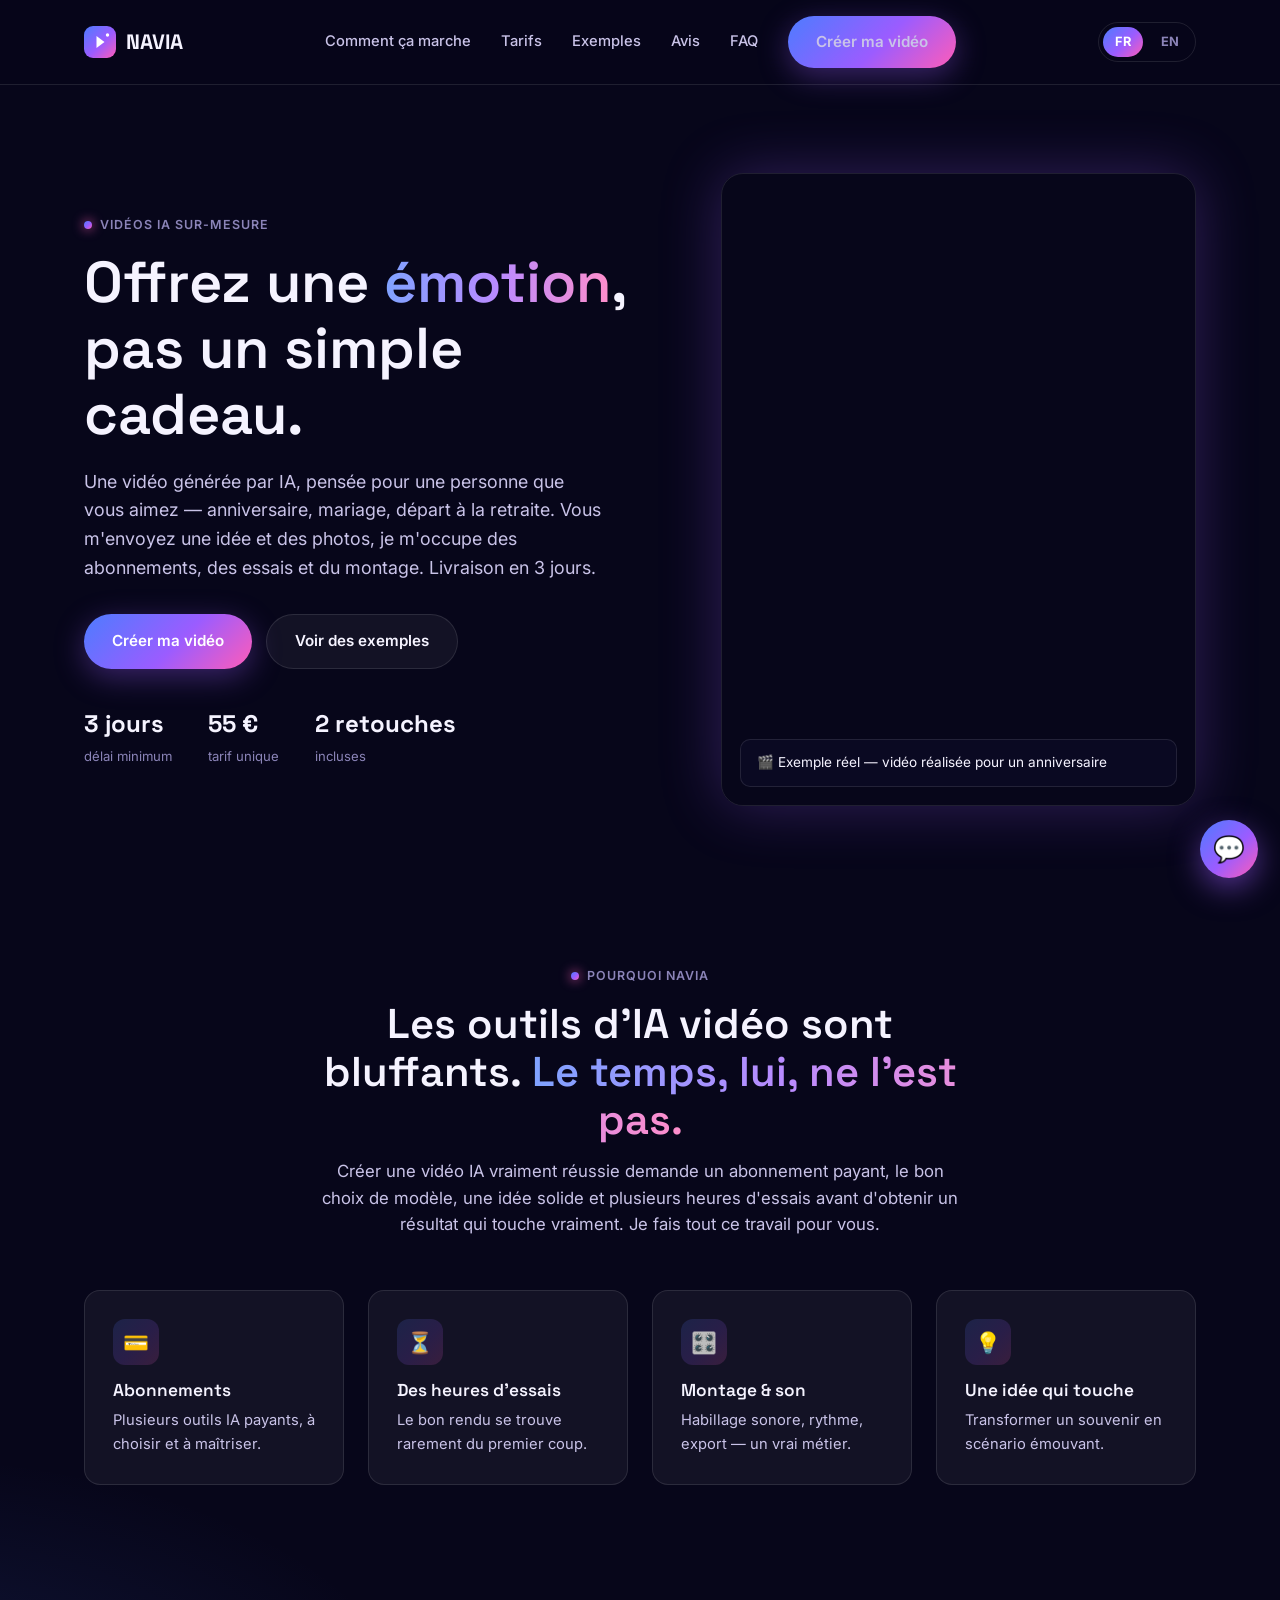
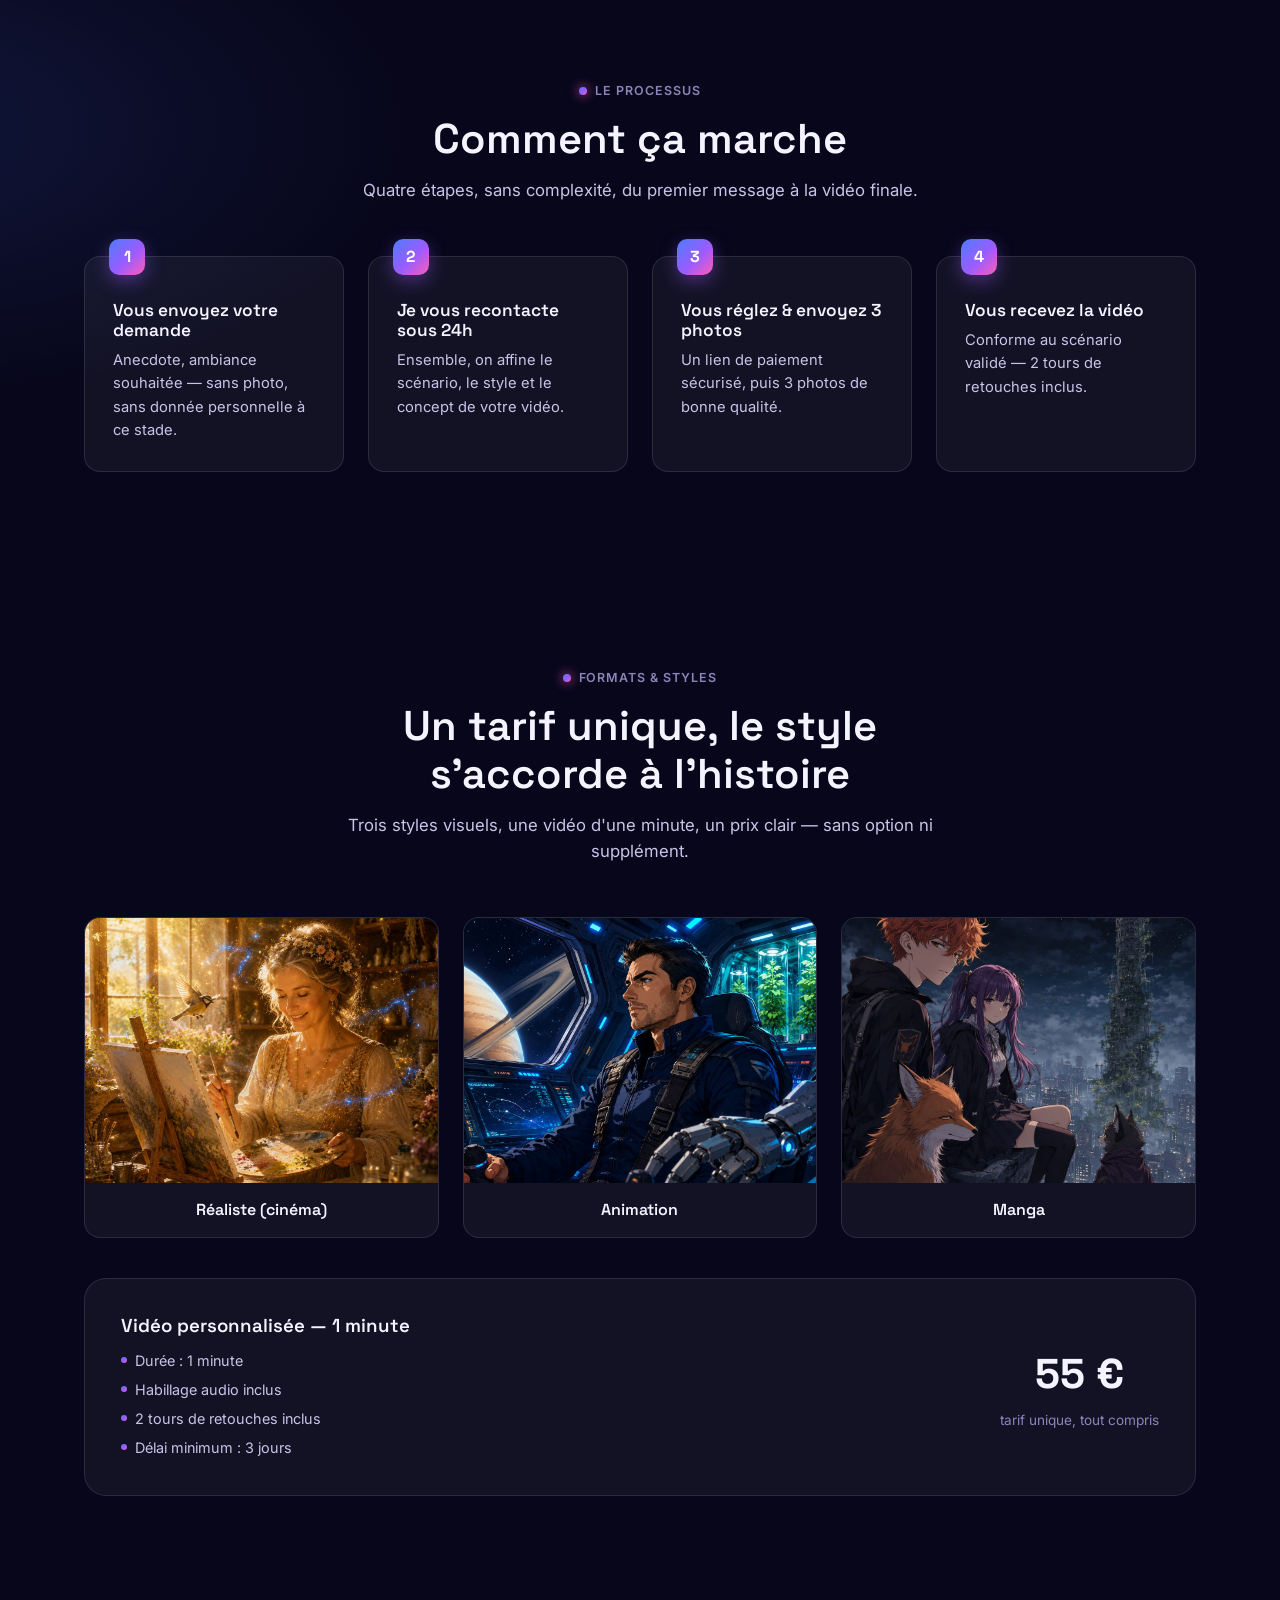
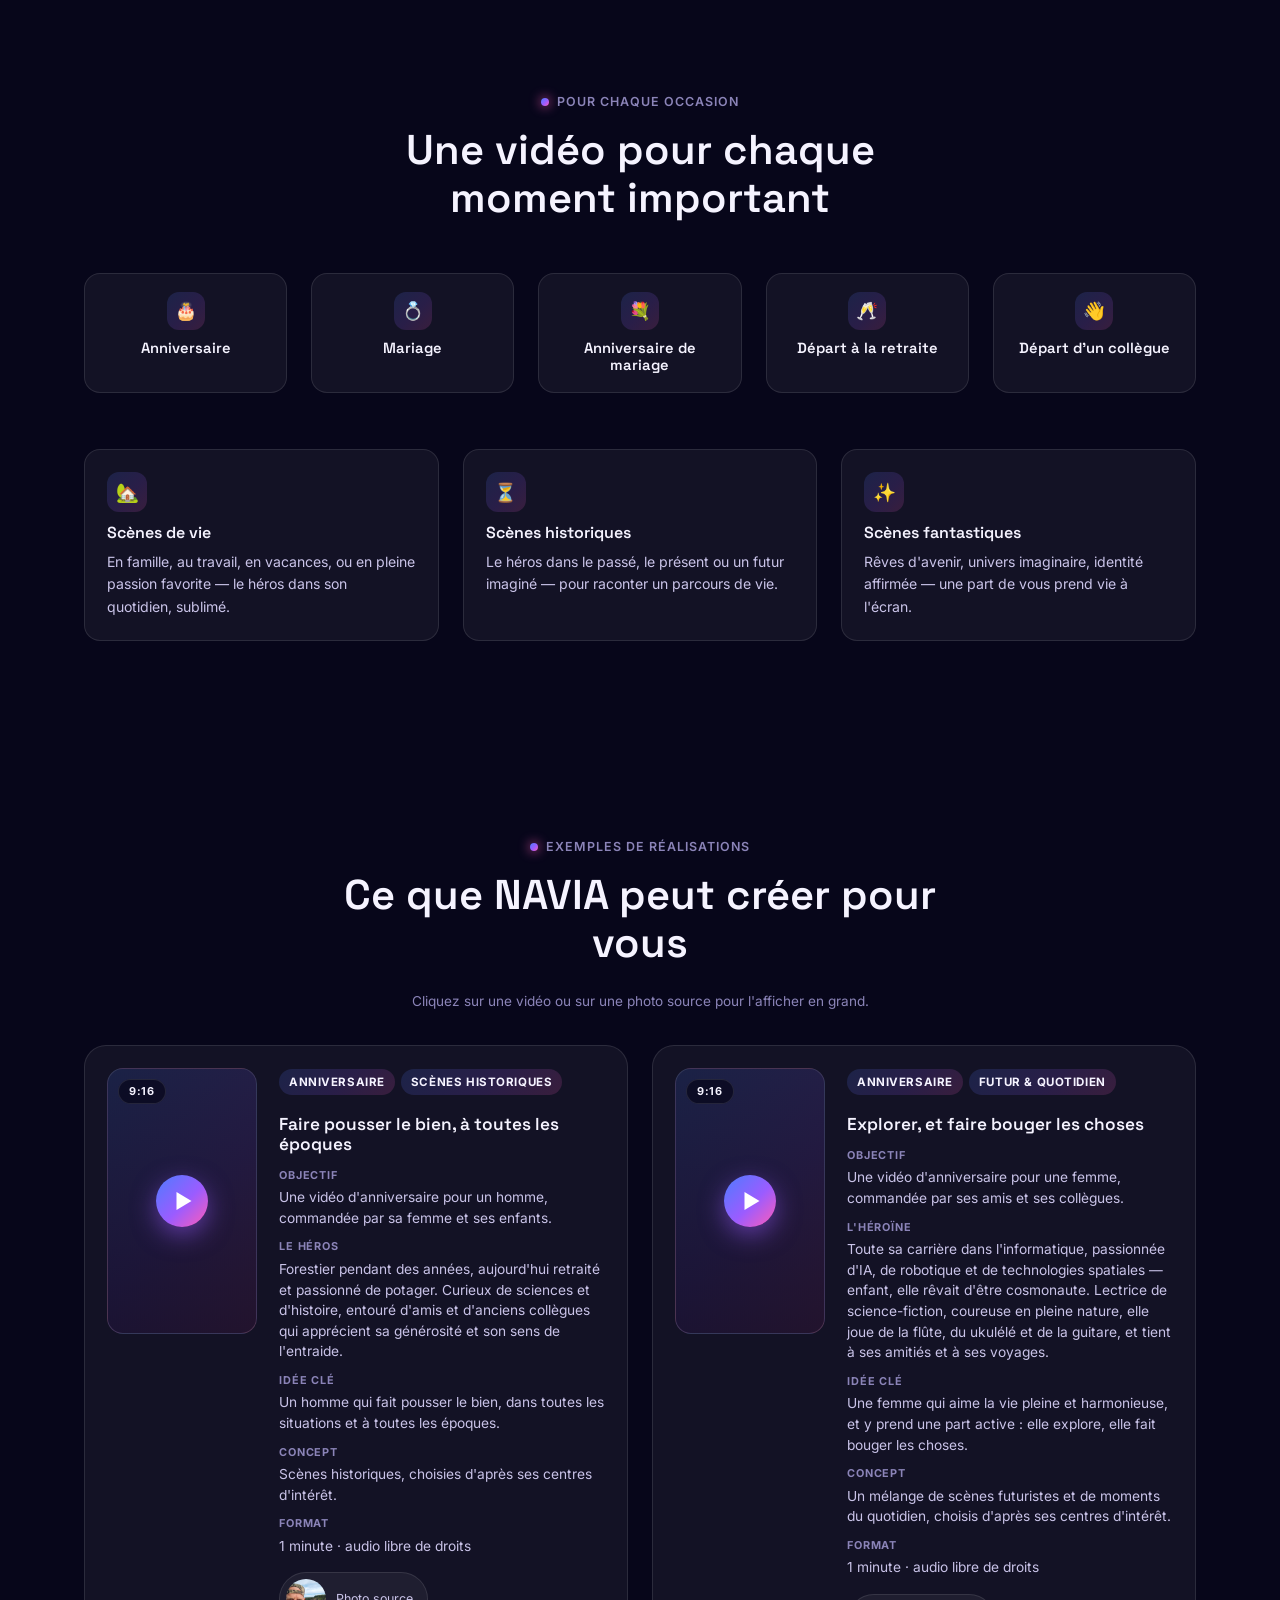
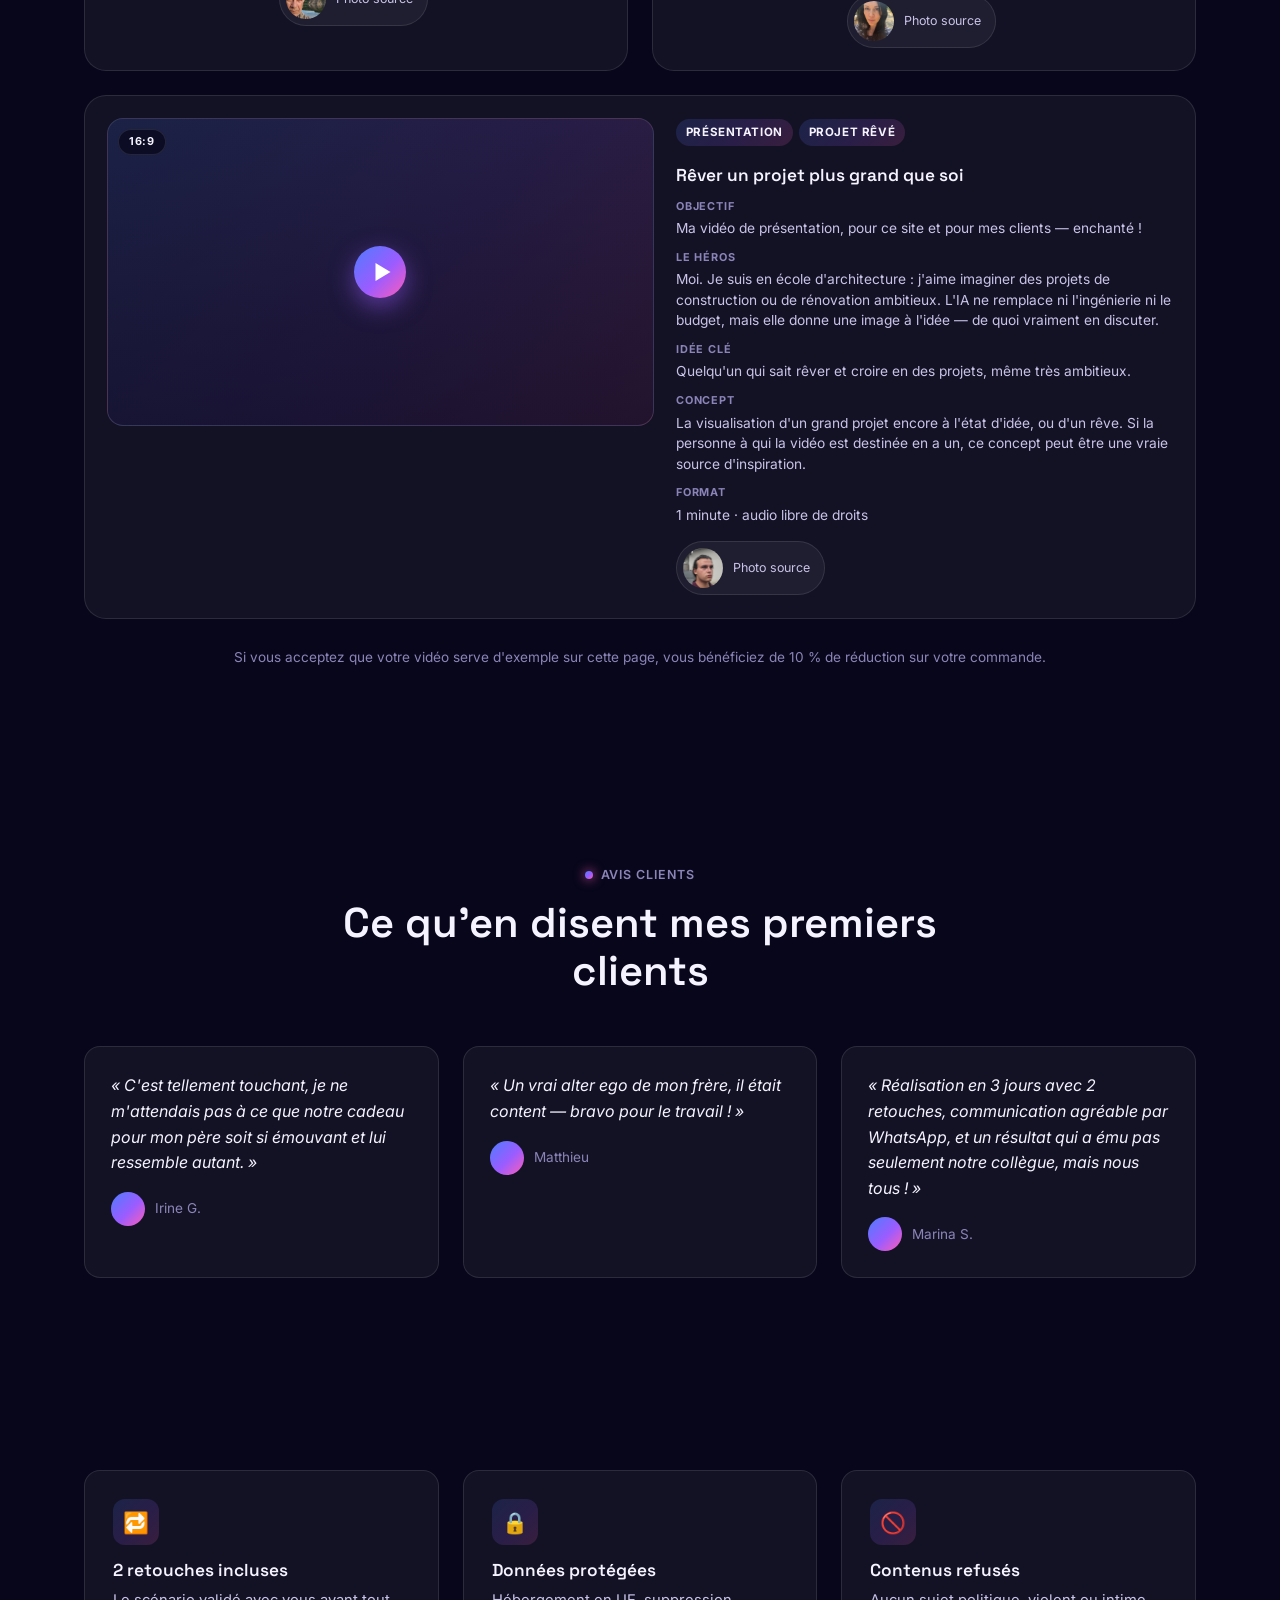
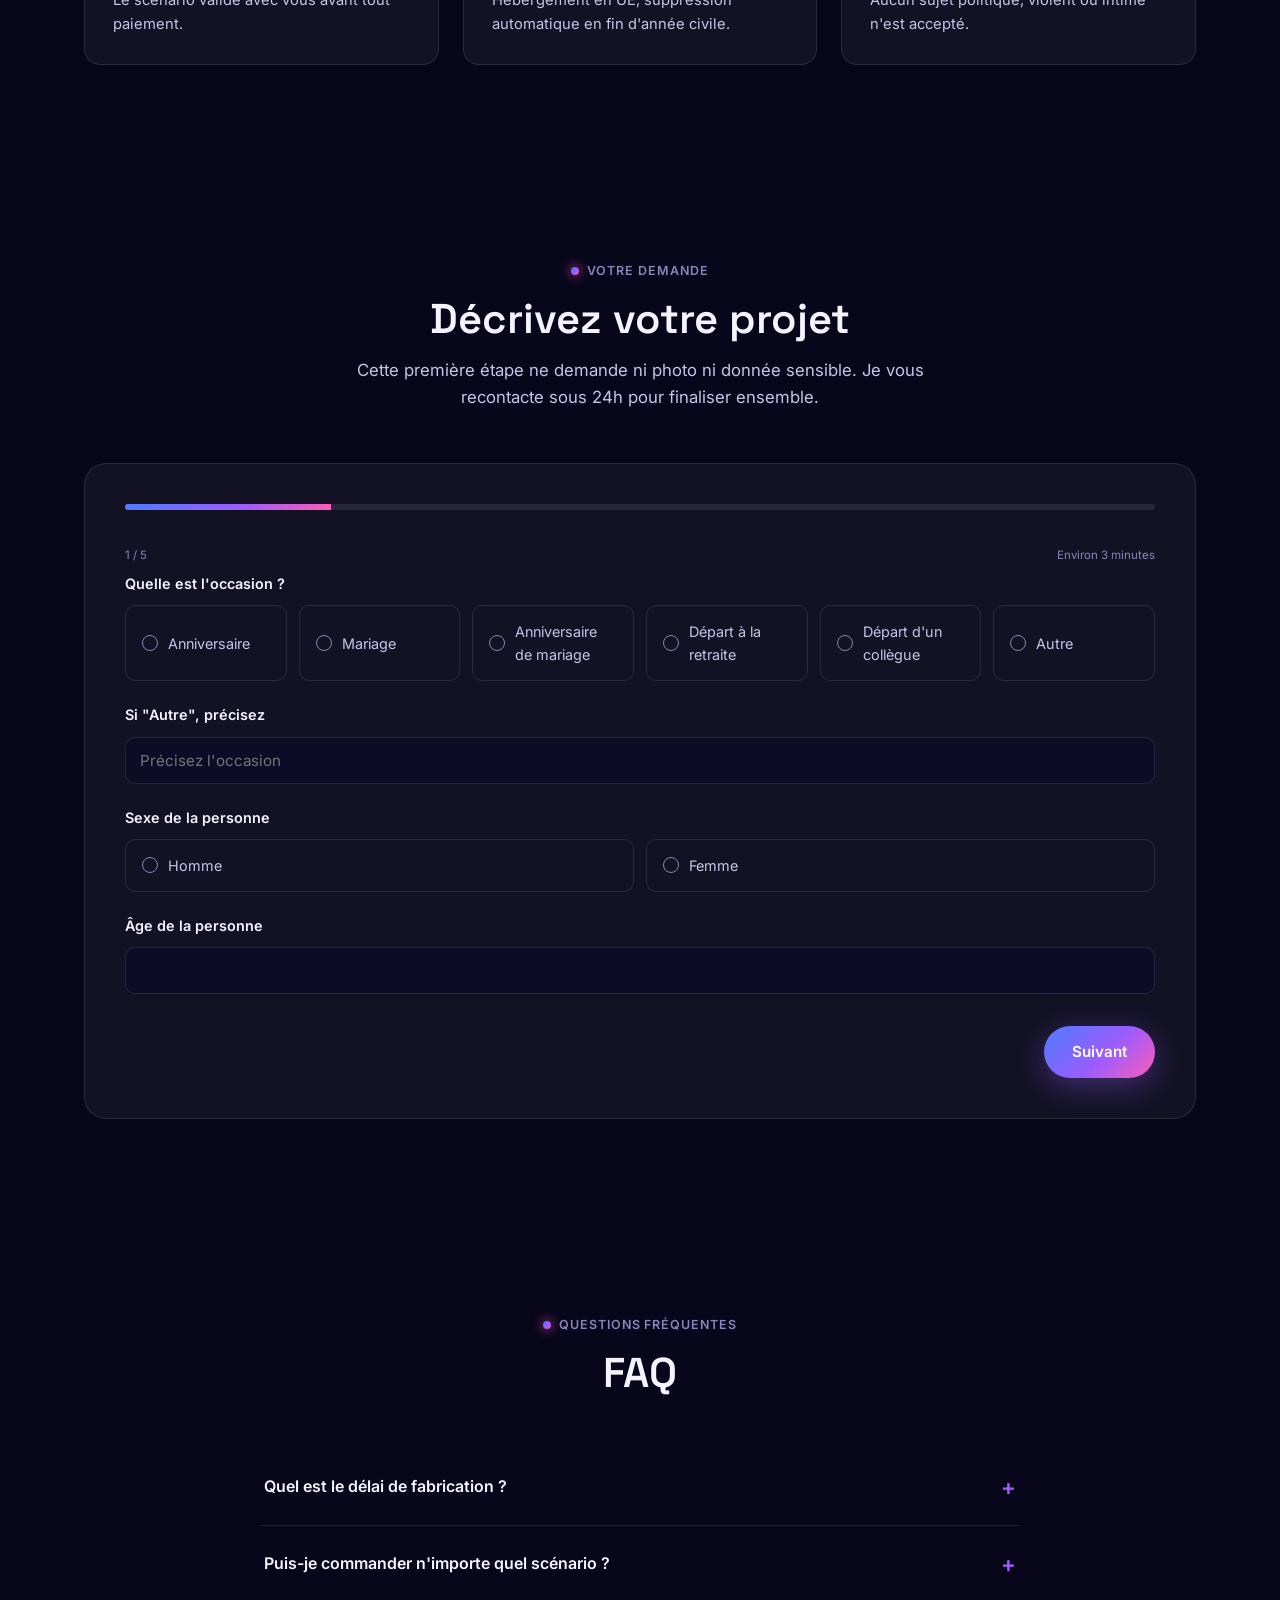
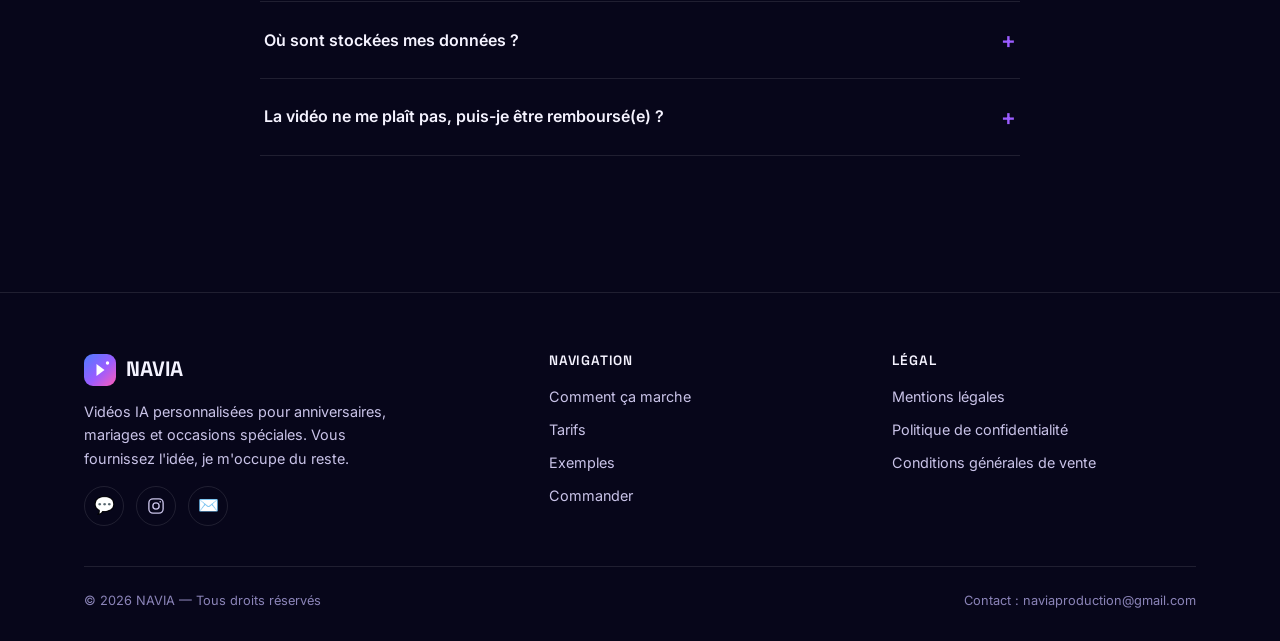
==== index.html @ 215d2828 "Add Instagram link in footer, replace remaining personal email The footer social row still pointed I" ====
<!DOCTYPE html>
<html lang="fr">
<head>
<meta charset="UTF-8">
<meta name="viewport" content="width=device-width, initial-scale=1.0">
<title>NAVIA — Vidéos IA personnalisées pour anniversaires & occasions spéciales</title>
<meta name="description" content="Offrez une vidéo IA sur-mesure pour un anniversaire, un mariage ou un départ à la retraite. Vous envoyez une idée et des photos, NAVIA s'occupe de tout le reste — livraison en 3 jours.">
<link rel="canonical" href="https://navia-production.com/">
<link rel="alternate" hreflang="fr" href="https://navia-production.com/">
<link rel="alternate" hreflang="en" href="https://navia-production.com/en/">
<link rel="alternate" hreflang="x-default" href="https://navia-production.com/">
<meta property="og:type" content="website">
<meta property="og:site_name" content="NAVIA">
<meta property="og:locale" content="fr_FR">
<meta property="og:url" content="https://navia-production.com/">
<meta property="og:title" content="NAVIA — Vidéos IA personnalisées pour anniversaires & occasions spéciales">
<meta property="og:description" content="Vidéo IA sur-mesure pour anniversaire, mariage ou départ à la retraite. Tarif unique 55 €, livraison en 3 jours, 2 retouches incluses.">
<meta property="og:image" content="https://navia-production.com/assets/portfolio/exemple-01-photo.jpg">
<meta name="twitter:card" content="summary_large_image">
<meta name="twitter:title" content="NAVIA — Vidéos IA personnalisées pour anniversaires & occasions spéciales">
<meta name="twitter:description" content="Vidéo IA sur-mesure pour anniversaire, mariage ou départ à la retraite. Tarif unique 55 €, livraison en 3 jours, 2 retouches incluses.">
<meta name="twitter:image" content="https://navia-production.com/assets/portfolio/exemple-01-photo.jpg">
<link rel="icon" href="assets/logo.svg" type="image/svg+xml">
<link rel="stylesheet" href="css/style.css">
<script type="application/ld+json">
{
  "@context": "https://schema.org",
  "@graph": [
    {
      "@type": [
        "ProfessionalService",
        "Organization"
      ],
      "@id": "https://navia-production.com/#organization",
      "name": "NAVIA",
      "url": "https://navia-production.com",
      "description": "NAVIA est un studio français qui réalise sur commande des vidéos personnalisées générées par intelligence artificielle pour les occasions spéciales.",
      "logo": {
        "@type": "ImageObject",
        "url": "https://navia-production.com/assets/logo.svg"
      },
      "image": "https://navia-production.com/assets/portfolio/exemple-01-photo.jpg",
      "email": "naviaproduction@gmail.com",
      "telephone": "+33769017074",
      "priceRange": "55 €",
      "founder": {
        "@type": "Person",
        "name": "Ivan Dubrovko"
      },
      "identifier": [
        {
          "@type": "PropertyValue",
          "name": "SIREN",
          "value": "108736406"
        }
      ],
      "address": {
        "@type": "PostalAddress",
        "addressCountry": "FR"
      },
      "areaServed": [
        {
          "@type": "Country",
          "name": "France"
        }
      ],
      "availableLanguage": [
        {
          "@type": "Language",
          "name": "French"
        },
        {
          "@type": "Language",
          "name": "English"
        }
      ],
      "contactPoint": [
        {
          "@type": "ContactPoint",
          "contactType": "customer support",
          "email": "naviaproduction@gmail.com",
          "telephone": "+33769017074",
          "availableLanguage": [
            "fr",
            "en"
          ]
        }
      ],
      "sameAs": [
        "https://www.instagram.com/naviaproduction/",
        "https://wa.me/33769017074",
        "https://annuaire-entreprises.data.gouv.fr/entreprise/108736406"
      ],
      "makesOffer": {
        "@id": "https://navia-production.com/#service-offer"
      }
    },
    {
      "@type": "WebSite",
      "@id": "https://navia-production.com/#website",
      "url": "https://navia-production.com",
      "name": "NAVIA",
      "publisher": {
        "@id": "https://navia-production.com/#organization"
      },
      "inLanguage": [
        "fr-FR",
        "en-GB"
      ]
    },
    {
      "@type": "WebPage",
      "@id": "https://navia-production.com/#webpage",
      "url": "https://navia-production.com/",
      "name": "NAVIA — Vidéos IA personnalisées pour anniversaires & occasions spéciales",
      "isPartOf": {
        "@id": "https://navia-production.com/#website"
      },
      "about": {
        "@id": "https://navia-production.com/#service"
      },
      "inLanguage": "fr-FR",
      "primaryImageOfPage": {
        "@id": "https://navia-production.com/#video-01"
      }
    },
    {
      "@type": "Service",
      "@id": "https://navia-production.com/#service",
      "name": "Vidéo IA personnalisée sur commande",
      "description": "NAVIA réalise des vidéos IA personnalisées sur commande pour les anniversaires, mariages, anniversaires de mariage et départs à la retraite. Vous envoyez votre idée et trois photos, NAVIA écrit le scénario, génère les images, réalise le montage et l’habillage sonore. Tarif unique de 55 €, livraison en 3 jours minimum, 2 tours de retouches inclus.",
      "serviceType": "Production de vidéo générée par intelligence artificielle",
      "provider": {
        "@id": "https://navia-production.com/#organization"
      },
      "areaServed": {
        "@type": "Country",
        "name": "France"
      },
      "availableChannel": {
        "@type": "ServiceChannel",
        "serviceUrl": "https://navia-production.com/",
        "availableLanguage": [
          "fr",
          "en"
        ]
      },
      "offers": {
        "@type": "Offer",
        "@id": "https://navia-production.com/#service-offer",
        "price": "55",
        "priceCurrency": "EUR",
        "availability": "https://schema.org/InStock",
        "url": "https://navia-production.com/",
        "description": "Vidéo personnalisée d’une minute, tarif unique, 2 retouches incluses",
        "deliveryLeadTime": {
          "@type": "QuantitativeValue",
          "minValue": 3,
          "unitCode": "DAY"
        },
        "seller": {
          "@id": "https://navia-production.com/#organization"
        }
      },
      "review": [
        {
          "@type": "Review",
          "reviewBody": "C'est tellement touchant, je ne m'attendais pas à ce que notre cadeau pour mon père soit si émouvant et lui ressemble autant.",
          "author": {
            "@type": "Person",
            "name": "Irine G."
          },
          "itemReviewed": {
            "@id": "https://navia-production.com/#service"
          }
        },
        {
          "@type": "Review",
          "reviewBody": "Un vrai alter ego de mon frère, il était content — bravo pour le travail !",
          "author": {
            "@type": "Person",
            "name": "Matthieu"
          },
          "itemReviewed": {
            "@id": "https://navia-production.com/#service"
          }
        },
        {
          "@type": "Review",
          "reviewBody": "Réalisation en 3 jours avec 2 retouches, communication agréable par WhatsApp, et un résultat qui a ému pas seulement notre collègue, mais nous tous !",
          "author": {
            "@type": "Person",
            "name": "Marina S."
          },
          "itemReviewed": {
            "@id": "https://navia-production.com/#service"
          }
        }
      ]
    },
    {
      "@type": "HowTo",
      "@id": "https://navia-production.com/#howto",
      "name": "Comment commander une vidéo IA personnalisée chez NAVIA",
      "description": "Les quatre étapes pour faire réaliser une vidéo IA sur mesure par NAVIA, de la demande initiale à la livraison.",
      "totalTime": "P3D",
      "estimatedCost": {
        "@type": "MonetaryAmount",
        "currency": "EUR",
        "value": "55"
      },
      "step": [
        {
          "@type": "HowToStep",
          "position": 1,
          "name": "Vous envoyez votre demande",
          "text": "Anecdote, ambiance souhaitée — sans photo, sans donnée personnelle à ce stade.",
          "url": "https://navia-production.com/#comment-ca-marche"
        },
        {
          "@type": "HowToStep",
          "position": 2,
          "name": "Je vous recontacte sous 24h",
          "text": "Ensemble, on affine le scénario, le style et le concept de votre vidéo.",
          "url": "https://navia-production.com/#comment-ca-marche"
        },
        {
          "@type": "HowToStep",
          "position": 3,
          "name": "Vous réglez & envoyez 3 photos",
          "text": "Un lien de paiement sécurisé, puis 3 photos de bonne qualité.",
          "url": "https://navia-production.com/#comment-ca-marche"
        },
        {
          "@type": "HowToStep",
          "position": 4,
          "name": "Vous recevez la vidéo",
          "text": "Conforme au scénario validé — 2 tours de retouches inclus.",
          "url": "https://navia-production.com/#comment-ca-marche"
        }
      ]
    },
    {
      "@type": "FAQPage",
      "@id": "https://navia-production.com/#faq",
      "inLanguage": "fr-FR",
      "mainEntity": [
        {
          "@type": "Question",
          "name": "Quel est le délai de fabrication ?",
          "acceptedAnswer": {
            "@type": "Answer",
            "text": "Le délai minimum est de 3 jours. Je recommande de commander au moins une semaine à l'avance afin d'avoir le temps nécessaire pour échanger et valider le résultat ensemble."
          }
        },
        {
          "@type": "Question",
          "name": "Puis-je commander n'importe quel scénario ?",
          "acceptedAnswer": {
            "@type": "Answer",
            "text": "Presque. Toutes vos idées et vos concepts sont les bienvenus — et si vous préférez me confier la partie créative, j'imagine volontiers le scénario moi-même à partir des informations de votre questionnaire. Sachez simplement que je ne travaille pas sur les sujets liés à la politique, à l'intimité ou à la violence."
          }
        },
        {
          "@type": "Question",
          "name": "Où sont stockées mes données ?",
          "acceptedAnswer": {
            "@type": "Answer",
            "text": "Votre vidéo, l'historique de votre commande et vos photos sont conservés sur un serveur situé dans l'UE, puis supprimés au début de chaque année civile. En cas de nouvelle commande après cette date, ces informations et photos devront être renvoyées. Voir la politique de confidentialité."
          }
        },
        {
          "@type": "Question",
          "name": "La vidéo ne me plaît pas, puis-je être remboursé(e) ?",
          "acceptedAnswer": {
            "@type": "Answer",
            "text": "L'IA ne garantit pas une ressemblance parfaite avec le physique ou les expressions d'une personne. Pour réduire ce risque au maximum, je travaille en deux temps. Avant de produire la vidéo complète, je vous soumets 2 images et une première scène de 6 secondes maximum, conformes au scénario convenu — avec 2 retouches possibles à cette étape. Si, après ces retouches, le résultat ne correspond toujours pas à vos attentes, la commande est annulée et intégralement remboursée.Si vous validez cette première étape, je réalise la version complète, qui peut ensuite être corrigée deux fois. À partir de là, la somme n'est plus remboursable : chaque projet demande des heures de travail, d'idées et l'abonnement à plusieurs services payants. Vous pouvez également consulter les exemples de réalisations et leurs photos sources avant de commander."
          }
        }
      ]
    },
    {
      "@type": "VideoObject",
      "@id": "https://navia-production.com/#video-01",
      "name": "Faire pousser le bien, à toutes les époques",
      "description": "Objectif : Une vidéo d'anniversaire pour un homme, commandée par sa femme et ses enfants. Le héros : Forestier pendant des années, aujourd'hui retraité et passionné de potager. Curieux de sciences et d'histoire, entouré d'amis et d'anciens collègues qui apprécient sa générosité et son sens de l'entraide. Idée clé : Un homme qui fait pousser le bien, dans toutes les situations et à toutes les époques. Concept : Scènes historiques, choisies d'après ses centres d'intérêt. Format : 1 minute · audio libre de droits",
      "contentUrl": "https://navia-production.com/assets/portfolio/exemple-01.mp4",
      "thumbnailUrl": "https://navia-production.com/assets/portfolio/exemple-01-photo.jpg",
      "uploadDate": "2026-07-25",
      "duration": "PT1M",
      "inLanguage": "fr-FR",
      "isFamilyFriendly": true,
      "creator": {
        "@id": "https://navia-production.com/#organization"
      },
      "publisher": {
        "@id": "https://navia-production.com/#organization"
      }
    },
    {
      "@type": "VideoObject",
      "@id": "https://navia-production.com/#video-02",
      "name": "Rêver un projet plus grand que soi",
      "description": "Objectif : Ma vidéo de présentation, pour ce site et pour mes clients — enchanté ! Le héros : Moi. Je suis en école d'architecture : j'aime imaginer des projets de construction ou de rénovation ambitieux. L'IA ne remplace ni l'ingénierie ni le budget, mais elle donne une image à l'idée — de quoi vraiment en discuter. Idée clé : Quelqu'un qui sait rêver et croire en des projets, même très ambitieux. Concept : La visualisation d'un grand projet encore à l'état d'idée, ou d'un rêve. Si la personne à qui la vidéo est destinée en a un, ce concept peut être une vraie source d'inspiration. Format : 1 minute · audio libre de droits",
      "contentUrl": "https://navia-production.com/assets/portfolio/exemple-02.mp4",
      "thumbnailUrl": "https://navia-production.com/assets/portfolio/exemple-02-photo.jpg",
      "uploadDate": "2026-08-30",
      "duration": "PT50S",
      "inLanguage": "fr-FR",
      "isFamilyFriendly": true,
      "creator": {
        "@id": "https://navia-production.com/#organization"
      },
      "publisher": {
        "@id": "https://navia-production.com/#organization"
      }
    },
    {
      "@type": "VideoObject",
      "@id": "https://navia-production.com/#video-03",
      "name": "Explorer, et faire bouger les choses",
      "description": "Objectif : Une vidéo d'anniversaire pour une femme, commandée par ses amis et ses collègues. L'héroïne : Toute sa carrière dans l'informatique, passionnée d'IA, de robotique et de technologies spatiales — enfant, elle rêvait d'être cosmonaute. Lectrice de science-fiction, coureuse en pleine nature, elle joue de la flûte, du ukulélé et de la guitare, et tient à ses amitiés et à ses voyages. Idée clé : Une femme qui aime la vie pleine et harmonieuse, et y prend une part active : elle explore, elle fait bouger les choses. Concept : Un mélange de scènes futuristes et de moments du quotidien, choisis d'après ses centres d'intérêt. Format : 1 minute · audio libre de droits",
      "contentUrl": "https://navia-production.com/assets/portfolio/exemple-03.mp4",
      "thumbnailUrl": "https://navia-production.com/assets/portfolio/exemple-03-photo.jpg",
      "uploadDate": "2026-09-05",
      "duration": "PT55S",
      "inLanguage": "fr-FR",
      "isFamilyFriendly": true,
      "creator": {
        "@id": "https://navia-production.com/#organization"
      },
      "publisher": {
        "@id": "https://navia-production.com/#organization"
      }
    }
  ]
}
</script>
</head>
<body>

<header>
  <nav class="nav">
    <a href="/" class="logo"><img src="assets/logo.svg" alt="NAVIA"> NAVIA</a>
    <ul class="nav-links">
      <li><a href="#comment-ca-marche">Comment ça marche</a></li>
      <li><a href="#tarifs">Tarifs</a></li>
      <li><a href="#exemples">Exemples</a></li>
      <li><a href="#avis">Avis</a></li>
      <li><a href="#faq">FAQ</a></li>
      <li><a href="#commande" class="btn btn-primary nav-cta">Créer ma vidéo</a></li>
    </ul>
    <div class="nav-right">
      <div class="lang-switch">
        <a href="/" class="active">FR</a>
        <a href="/en/">EN</a>
      </div>
      <button class="nav-toggle" aria-label="Menu">☰</button>
    </div>
  </nav>
</header>

<main>

  <!-- HERO -->
  <section class="hero">
    <div class="container hero-grid">
      <div>
        <div class="eyebrow">Vidéos IA sur-mesure</div>
        <h1>Offrez une <span class="gradient-text">émotion</span>, pas un simple cadeau.</h1>
        <p class="lead">Une vidéo générée par IA, pensée pour une personne que vous aimez — anniversaire, mariage, départ à la retraite. Vous m'envoyez une idée et des photos, je m'occupe des abonnements, des essais et du montage. Livraison en 3 jours.</p>
        <div class="hero-actions">
          <a href="#commande" class="btn btn-primary">Créer ma vidéo</a>
          <a href="#exemples" class="btn btn-ghost">Voir des exemples</a>
        </div>
        <div class="hero-stats">
          <div><strong>3 jours</strong><span>délai minimum</span></div>
          <div><strong>55 €</strong><span>tarif unique</span></div>
          <div><strong>2 retouches</strong><span>incluses</span></div>
        </div>
      </div>
      <div class="hero-media">
        <video src="assets/portfolio/exemple-01.mp4" muted loop autoplay playsinline></video>
        <div class="badge-float">🎬 Exemple réel — vidéo réalisée pour un anniversaire</div>
      </div>
    </div>
  </section>

  <!-- PROBLEM / SOLUTION -->
  <section id="pourquoi">
    <div class="container">
      <div class="section-head">
        <div class="eyebrow" style="justify-content:center">Pourquoi NAVIA</div>
        <h2>Les outils d'IA vidéo sont bluffants. <span class="gradient-text">Le temps, lui, ne l'est pas.</span></h2>
        <p>Créer une vidéo IA vraiment réussie demande un abonnement payant, le bon choix de modèle, une idée solide et plusieurs heures d'essais avant d'obtenir un résultat qui touche vraiment. Je fais tout ce travail pour vous.</p>
      </div>
      <div class="grid grid-4">
        <div class="card"><div class="icon">💳</div><h3>Abonnements</h3><p>Plusieurs outils IA payants, à choisir et à maîtriser.</p></div>
        <div class="card"><div class="icon">⏳</div><h3>Des heures d'essais</h3><p>Le bon rendu se trouve rarement du premier coup.</p></div>
        <div class="card"><div class="icon">🎛️</div><h3>Montage & son</h3><p>Habillage sonore, rythme, export — un vrai métier.</p></div>
        <div class="card"><div class="icon">💡</div><h3>Une idée qui touche</h3><p>Transformer un souvenir en scénario émouvant.</p></div>
      </div>
    </div>
  </section>

  <!-- HOW IT WORKS -->
  <section id="comment-ca-marche">
    <div class="container">
      <div class="section-head">
        <div class="eyebrow" style="justify-content:center">Le processus</div>
        <h2>Comment ça marche</h2>
        <p>Quatre étapes, sans complexité, du premier message à la vidéo finale.</p>
      </div>
      <div class="grid grid-4">
        <div class="card step-card"><div class="num">1</div><h3>Vous envoyez votre demande</h3><p>Anecdote, ambiance souhaitée — sans photo, sans donnée personnelle à ce stade.</p></div>
        <div class="card step-card"><div class="num">2</div><h3>Je vous recontacte sous 24h</h3><p>Ensemble, on affine le scénario, le style et le concept de votre vidéo.</p></div>
        <div class="card step-card"><div class="num">3</div><h3>Vous réglez & envoyez 3 photos</h3><p>Un lien de paiement sécurisé, puis 3 photos de bonne qualité.</p></div>
        <div class="card step-card"><div class="num">4</div><h3>Vous recevez la vidéo</h3><p>Conforme au scénario validé — 2 tours de retouches inclus.</p></div>
      </div>
    </div>
  </section>

  <!-- STYLES + PRICING -->
  <section id="tarifs">
    <div class="container">
      <div class="section-head">
        <div class="eyebrow" style="justify-content:center">Formats & styles</div>
        <h2>Un tarif unique, le style s'accorde à l'histoire</h2>
        <p>Trois styles visuels, une vidéo d'une minute, un prix clair — sans option ni supplément.</p>
      </div>
      <div class="grid grid-3" style="margin-bottom:40px">
        <div class="tile"><div class="tile-media"><img src="assets/styles/realiste.jpg" alt="Exemple de style réaliste (cinéma)" loading="lazy"></div><div class="tile-body"><h3>Réaliste (cinéma)</h3></div></div>
        <div class="tile"><div class="tile-media"><img src="assets/styles/animation.jpg" alt="Exemple de style animation" loading="lazy"></div><div class="tile-body"><h3>Animation</h3></div></div>
        <div class="tile"><div class="tile-media"><img src="assets/styles/manga.jpg" alt="Exemple de style manga" loading="lazy"></div><div class="tile-body"><h3>Manga</h3></div></div>
      </div>
      <div class="calc">
        <div>
          <h3 style="margin-bottom:12px;color:var(--text-0)">Vidéo personnalisée — 1 minute</h3>
          <ul class="calc-points">
            <li>Durée : 1 minute</li>
            <li>Habillage audio inclus</li>
            <li>2 tours de retouches inclus</li>
            <li>Délai minimum : 3 jours</li>
          </ul>
        </div>
        <div class="calc-price">
          <strong>55 €</strong>
          <span>tarif unique, tout compris</span>
        </div>
      </div>
    </div>
  </section>

  <!-- OCCASIONS & CONCEPTS -->
  <section id="occasions">
    <div class="container">
      <div class="section-head">
        <div class="eyebrow" style="justify-content:center">Pour chaque occasion</div>
        <h2>Une vidéo pour chaque moment important</h2>
      </div>
      <div class="grid grid-5" style="margin-bottom:56px">
        <div class="card card-compact" style="text-align:center"><div class="icon" style="margin:0 auto 10px">🎂</div><h3>Anniversaire</h3></div>
        <div class="card card-compact" style="text-align:center"><div class="icon" style="margin:0 auto 10px">💍</div><h3>Mariage</h3></div>
        <div class="card card-compact" style="text-align:center"><div class="icon" style="margin:0 auto 10px">💐</div><h3>Anniversaire de mariage</h3></div>
        <div class="card card-compact" style="text-align:center"><div class="icon" style="margin:0 auto 10px">🥂</div><h3>Départ à la retraite</h3></div>
        <div class="card card-compact" style="text-align:center"><div class="icon" style="margin:0 auto 10px">👋</div><h3>Départ d'un collègue</h3></div>
      </div>
      <div class="grid grid-3">
        <div class="card card-tight">
          <div class="icon">🏡</div>
          <h3>Scènes de vie</h3>
          <p>En famille, au travail, en vacances, ou en pleine passion favorite — le héros dans son quotidien, sublimé.</p>
        </div>
        <div class="card card-tight">
          <div class="icon">⏳</div>
          <h3>Scènes historiques</h3>
          <p>Le héros dans le passé, le présent ou un futur imaginé — pour raconter un parcours de vie.</p>
        </div>
        <div class="card card-tight">
          <div class="icon">✨</div>
          <h3>Scènes fantastiques</h3>
          <p>Rêves d'avenir, univers imaginaire, identité affirmée — une part de vous prend vie à l'écran.</p>
        </div>
      </div>
    </div>
  </section>

  <!-- PORTFOLIO -->
  <section id="exemples">
    <div class="container">
      <div class="section-head">
        <div class="eyebrow" style="justify-content:center">Exemples de réalisations</div>
        <h2>Ce que NAVIA peut créer pour vous</h2>
      </div>

      <p class="section-note">Cliquez sur une vidéo ou sur une photo source pour l'afficher en grand.</p>

      <div class="pf-row">

        <!-- Exemple 1 — vertical 9:16 -->
        <article class="pf-card pf-card-v">
          <button type="button" class="pf-media ratio-v" data-lightbox="video" data-src="assets/portfolio/exemple-01.mp4" aria-label="Lire la vidéo : faire pousser le bien, à toutes les époques">
            <video src="assets/portfolio/exemple-01.mp4#t=0.1" muted playsinline preload="metadata"></video>
            <span class="pf-play" aria-hidden="true"></span>
            <span class="pf-ratio">9:16</span>
          </button>
          <div class="pf-body">
            <div class="pf-tags"><span class="tag">Anniversaire</span><span class="tag">Scènes historiques</span></div>
            <h3>Faire pousser le bien, à toutes les époques</h3>
            <dl class="pf-meta">
              <div><dt>Objectif</dt><dd>Une vidéo d'anniversaire pour un homme, commandée par sa femme et ses enfants.</dd></div>
              <div><dt>Le héros</dt><dd>Forestier pendant des années, aujourd'hui retraité et passionné de potager. Curieux de sciences et d'histoire, entouré d'amis et d'anciens collègues qui apprécient sa générosité et son sens de l'entraide.</dd></div>
              <div><dt>Idée clé</dt><dd>Un homme qui fait pousser le bien, dans toutes les situations et à toutes les époques.</dd></div>
              <div><dt>Concept</dt><dd>Scènes historiques, choisies d'après ses centres d'intérêt.</dd></div>
              <div><dt>Format</dt><dd>1 minute · audio libre de droits</dd></div>
            </dl>
            <button type="button" class="pf-source" data-lightbox="image" data-src="assets/portfolio/exemple-01-photo.jpg" aria-label="Voir la photo source de l'exemple 1">
              <img src="assets/portfolio/exemple-01-photo.jpg" alt="Photo source utilisée pour l'exemple 1" loading="lazy">
              <span>Photo source</span>
            </button>
          </div>
        </article>

        <!-- Exemple 3 — vertical 9:16 -->
        <article class="pf-card pf-card-v">
          <button type="button" class="pf-media ratio-v" data-lightbox="video" data-src="assets/portfolio/exemple-03.mp4" aria-label="Lire la vidéo : explorer, et faire bouger les choses">
            <video src="assets/portfolio/exemple-03.mp4#t=0.1" muted playsinline preload="metadata"></video>
            <span class="pf-play" aria-hidden="true"></span>
            <span class="pf-ratio">9:16</span>
          </button>
          <div class="pf-body">
            <div class="pf-tags"><span class="tag">Anniversaire</span><span class="tag">Futur &amp; quotidien</span></div>
            <h3>Explorer, et faire bouger les choses</h3>
            <dl class="pf-meta">
              <div><dt>Objectif</dt><dd>Une vidéo d'anniversaire pour une femme, commandée par ses amis et ses collègues.</dd></div>
              <div><dt>L'héroïne</dt><dd>Toute sa carrière dans l'informatique, passionnée d'IA, de robotique et de technologies spatiales — enfant, elle rêvait d'être cosmonaute. Lectrice de science-fiction, coureuse en pleine nature, elle joue de la flûte, du ukulélé et de la guitare, et tient à ses amitiés et à ses voyages.</dd></div>
              <div><dt>Idée clé</dt><dd>Une femme qui aime la vie pleine et harmonieuse, et y prend une part active : elle explore, elle fait bouger les choses.</dd></div>
              <div><dt>Concept</dt><dd>Un mélange de scènes futuristes et de moments du quotidien, choisis d'après ses centres d'intérêt.</dd></div>
              <div><dt>Format</dt><dd>1 minute · audio libre de droits</dd></div>
            </dl>
            <button type="button" class="pf-source" data-lightbox="image" data-src="assets/portfolio/exemple-03-photo.jpg" aria-label="Voir la photo source de l'exemple 3">
              <img src="assets/portfolio/exemple-03-photo.jpg" alt="Photo source utilisée pour l'exemple 3" loading="lazy">
              <span>Photo source</span>
            </button>
          </div>
        </article>

      </div>

      <!-- Exemple 2 — horizontal 16:9 -->
      <article class="pf-card pf-card-h">
        <button type="button" class="pf-media ratio-h" data-lightbox="video" data-src="assets/portfolio/exemple-02.mp4" aria-label="Lire la vidéo : rêver un projet plus grand que soi">
          <video src="assets/portfolio/exemple-02.mp4#t=0.1" muted playsinline preload="metadata"></video>
          <span class="pf-play" aria-hidden="true"></span>
          <span class="pf-ratio">16:9</span>
        </button>
        <div class="pf-body">
          <div class="pf-tags"><span class="tag">Présentation</span><span class="tag">Projet rêvé</span></div>
          <h3>Rêver un projet plus grand que soi</h3>
          <dl class="pf-meta">
            <div><dt>Objectif</dt><dd>Ma vidéo de présentation, pour ce site et pour mes clients — enchanté !</dd></div>
            <div><dt>Le héros</dt><dd>Moi. Je suis en école d'architecture : j'aime imaginer des projets de construction ou de rénovation ambitieux. L'IA ne remplace ni l'ingénierie ni le budget, mais elle donne une image à l'idée — de quoi vraiment en discuter.</dd></div>
            <div><dt>Idée clé</dt><dd>Quelqu'un qui sait rêver et croire en des projets, même très ambitieux.</dd></div>
            <div><dt>Concept</dt><dd>La visualisation d'un grand projet encore à l'état d'idée, ou d'un rêve. Si la personne à qui la vidéo est destinée en a un, ce concept peut être une vraie source d'inspiration.</dd></div>
            <div><dt>Format</dt><dd>1 minute · audio libre de droits</dd></div>
          </dl>
          <button type="button" class="pf-source" data-lightbox="image" data-src="assets/portfolio/exemple-02-photo.jpg" aria-label="Voir la photo source de l'exemple 2">
            <img src="assets/portfolio/exemple-02-photo.jpg" alt="Photo source utilisée pour l'exemple 2" loading="lazy">
            <span>Photo source</span>
          </button>
        </div>
      </article>

      <p class="section-note section-note-end">Si vous acceptez que votre vidéo serve d'exemple sur cette page, vous bénéficiez de 10 % de réduction sur votre commande.</p>
    </div>
  </section>

  <!-- TESTIMONIALS -->
  <section id="avis">
    <div class="container">
      <div class="section-head">
        <div class="eyebrow" style="justify-content:center">Avis clients</div>
        <h2>Ce qu'en disent mes premiers clients</h2>
      </div>
      <div class="grid grid-3">
        <div class="testimonial">
          <p>« C'est tellement touchant, je ne m'attendais pas à ce que notre cadeau pour mon père soit si émouvant et lui ressemble autant. »</p>
          <div class="who"><span class="dot"></span> Irine G.</div>
        </div>
        <div class="testimonial">
          <p>« Un vrai alter ego de mon frère, il était content — bravo pour le travail ! »</p>
          <div class="who"><span class="dot"></span> Matthieu</div>
        </div>
        <div class="testimonial">
          <p>« Réalisation en 3 jours avec 2 retouches, communication agréable par WhatsApp, et un résultat qui a ému pas seulement notre collègue, mais nous tous ! »</p>
          <div class="who"><span class="dot"></span> Marina S.</div>
        </div>
      </div>
    </div>
  </section>

  <!-- GUARANTEES -->
  <section>
    <div class="container">
      <div class="grid grid-3">
        <div class="card"><div class="icon">🔁</div><h3>2 retouches incluses</h3><p>Le scénario validé avec vous avant tout paiement.</p></div>
        <div class="card"><div class="icon">🔒</div><h3>Données protégées</h3><p>Hébergement en UE, suppression automatique en fin d'année civile.</p></div>
        <div class="card"><div class="icon">🚫</div><h3>Contenus refusés</h3><p>Aucun sujet politique, violent ou intime n'est accepté.</p></div>
      </div>
    </div>
  </section>

  <!-- ORDER FORM -->
  <section id="commande">
    <div class="container">
      <div class="section-head">
        <div class="eyebrow" style="justify-content:center">Votre demande</div>
        <h2>Décrivez votre projet</h2>
        <p>Cette première étape ne demande ni photo ni donnée sensible. Je vous recontacte sous 24h pour finaliser ensemble.</p>
      </div>

      <div class="form-shell">
        <div class="progress-track"><div class="progress-fill"></div></div>
        <div class="progress-labels"><span data-progress-label>1 / 5</span><span>Environ 3 minutes</span></div>

        <form id="order-form" name="commande" method="POST" data-netlify="true" netlify-honeypot="bot-field" data-submit-label="Envoyer ma demande" data-sending="Envoi en cours…" data-error-msg="Une erreur est survenue. Écrivez-nous directement sur WhatsApp ou par email.">
          <input type="hidden" name="form-name" value="commande">
          <p class="honeypot"><label>Ne remplissez pas ce champ : <input name="bot-field"></label></p>

          <!-- STEP 1 -->
          <div class="step active">
            <div class="field">
              <label class="field-label">Quelle est l'occasion ?</label>
              <div class="choice-grid">
                <label class="choice"><input type="radio" name="occasion" value="Anniversaire" required><span class="box"></span> Anniversaire</label>
                <label class="choice"><input type="radio" name="occasion" value="Mariage"><span class="box"></span> Mariage</label>
                <label class="choice"><input type="radio" name="occasion" value="Anniversaire de mariage"><span class="box"></span> Anniversaire de mariage</label>
                <label class="choice"><input type="radio" name="occasion" value="Départ à la retraite"><span class="box"></span> Départ à la retraite</label>
                <label class="choice"><input type="radio" name="occasion" value="Départ d'un collègue"><span class="box"></span> Départ d'un collègue</label>
                <label class="choice"><input type="radio" name="occasion" value="Autre"><span class="box"></span> Autre</label>
              </div>
            </div>
            <div class="field">
              <label class="field-label" for="occasion-autre">Si "Autre", précisez</label>
              <input type="text" id="occasion-autre" name="occasion_autre" placeholder="Précisez l'occasion">
            </div>
            <div class="field">
              <label class="field-label">Sexe de la personne</label>
              <div class="choice-grid">
                <label class="choice"><input type="radio" name="sexe" value="Homme" required><span class="box"></span> Homme</label>
                <label class="choice"><input type="radio" name="sexe" value="Femme"><span class="box"></span> Femme</label>
              </div>
            </div>
            <div class="field">
              <label class="field-label" for="age">Âge de la personne</label>
              <input type="number" id="age" name="age" min="0" max="120" required>
            </div>
          </div>
          <div class="form-nav"><span></span><button type="button" class="btn btn-primary" data-next>Suivant</button></div>

          <!-- STEP 2 -->
          <div class="step">
            <div class="field">
              <label class="field-label" for="passions">Ses passions / centres d'intérêt</label>
              <textarea id="passions" name="passions" placeholder="Jardinage, pêche, musique, voyages…"></textarea>
            </div>
            <div class="field">
              <label class="field-label" for="infos">Ce qui est important à savoir sur cette personne</label>
              <textarea id="infos" name="infos_importantes" placeholder="Son caractère, un souvenir marquant, une anecdote…"></textarea>
            </div>
            <div class="field">
              <label class="field-label" for="souhait">Ce que vous aimeriez lui souhaiter</label>
              <textarea id="souhait" name="souhait" placeholder="Le message que la vidéo doit faire passer"></textarea>
            </div>
          </div>
          <div class="form-nav"><button type="button" class="btn btn-ghost" data-prev>Précédent</button><button type="button" class="btn btn-primary" data-next>Suivant</button></div>

          <!-- STEP 3 -->
          <div class="step">
            <div class="price-note">
              <strong>Vidéo d'une minute — 55 €</strong>
              <span>Tarif unique : habillage audio et 2 tours de retouches inclus. Délai minimum : 3 jours.</span>
            </div>
            <div class="field">
              <label class="field-label">Style visuel</label>
              <div class="choice-grid">
                <label class="choice"><input type="radio" name="style" value="Réaliste (film)" required><span class="box"></span> Réaliste (film)</label>
                <label class="choice"><input type="radio" name="style" value="Animation"><span class="box"></span> Animation</label>
                <label class="choice"><input type="radio" name="style" value="Manga"><span class="box"></span> Manga</label>
              </div>
            </div>
          </div>
          <div class="form-nav"><button type="button" class="btn btn-ghost" data-prev>Précédent</button><button type="button" class="btn btn-primary" data-next>Suivant</button></div>

          <!-- STEP 4 -->
          <div class="step">
            <div class="field">
              <label class="field-label">Quelles émotions la vidéo doit-elle susciter ? (plusieurs choix possibles)</label>
              <div class="choice-grid">
                <label class="choice"><input type="checkbox" name="emotions" value="Fierté"><span class="box"></span> Fierté</label>
                <label class="choice"><input type="checkbox" name="emotions" value="Humour"><span class="box"></span> Humour</label>
                <label class="choice"><input type="checkbox" name="emotions" value="Émotion / tendresse"><span class="box"></span> Émotion / tendresse</label>
              </div>
              <input type="text" name="emotions_autre" placeholder="Autre émotion (facultatif)" style="margin-top:12px">
            </div>
            <div class="field">
              <label class="field-label">Concept de la vidéo (un seul choix)</label>
              <div class="choice-grid choice-grid-wide">
                <label class="choice"><input type="radio" name="concept" value="Scènes de la vie réelle" required><span class="box"></span> <span>Scènes de la vie réelle<em>Hobbies, voyages, travail, projets, vie de famille…</em></span></label>
                <label class="choice"><input type="radio" name="concept" value="Scènes historiques / fantastiques"><span class="box"></span> <span>Scènes historiques / fantastiques<em>Scènes du passé, mondes imaginaires ou futur rêvé.</em></span></label>
                <label class="choice"><input type="radio" name="concept" value="Autre concept"><span class="box"></span> <span>Autre concept<em>Votre propre idée — décrivez-la ci-dessous.</em></span></label>
              </div>
            </div>
            <div class="field">
              <label class="field-label" for="concept-souhaits">Vos souhaits concernant le concept de la vidéo</label>
              <textarea id="concept-souhaits" name="concept_souhaits" placeholder="Lieux, époques, situations, détails à faire apparaître…"></textarea>
              <p class="hint">Ce champ reste disponible quel que soit le concept choisi.</p>
            </div>
          </div>
          <div class="form-nav"><button type="button" class="btn btn-ghost" data-prev>Précédent</button><button type="button" class="btn btn-primary" data-next>Suivant</button></div>

          <!-- STEP 5 -->
          <div class="step">
            <div class="field">
              <label class="field-label" for="nom">Votre nom</label>
              <input type="text" id="nom" name="nom" required>
            </div>
            <div class="field">
              <label class="field-label" for="email">Votre email</label>
              <input type="email" id="email" name="email" required>
            </div>
            <div class="field">
              <label class="field-label" for="telephone">Téléphone / WhatsApp</label>
              <input type="tel" id="telephone" name="telephone" placeholder="+33 6 12 34 56 78" required>
            </div>
            <div class="field">
              <label class="choice" style="display:flex">
                <input type="checkbox" name="consentement" value="oui" required><span class="box"></span>
                J'accepte la <a href="/confidentialite.html" target="_blank" style="color:var(--violet);text-decoration:underline">politique de confidentialité</a>
              </label>
            </div>
          </div>
          <div class="form-nav"><button type="button" class="btn btn-ghost" data-prev>Précédent</button><button type="submit" class="btn btn-primary" data-submit>Envoyer ma demande</button></div>
        </form>

        <div class="form-success">
          <div class="icon-big">✨</div>
          <h3 style="margin-bottom:10px">Demande envoyée !</h3>
          <p style="color:var(--text-1)">Merci ! Je vous recontacte sous 24h par email ou WhatsApp pour finaliser votre projet.</p>
        </div>
      </div>
    </div>
  </section>

  <!-- FAQ -->
  <section id="faq">
    <div class="container">
      <div class="section-head">
        <div class="eyebrow" style="justify-content:center">Questions fréquentes</div>
        <h2>FAQ</h2>
      </div>
      <div style="max-width:760px;margin:0 auto">
        <div class="faq-item">
          <button class="faq-q">Quel est le délai de fabrication ?<span class="plus">+</span></button>
          <div class="faq-a"><p>Le délai minimum est de 3 jours. Je recommande de commander au moins une semaine à l'avance afin d'avoir le temps nécessaire pour échanger et valider le résultat ensemble.</p></div>
        </div>
        <div class="faq-item">
          <button class="faq-q">Puis-je commander n'importe quel scénario ?<span class="plus">+</span></button>
          <div class="faq-a"><p>Presque. Toutes vos idées et vos concepts sont les bienvenus — et si vous préférez me confier la partie créative, j'imagine volontiers le scénario moi-même à partir des informations de votre questionnaire. Sachez simplement que je ne travaille pas sur les sujets liés à la politique, à l'intimité ou à la violence.</p></div>
        </div>
        <div class="faq-item">
          <button class="faq-q">Où sont stockées mes données ?<span class="plus">+</span></button>
          <div class="faq-a"><p>Votre vidéo, l'historique de votre commande et vos photos sont conservés sur un serveur situé dans l'UE, puis supprimés au début de chaque année civile. En cas de nouvelle commande après cette date, ces informations et photos devront être renvoyées. Voir la <a href="/confidentialite.html">politique de confidentialité</a>.</p></div>
        </div>
        <div class="faq-item">
          <button class="faq-q">La vidéo ne me plaît pas, puis-je être remboursé(e) ?<span class="plus">+</span></button>
          <div class="faq-a"><p>L'IA ne garantit pas une ressemblance parfaite avec le physique ou les expressions d'une personne. Pour réduire ce risque au maximum, je travaille en deux temps. Avant de produire la vidéo complète, je vous soumets 2 images et une première scène de 6 secondes maximum, conformes au scénario convenu — avec 2 retouches possibles à cette étape. Si, après ces retouches, le résultat ne correspond toujours pas à vos attentes, la commande est annulée et intégralement remboursée.</p><p>Si vous validez cette première étape, je réalise la version complète, qui peut ensuite être corrigée deux fois. À partir de là, la somme n'est plus remboursable : chaque projet demande des heures de travail, d'idées et l'abonnement à plusieurs services payants. Vous pouvez également consulter les exemples de réalisations et leurs photos sources avant de commander.</p></div>
        </div>
      </div>
    </div>
  </section>

</main>

<footer>
  <div class="container">
    <div class="footer-grid">
      <div>
        <a href="/" class="logo"><img src="assets/logo.svg" alt="NAVIA"> NAVIA</a>
        <p style="margin-top:14px;font-size:.9rem;max-width:320px">Vidéos IA personnalisées pour anniversaires, mariages et occasions spéciales. Vous fournissez l'idée, je m'occupe du reste.</p>
        <div class="social-row">
          <a href="https://wa.me/33769017074" target="_blank" rel="noopener" aria-label="WhatsApp">💬</a>
          <a href="https://www.instagram.com/naviaproduction/" target="_blank" rel="noopener" aria-label="Instagram"><svg viewBox="0 0 24 24" fill="none" stroke="currentColor" stroke-width="1.8" stroke-linecap="round" stroke-linejoin="round" aria-hidden="true"><rect x="2.5" y="2.5" width="19" height="19" rx="5.5"/><circle cx="12" cy="12" r="4.2"/><circle cx="17.6" cy="6.4" r="1.1" fill="currentColor" stroke="none"/></svg></a>
          <a href="mailto:naviaproduction@gmail.com" aria-label="Email">✉️</a>
        </div>
      </div>
      <div>
        <h4>Navigation</h4>
        <ul>
          <li><a href="#comment-ca-marche">Comment ça marche</a></li>
          <li><a href="#tarifs">Tarifs</a></li>
          <li><a href="#exemples">Exemples</a></li>
          <li><a href="#commande">Commander</a></li>
        </ul>
      </div>
      <div>
        <h4>Légal</h4>
        <ul>
          <li><a href="/mentions-legales.html">Mentions légales</a></li>
          <li><a href="/confidentialite.html">Politique de confidentialité</a></li>
          <li><a href="/cgv.html">Conditions générales de vente</a></li>
        </ul>
      </div>
    </div>
    <div class="footer-bottom">
      <span>© 2026 NAVIA — Tous droits réservés</span>
      <span>Contact : naviaproduction@gmail.com</span>
    </div>
  </div>
</footer>

<a href="https://wa.me/33769017074" class="wa-float" target="_blank" rel="noopener" aria-label="Écrire sur WhatsApp">💬</a>

<div class="lightbox" id="lightbox" role="dialog" aria-modal="true" aria-label="Aperçu">
  <button type="button" class="lightbox-close" aria-label="Fermer">&times;</button>
  <div class="lightbox-inner"></div>
</div>

<script src="js/main.js"></script>
</body>
</html>
---- css/style.css ----
/* ============================================================
   NAVIA — design system
   ============================================================ */

@import url('https://fonts.googleapis.com/css2?family=Space+Grotesk:wght@500;600;700&family=Inter:wght@400;500;600;700&display=swap');

:root{
  --bg-0:#07061a;
  --bg-1:#0d0b26;
  --bg-2:#151234;
  --surface:rgba(255,255,255,.05);
  --surface-strong:rgba(255,255,255,.09);
  --border:rgba(255,255,255,.1);
  --text-0:#f5f3ff;
  --text-1:#c9c3e8;
  --text-2:#8b84b8;

  --blue:#4d7cff;
  --violet:#9b5cff;
  --pink:#ff5cb8;

  --gradient-1:linear-gradient(135deg,var(--blue) 0%,var(--violet) 55%,var(--pink) 100%);
  --gradient-soft:linear-gradient(135deg,rgba(77,124,255,.16) 0%,rgba(155,92,255,.16) 55%,rgba(255,92,184,.16) 100%);
  --gradient-text:linear-gradient(90deg,#7fa2ff,#b98bff,#ff8ecb);

  --glow-violet:0 0 60px rgba(155,92,255,.28);
  --glow-pink:0 0 50px rgba(255,92,184,.22);

  --radius-lg:22px;
  --radius:16px;
  --radius-sm:10px;

  --font-head:'Space Grotesk',sans-serif;
  --font-body:'Inter',sans-serif;

  --container:1160px;
}

*,*::before,*::after{box-sizing:border-box;margin:0;padding:0}
html{scroll-behavior:smooth}
body{
  background:
    radial-gradient(1200px 600px at 85% -10%, rgba(255,92,184,.12), transparent 60%),
    radial-gradient(1000px 500px at -10% 20%, rgba(77,124,255,.14), transparent 55%),
    var(--bg-0);
  color:var(--text-1);
  font-family:var(--font-body);
  line-height:1.6;
  overflow-x:hidden;
  min-height:100vh;
}
img,video{max-width:100%;display:block}
a{color:inherit;text-decoration:none}
ul{list-style:none}
button{font:inherit;cursor:pointer;border:none;background:none;color:inherit}
h1,h2,h3,h4{font-family:var(--font-head);color:var(--text-0);line-height:1.15;font-weight:600}
.container{max-width:var(--container);margin:0 auto;padding:0 24px}
section{padding:96px 0}
@media(max-width:768px){section{padding:64px 0}}

.eyebrow{
  display:inline-flex;align-items:center;gap:8px;
  font-size:.78rem;letter-spacing:.08em;text-transform:uppercase;
  color:var(--text-2);font-weight:600;margin-bottom:14px;
}
.eyebrow::before{content:"";width:8px;height:8px;border-radius:50%;background:var(--gradient-1);box-shadow:0 0 12px var(--pink)}

.gradient-text{
  background:var(--gradient-text);
  -webkit-background-clip:text;background-clip:text;color:transparent;
}

.section-head{max-width:640px;margin:0 auto 52px;text-align:center}
.section-head h2{font-size:clamp(1.8rem,3.4vw,2.6rem);margin-bottom:14px}
.section-head p{color:var(--text-1);font-size:1.05rem}

/* ---------- buttons ---------- */
.btn{
  display:inline-flex;align-items:center;justify-content:center;gap:8px;
  padding:14px 28px;border-radius:999px;font-weight:600;font-size:.95rem;
  transition:transform .2s ease, box-shadow .2s ease, opacity .2s ease;
  white-space:nowrap;
}
.btn-primary{
  background:var(--gradient-1);color:#fff;
  box-shadow:0 8px 30px rgba(155,92,255,.35);
}
.btn-primary:hover{transform:translateY(-2px);box-shadow:0 12px 36px rgba(255,92,184,.4)}
.btn-ghost{
  background:var(--surface);border:1px solid var(--border);color:var(--text-0);
}
.btn-ghost:hover{background:var(--surface-strong);border-color:rgba(255,255,255,.2)}
.btn-block{width:100%}
.btn[disabled]{opacity:.4;cursor:not-allowed;transform:none}

/* ---------- header ---------- */
header{
  position:sticky;top:0;z-index:100;
  background:rgba(7,6,26,.72);
  backdrop-filter:blur(14px);
  border-bottom:1px solid var(--border);
}
.nav{display:flex;align-items:center;justify-content:space-between;padding:16px 24px;max-width:var(--container);margin:0 auto}
.logo{display:flex;align-items:center;gap:10px;font-family:var(--font-head);font-size:1.3rem;font-weight:700;color:var(--text-0)}
.logo img{height:32px;width:32px}
.nav-links{display:flex;align-items:center;gap:30px;font-size:.92rem;font-weight:500}
.nav-links a{color:var(--text-1);transition:color .2s}
.nav-links a:hover{color:var(--text-0)}
.nav-right{display:flex;align-items:center;gap:16px}
.lang-switch{display:flex;gap:6px;border:1px solid var(--border);border-radius:999px;padding:4px}
.lang-switch a{padding:5px 12px;border-radius:999px;font-size:.8rem;font-weight:700;color:var(--text-2)}
.lang-switch a.active{background:var(--gradient-1);color:#fff}
.nav-toggle{display:none;background:none;border:none;color:var(--text-0);font-size:1.6rem}
@media(max-width:900px){
  .nav-links{position:fixed;top:70px;left:0;right:0;background:var(--bg-1);border-bottom:1px solid var(--border);flex-direction:column;padding:24px;gap:18px;transform:translateY(-140%);transition:transform .25s ease;z-index:99}
  .nav-links.open{transform:translateY(0)}
  .nav-toggle{display:block}
  .nav-cta{display:none}
}

/* ---------- hero ---------- */
.hero{padding:88px 0 60px;position:relative}
.hero-grid{display:grid;grid-template-columns:1.1fr .9fr;gap:56px;align-items:center}
@media(max-width:900px){.hero-grid{grid-template-columns:1fr}}
.hero h1{font-size:clamp(2.2rem,5vw,3.6rem);margin-bottom:20px}
.hero p.lead{font-size:1.12rem;color:var(--text-1);margin-bottom:32px;max-width:520px}
.hero-actions{display:flex;gap:14px;flex-wrap:wrap;margin-bottom:36px}
.hero-stats{display:flex;gap:36px;flex-wrap:wrap}
.hero-stats div strong{display:block;font-family:var(--font-head);font-size:1.5rem;color:var(--text-0)}
.hero-stats div span{font-size:.82rem;color:var(--text-2)}
.hero-media{position:relative;border-radius:var(--radius-lg);overflow:hidden;border:1px solid var(--border);box-shadow:var(--glow-violet)}
.hero-media video,.hero-media img{width:100%;height:100%;object-fit:cover;aspect-ratio:9/12}
.hero-media::after{content:"";position:absolute;inset:0;background:linear-gradient(180deg,transparent 50%,rgba(7,6,26,.7));pointer-events:none}
.badge-float{
  position:absolute;bottom:18px;left:18px;right:18px;z-index:2;
  background:rgba(13,11,38,.75);backdrop-filter:blur(8px);
  border:1px solid var(--border);border-radius:var(--radius-sm);
  padding:12px 16px;font-size:.85rem;color:var(--text-0);display:flex;align-items:center;gap:10px;
}

/* ---------- cards / grid ---------- */
.grid{display:grid;gap:24px}
.grid-3{grid-template-columns:repeat(3,1fr)}
.grid-4{grid-template-columns:repeat(4,1fr)}
.grid-2{grid-template-columns:repeat(2,1fr)}
.grid-5{grid-template-columns:repeat(5,1fr)}
@media(max-width:900px){.grid-3,.grid-4{grid-template-columns:repeat(2,1fr)}.grid-5{grid-template-columns:repeat(3,1fr)}}
@media(max-width:600px){.grid-2,.grid-3,.grid-4{grid-template-columns:1fr}.grid-5{grid-template-columns:repeat(2,1fr)}}

.card{
  background:var(--surface);border:1px solid var(--border);border-radius:var(--radius);
  padding:28px;transition:transform .2s ease, border-color .2s ease, background .2s ease;
}
.card:hover{transform:translateY(-4px);border-color:rgba(255,255,255,.22);background:var(--surface-strong)}
.card .icon{
  width:46px;height:46px;border-radius:12px;display:flex;align-items:center;justify-content:center;
  background:var(--gradient-soft);margin-bottom:16px;font-size:1.3rem;
}
.card h3{font-size:1.08rem;margin-bottom:8px}
.card p{font-size:.92rem;color:var(--text-1)}

.card-compact{padding:18px 14px}
.card-compact .icon{width:38px;height:38px;font-size:1.1rem;margin-bottom:10px}
.card-compact h3{font-size:.92rem;margin-bottom:0}

.card-tight{padding:22px}
.card-tight .icon{width:40px;height:40px;font-size:1.15rem;margin-bottom:12px}
.card-tight h3{font-size:1rem}
.card-tight p{font-size:.88rem}

.step-card{position:relative;padding-top:44px}
.step-card .num{
  position:absolute;top:-18px;left:24px;width:36px;height:36px;border-radius:10px;
  background:var(--gradient-1);color:#fff;display:flex;align-items:center;justify-content:center;
  font-family:var(--font-head);font-weight:700;box-shadow:0 6px 18px rgba(155,92,255,.4);
}

/* ---------- style / occasion tiles ---------- */
.tile{
  background:var(--surface);border:1px solid var(--border);border-radius:var(--radius);
  overflow:hidden;text-align:center;
}
.tile .tile-media{aspect-ratio:4/3;background:var(--gradient-soft);display:flex;align-items:center;justify-content:center;font-size:2rem;overflow:hidden}
.tile .tile-media img{width:100%;height:100%;object-fit:cover;display:block}
.tile .tile-body{padding:18px}
.tile h3{font-size:1rem}

/* ---------- portfolio ---------- */
.section-note{text-align:center;font-size:.85rem;color:var(--text-2);margin:-28px 0 32px}
.section-note-end{margin:28px 0 0}

/* two vertical examples side by side, then one wide example below */
.pf-row{display:grid;grid-template-columns:repeat(2,1fr);gap:24px;margin-bottom:24px}
@media(max-width:900px){.pf-row{grid-template-columns:1fr}}

.pf-card{
  display:grid;gap:22px;align-items:start;
  background:var(--surface);border:1px solid var(--border);border-radius:var(--radius-lg);
  padding:22px;transition:transform .2s ease,border-color .2s ease,background .2s ease;
}
.pf-card:hover{transform:translateY(-4px);border-color:rgba(255,255,255,.22);background:var(--surface-strong)}
/* vertical examples: narrow 9:16 thumbnail beside the text, on every screen */
.pf-card-v{grid-template-columns:150px 1fr}
/* wide example: 16:9 thumbnail beside the text, stacked on small screens */
.pf-card-h{grid-template-columns:1.1fr 1fr}
@media(max-width:800px){.pf-card-h{grid-template-columns:1fr}}
/* on phones the text gets the full width, the 9:16 preview sits above it */
@media(max-width:560px){
  .pf-card,.pf-card-v,.pf-card-h{grid-template-columns:1fr;padding:16px;gap:16px}
  .pf-media.ratio-v{width:150px}
}

/* clickable preview */
.pf-media{
  position:relative;display:block;width:100%;padding:0;overflow:hidden;
  border-radius:var(--radius);border:1px solid var(--border);
  background:var(--gradient-soft);cursor:pointer;
}
.pf-media.ratio-v{aspect-ratio:9/16}
.pf-media.ratio-h{aspect-ratio:16/9}
.pf-media video{width:100%;height:100%;object-fit:cover;pointer-events:none}
.pf-media::after{content:"";position:absolute;inset:0;background:linear-gradient(180deg,rgba(7,6,26,.05),rgba(7,6,26,.45));transition:opacity .2s}
.pf-media:hover::after{opacity:.6}
.pf-media:focus-visible{outline:2px solid var(--violet);outline-offset:3px}
.pf-play{
  position:absolute;top:50%;left:50%;transform:translate(-50%,-50%);z-index:2;
  width:52px;height:52px;border-radius:50%;background:var(--gradient-1);
  box-shadow:0 8px 24px rgba(155,92,255,.5);transition:transform .2s ease;
}
.pf-play::before{
  content:"";position:absolute;top:50%;left:54%;transform:translate(-50%,-50%);
  border-style:solid;border-width:9px 0 9px 15px;border-color:transparent transparent transparent #fff;
}
.pf-media:hover .pf-play{transform:translate(-50%,-50%) scale(1.08)}
.pf-ratio{
  position:absolute;top:10px;left:10px;z-index:2;
  background:rgba(7,6,26,.72);backdrop-filter:blur(6px);border:1px solid var(--border);
  border-radius:999px;padding:3px 10px;font-size:.68rem;font-weight:700;letter-spacing:.06em;color:var(--text-0);
}

.pf-body h3{font-size:1.08rem;margin-bottom:12px}
.pf-body p{font-size:.9rem;color:var(--text-1);margin-bottom:16px}
.pf-tags{margin-bottom:10px}

/* labelled case sheet */
.pf-meta{display:grid;gap:10px;margin-bottom:16px}
.pf-meta dt{font-size:.68rem;font-weight:700;letter-spacing:.08em;text-transform:uppercase;color:var(--text-2);margin-bottom:3px}
.pf-meta dd{font-size:.86rem;color:var(--text-1);line-height:1.5}

/* source photo thumbnail */
.pf-source{
  display:inline-flex;align-items:center;gap:10px;padding:6px 14px 6px 6px;
  border:1px solid var(--border);border-radius:999px;background:var(--surface);
  cursor:pointer;transition:.2s;font-size:.78rem;color:var(--text-1);text-align:left;
}
.pf-source:hover{background:var(--surface-strong);border-color:var(--violet);color:var(--text-0)}
.pf-source:focus-visible{outline:2px solid var(--violet);outline-offset:3px}
.pf-source img{width:40px;height:40px;border-radius:50%;object-fit:cover;background:var(--gradient-soft);flex-shrink:0}

/* ---------- lightbox ---------- */
.lightbox{
  position:fixed;inset:0;z-index:300;display:none;
  align-items:center;justify-content:center;padding:32px 20px;
  background:rgba(4,3,15,.9);backdrop-filter:blur(10px);
}
.lightbox.open{display:flex;animation:fadein .2s ease}
.lightbox-inner{max-width:min(1100px,100%);max-height:100%;display:flex;align-items:center;justify-content:center}
.lightbox-inner video,.lightbox-inner img{
  max-width:100%;max-height:calc(100vh - 96px);width:auto;height:auto;
  border-radius:var(--radius);border:1px solid var(--border);box-shadow:var(--glow-violet);
}
.lightbox-close{
  position:absolute;top:16px;right:20px;z-index:2;
  width:44px;height:44px;border-radius:50%;font-size:1.8rem;line-height:1;
  background:var(--surface);border:1px solid var(--border);color:var(--text-0);
}
.lightbox-close:hover{background:var(--surface-strong)}
body.no-scroll{overflow:hidden}

.tag{display:inline-block;font-size:.72rem;font-weight:700;letter-spacing:.05em;text-transform:uppercase;
  padding:4px 10px;border-radius:999px;background:var(--gradient-soft);color:var(--text-0);margin-right:6px;margin-bottom:10px}

/* ---------- testimonials ---------- */
.testimonial{background:var(--surface);border:1px solid var(--border);border-radius:var(--radius);padding:26px}
.testimonial p{font-style:italic;color:var(--text-0);margin-bottom:16px}
.testimonial .who{display:flex;align-items:center;gap:10px;font-size:.85rem;color:var(--text-2)}
.testimonial .who .dot{width:34px;height:34px;border-radius:50%;background:var(--gradient-1)}
.placeholder-note{font-size:.75rem;color:var(--text-2);opacity:.7;margin-top:8px}

/* ---------- pricing calculator ---------- */
.calc{background:var(--surface);border:1px solid var(--border);border-radius:var(--radius-lg);padding:36px;display:grid;grid-template-columns:1fr auto;gap:32px;align-items:center}
@media(max-width:700px){.calc{grid-template-columns:1fr;text-align:center}}
.calc-options{display:flex;gap:12px;flex-wrap:wrap}
.calc-options label{
  border:1px solid var(--border);border-radius:var(--radius-sm);padding:12px 18px;cursor:pointer;
  font-size:.88rem;transition:.2s;
}
.calc-options input{display:none}
.calc-options input:checked + span{color:#fff}
.calc-options label:has(input:checked){background:var(--gradient-1);border-color:transparent;box-shadow:0 6px 20px rgba(155,92,255,.35)}
.calc-price{text-align:center}
.calc-points{display:grid;gap:6px;font-size:.9rem;color:var(--text-1)}
.calc-points li{display:flex;align-items:center;gap:8px}
.calc-points li::before{content:"";width:6px;height:6px;border-radius:50%;background:var(--gradient-1);flex-shrink:0}
@media(max-width:700px){.calc-points li{justify-content:center}}
.calc-price strong{font-family:var(--font-head);font-size:2.6rem;color:var(--text-0);display:block}
.calc-price span{color:var(--text-2);font-size:.85rem}

/* ---------- FAQ ---------- */
.faq-item{border-bottom:1px solid var(--border)}
.faq-q{width:100%;display:flex;justify-content:space-between;align-items:center;padding:20px 4px;text-align:left;font-weight:600;color:var(--text-0);font-size:1rem}
.faq-q .plus{font-size:1.4rem;color:var(--violet);transition:transform .25s}
.faq-item.open .plus{transform:rotate(45deg)}
.faq-a{max-height:0;overflow:hidden;transition:max-height .3s ease;font-size:.92rem;color:var(--text-1)}
.faq-a p{padding:0 4px 20px}
.faq-a p:not(:last-child){padding-bottom:12px}

/* ---------- form ---------- */
.form-shell{background:var(--surface);border:1px solid var(--border);border-radius:var(--radius-lg);padding:40px}
@media(max-width:600px){.form-shell{padding:24px}}
.progress-track{height:6px;border-radius:999px;background:var(--surface-strong);margin-bottom:36px;overflow:hidden}
.progress-fill{height:100%;background:var(--gradient-1);width:16.6%;transition:width .3s ease}
.progress-labels{display:flex;justify-content:space-between;font-size:.72rem;color:var(--text-2);margin-bottom:8px}

fieldset{border:none}
.field{margin-bottom:22px}
.field label.field-label{display:block;font-size:.9rem;font-weight:600;color:var(--text-0);margin-bottom:10px}
.field .hint{font-size:.78rem;color:var(--text-2);margin-top:6px}
input[type=text],input[type=email],input[type=tel],input[type=number],textarea,select{
  width:100%;background:var(--bg-1);border:1px solid var(--border);border-radius:var(--radius-sm);
  padding:13px 14px;color:var(--text-0);font-family:var(--font-body);font-size:.95rem;
}
textarea{min-height:96px;resize:vertical}
input:focus,textarea:focus,select:focus{outline:none;border-color:var(--violet);box-shadow:0 0 0 3px rgba(155,92,255,.2)}

.choice-grid{display:grid;grid-template-columns:repeat(auto-fit,minmax(150px,1fr));gap:12px}
.choice{
  position:relative;border:1px solid var(--border);border-radius:var(--radius-sm);
  padding:14px 16px;cursor:pointer;font-size:.9rem;display:flex;align-items:center;gap:10px;
  transition:.2s;
}
.choice input{position:absolute;opacity:0}
.choice:has(input:checked){background:var(--gradient-soft);border-color:var(--violet)}
.choice .box{width:16px;height:16px;border:1.5px solid var(--text-2);flex-shrink:0}
.choice input[type=radio] + .box{border-radius:50%}
.choice input[type=checkbox] + .box{border-radius:4px}
.choice:has(input:checked) .box{background:var(--gradient-1);border-color:transparent}

.choice-grid-wide{grid-template-columns:1fr}
.choice-grid-wide .choice{align-items:flex-start}
.choice-grid-wide .box{margin-top:3px}
.choice em{display:block;font-style:normal;font-size:.8rem;color:var(--text-2);margin-top:3px;line-height:1.45}

.price-note{
  display:flex;flex-direction:column;gap:4px;margin-bottom:22px;
  background:var(--gradient-soft);border:1px solid var(--border);border-radius:var(--radius);padding:18px 20px;
}
.price-note strong{font-family:var(--font-head);font-size:1.15rem;color:var(--text-0)}
.price-note span{font-size:.85rem;color:var(--text-1)}

.step{display:none}
.step.active{display:block;animation:fadein .35s ease}
@keyframes fadein{from{opacity:0;transform:translateY(6px)}to{opacity:1;transform:translateY(0)}}

.form-nav{display:none;justify-content:space-between;margin-top:32px;gap:12px}
.honeypot{position:absolute;left:-9999px;opacity:0;height:0;width:0}
.form-success{display:none;text-align:center;padding:40px 20px}
.form-success.active{display:block}
.form-success .icon-big{font-size:3rem;margin-bottom:16px}

/* ---------- footer ---------- */
footer{border-top:1px solid var(--border);padding:60px 0 30px;margin-top:40px}
.footer-grid{display:grid;grid-template-columns:1.4fr 1fr 1fr;gap:40px;margin-bottom:40px}
@media(max-width:700px){.footer-grid{grid-template-columns:1fr;gap:32px}}
.footer-grid h4{color:var(--text-0);font-size:.85rem;text-transform:uppercase;letter-spacing:.06em;margin-bottom:16px}
.footer-grid ul li{margin-bottom:10px;font-size:.9rem}
.footer-grid ul li a:hover{color:var(--text-0)}
.social-row{display:flex;gap:12px;margin-top:16px}
.social-row a{
  width:40px;height:40px;border-radius:50%;border:1px solid var(--border);display:flex;align-items:center;justify-content:center;
  transition:.2s;font-size:1.05rem;
}
.social-row a svg{width:18px;height:18px;display:block}
.social-row a:hover{background:var(--gradient-1);border-color:transparent}
.footer-bottom{display:flex;justify-content:space-between;flex-wrap:wrap;gap:12px;font-size:.8rem;color:var(--text-2);border-top:1px solid var(--border);padding-top:24px}

/* ---------- legal pages ---------- */
.legal-page{padding:60px 0 100px}
.legal-page .container{max-width:820px}
.legal-page h1{font-size:2rem;margin-bottom:8px}
.legal-page .updated{color:var(--text-2);font-size:.85rem;margin-bottom:40px}
.legal-page h2{font-size:1.25rem;margin:36px 0 12px}
.legal-page p,.legal-page li{color:var(--text-1);font-size:.96rem;margin-bottom:12px}
.legal-page li{margin-left:20px}
.legal-page a{color:var(--violet);text-decoration:underline}

/* ---------- whatsapp float ---------- */
.wa-float{
  position:fixed;bottom:22px;right:22px;z-index:200;
  width:58px;height:58px;border-radius:50%;background:var(--gradient-1);
  display:flex;align-items:center;justify-content:center;font-size:1.6rem;color:#fff;
  box-shadow:0 10px 30px rgba(155,92,255,.5);
}
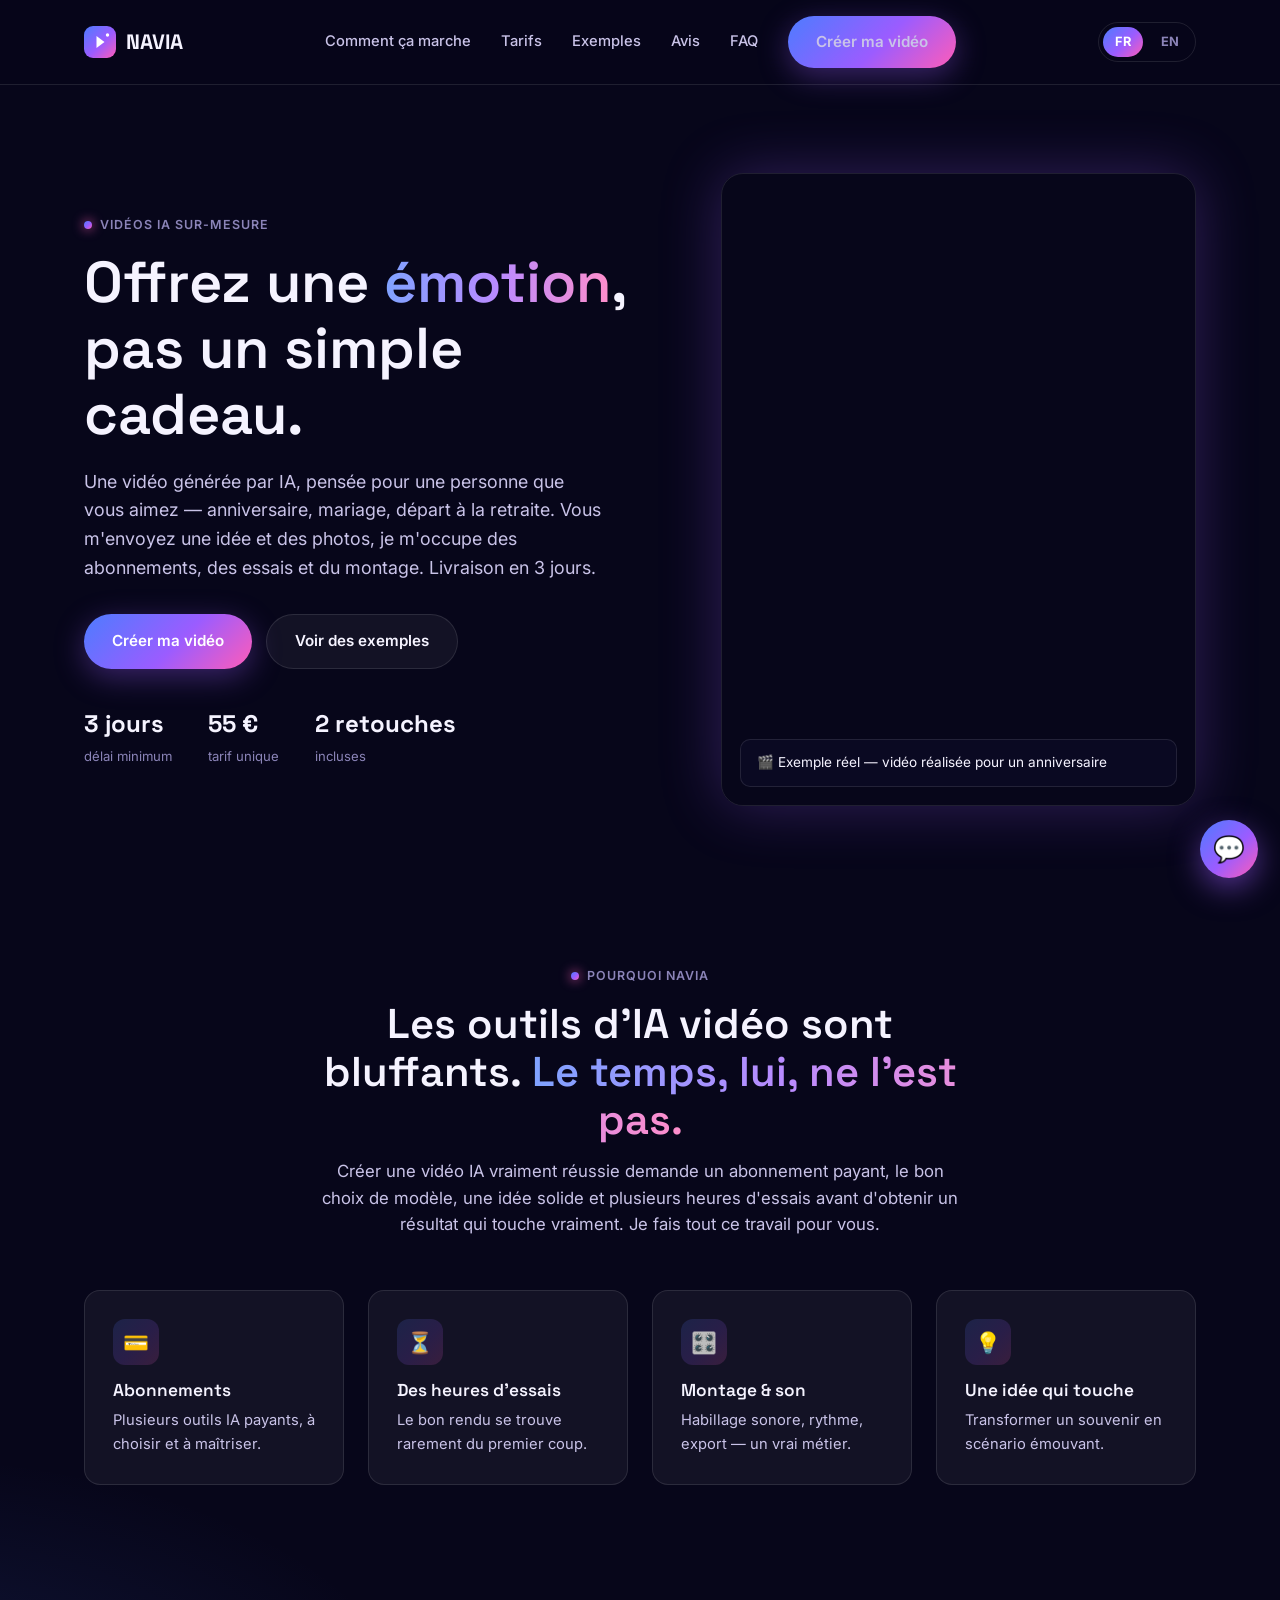
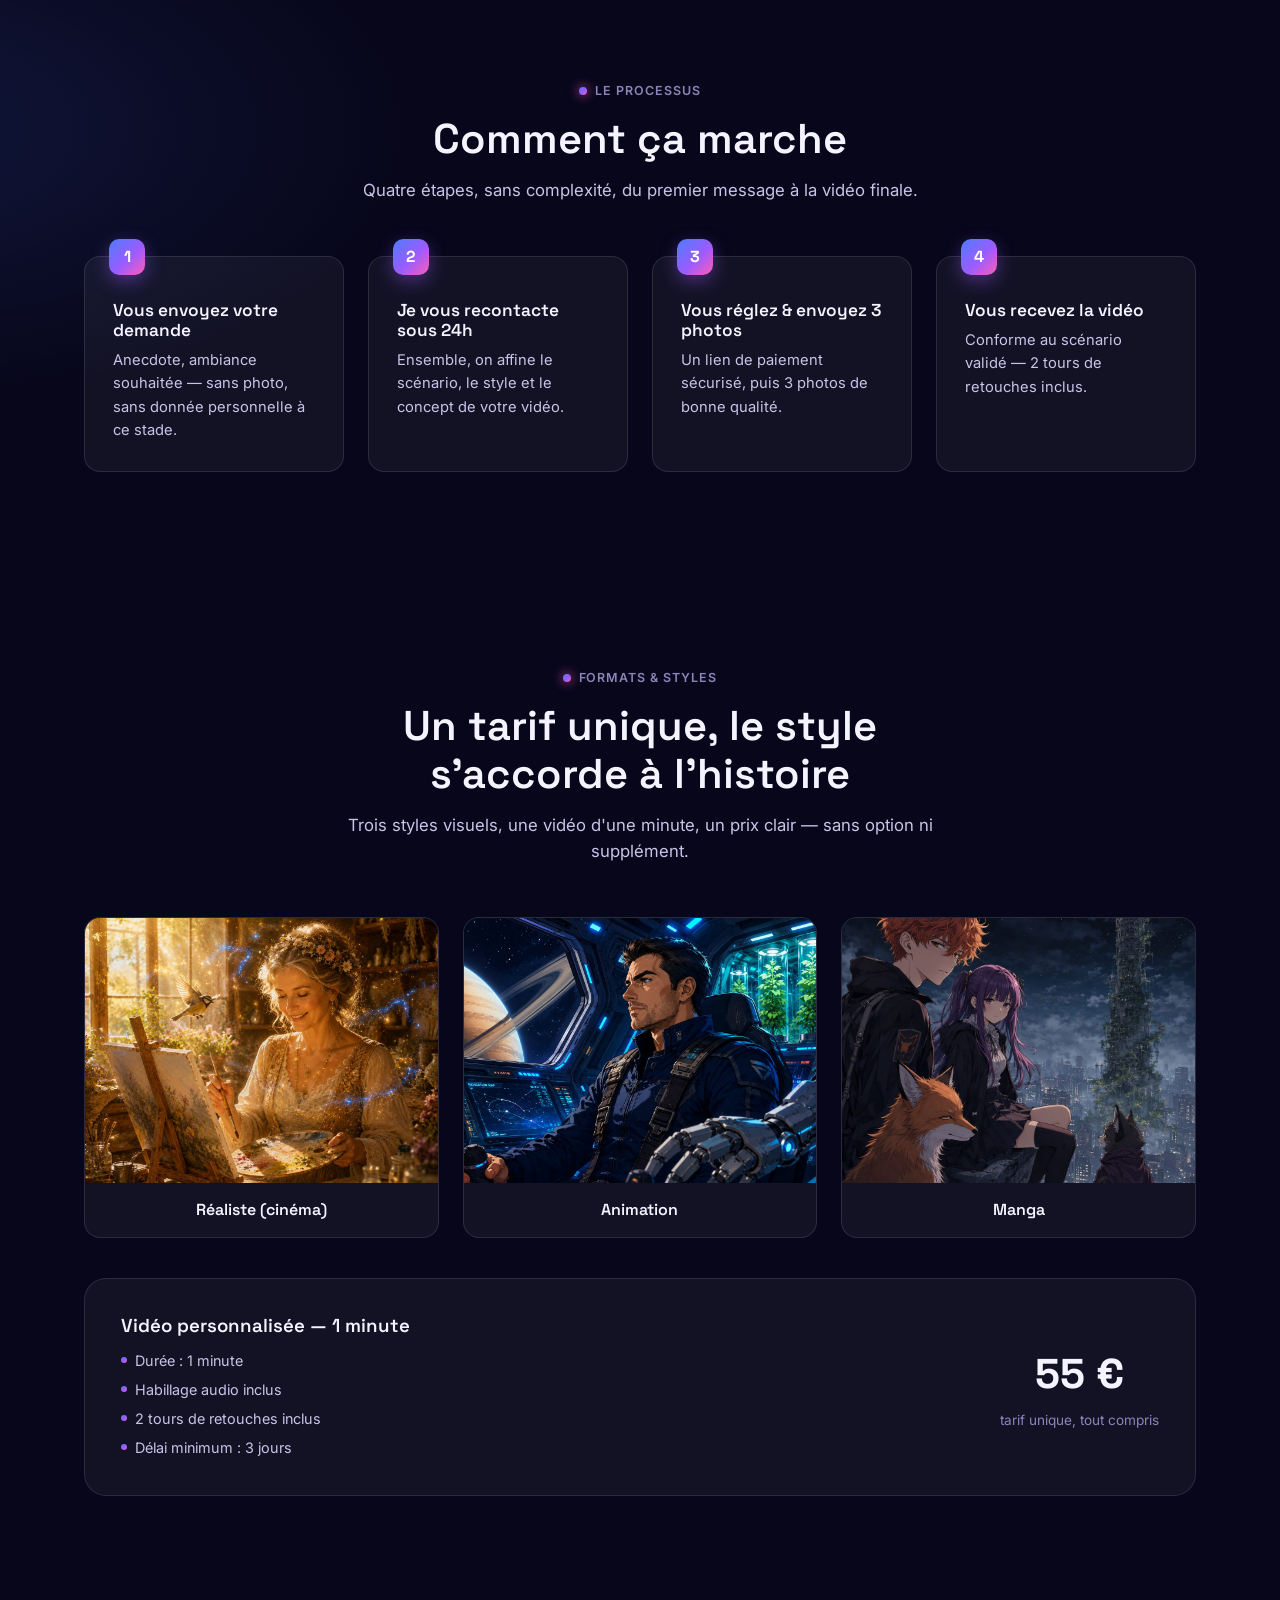
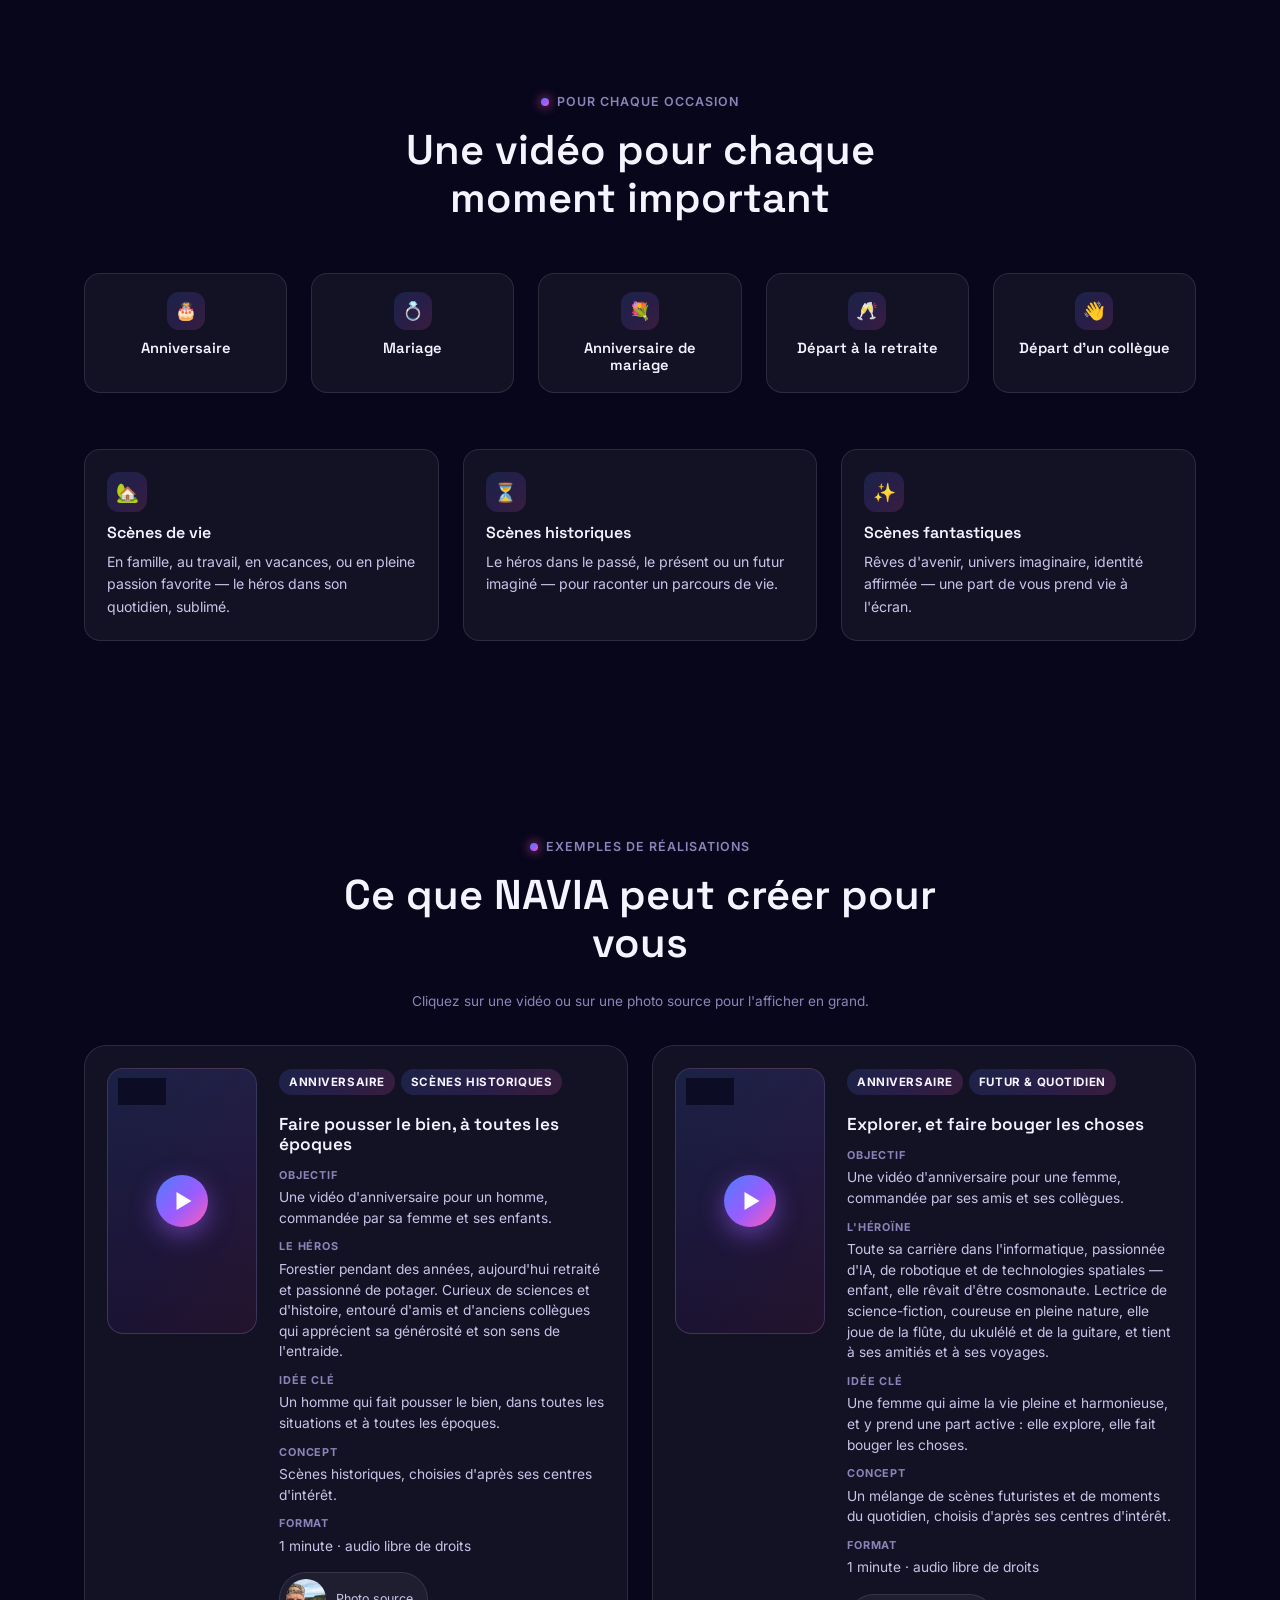
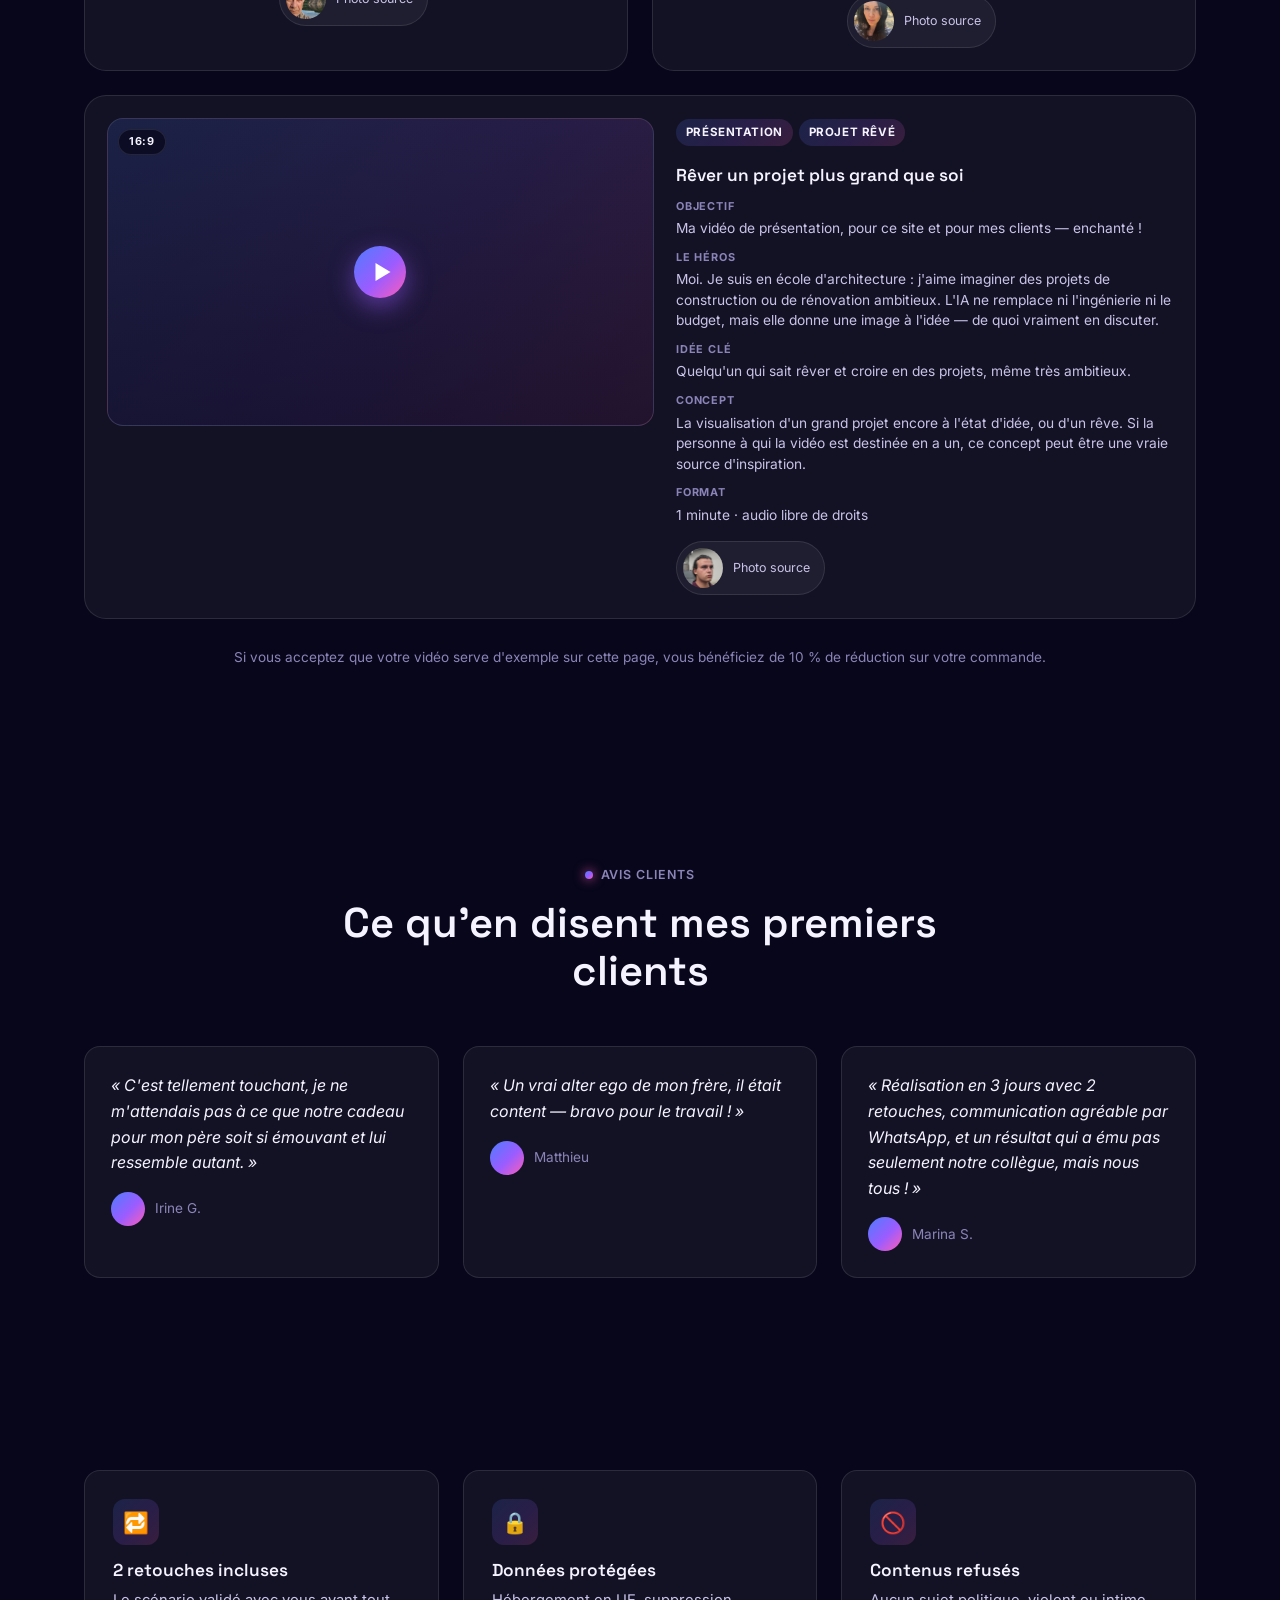
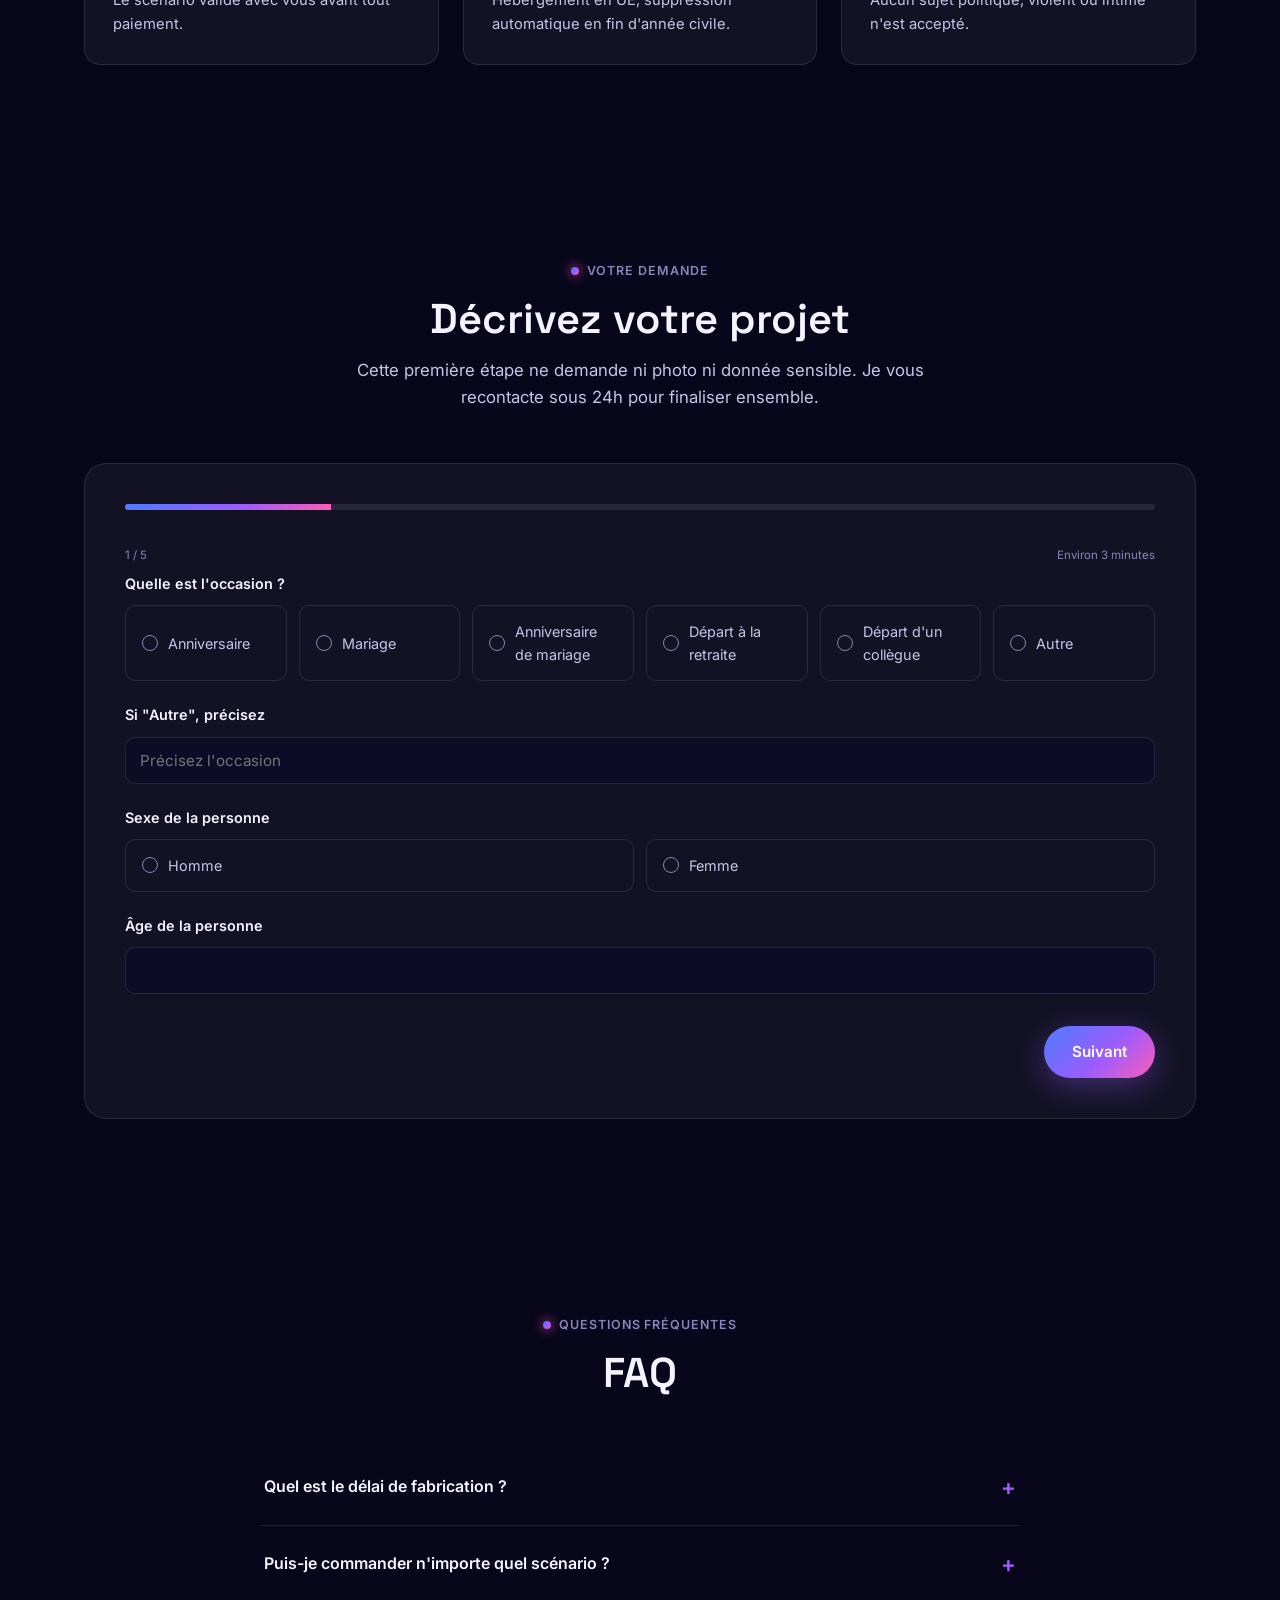
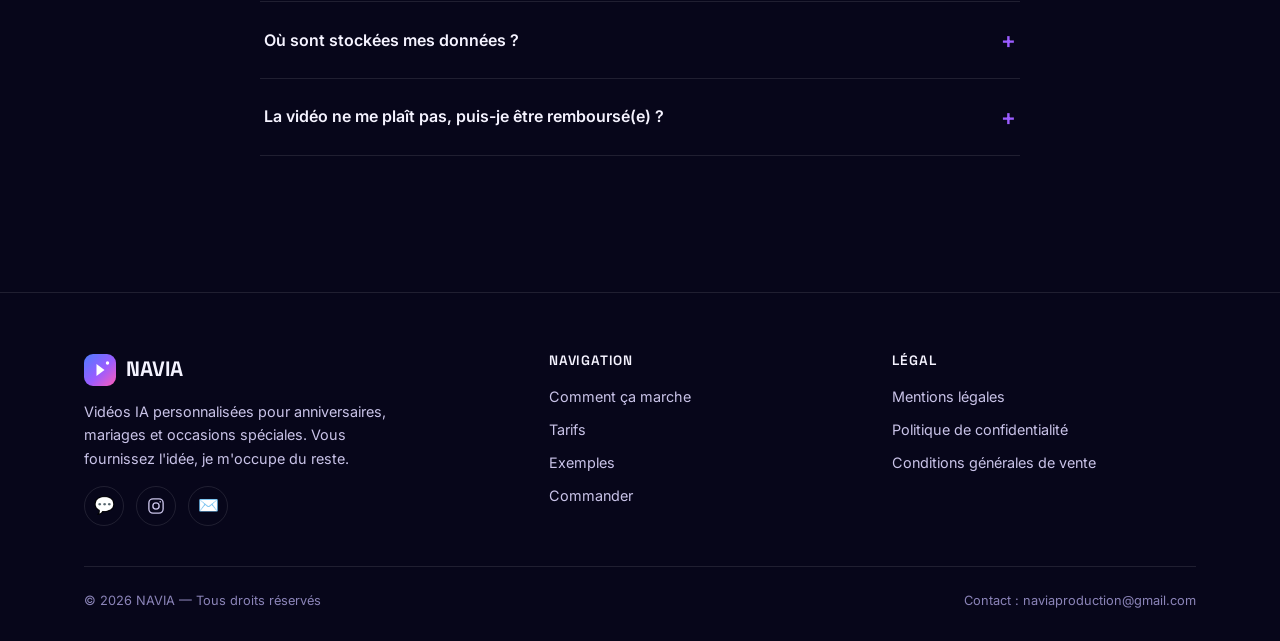
==== commit 42b89cf0: "Drop availableLanguage from the Organization node availableLanguage has a domain of ContactPoint, Se" ====
--- a/index.html
+++ b/index.html
@@ -64,16 +64,6 @@
           "name": "France"
         }
       ],
-      "availableLanguage": [
-        {
-          "@type": "Language",
-          "name": "French"
-        },
-        {
-          "@type": "Language",
-          "name": "English"
-        }
-      ],
       "contactPoint": [
         {
           "@type": "ContactPoint",
@@ -121,8 +111,15 @@
       },
       "inLanguage": "fr-FR",
       "primaryImageOfPage": {
-        "@id": "https://navia-production.com/#video-01"
+        "@id": "https://navia-production.com/#primaryimage"
       }
+    },
+    {
+      "@type": "ImageObject",
+      "@id": "https://navia-production.com/#primaryimage",
+      "url": "https://navia-production.com/assets/portfolio/exemple-01-photo.jpg",
+      "contentUrl": "https://navia-production.com/assets/portfolio/exemple-01-photo.jpg",
+      "caption": "Faire pousser le bien, à toutes les époques"
     },
     {
       "@type": "Service",
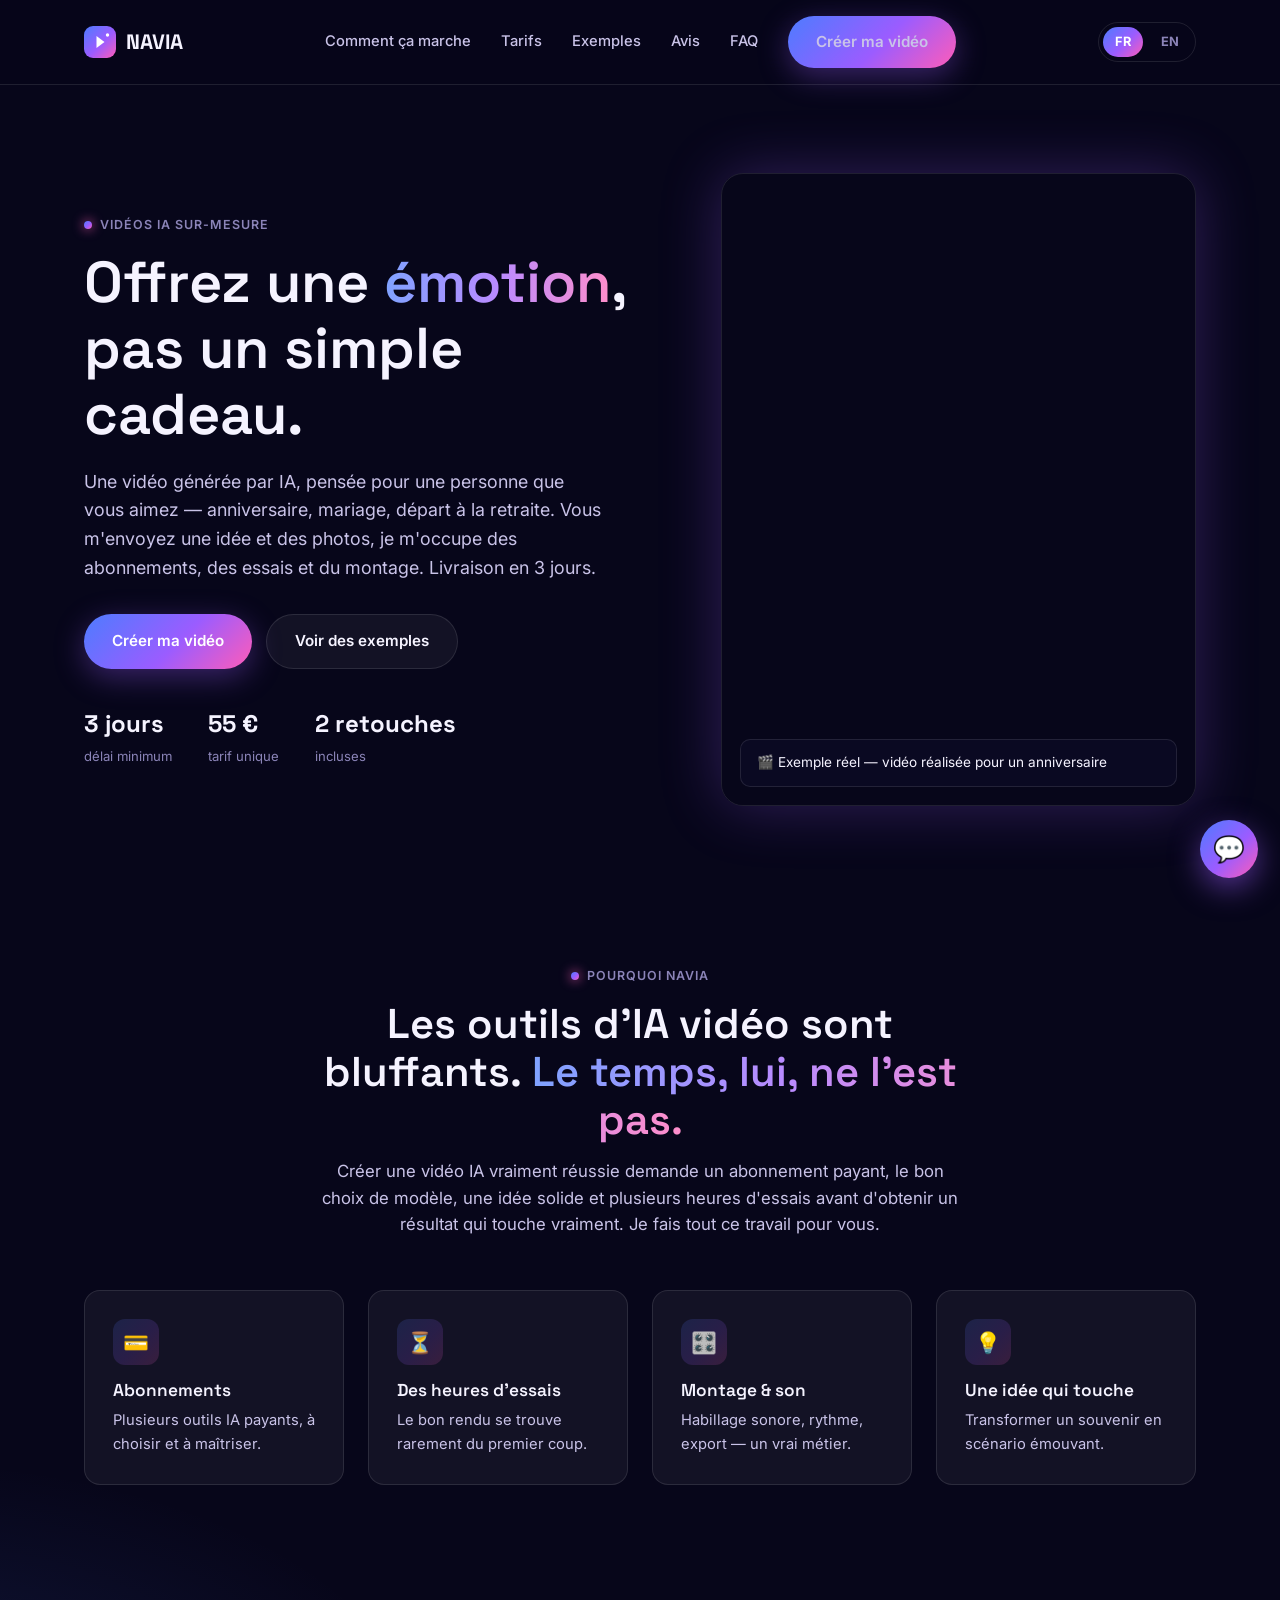
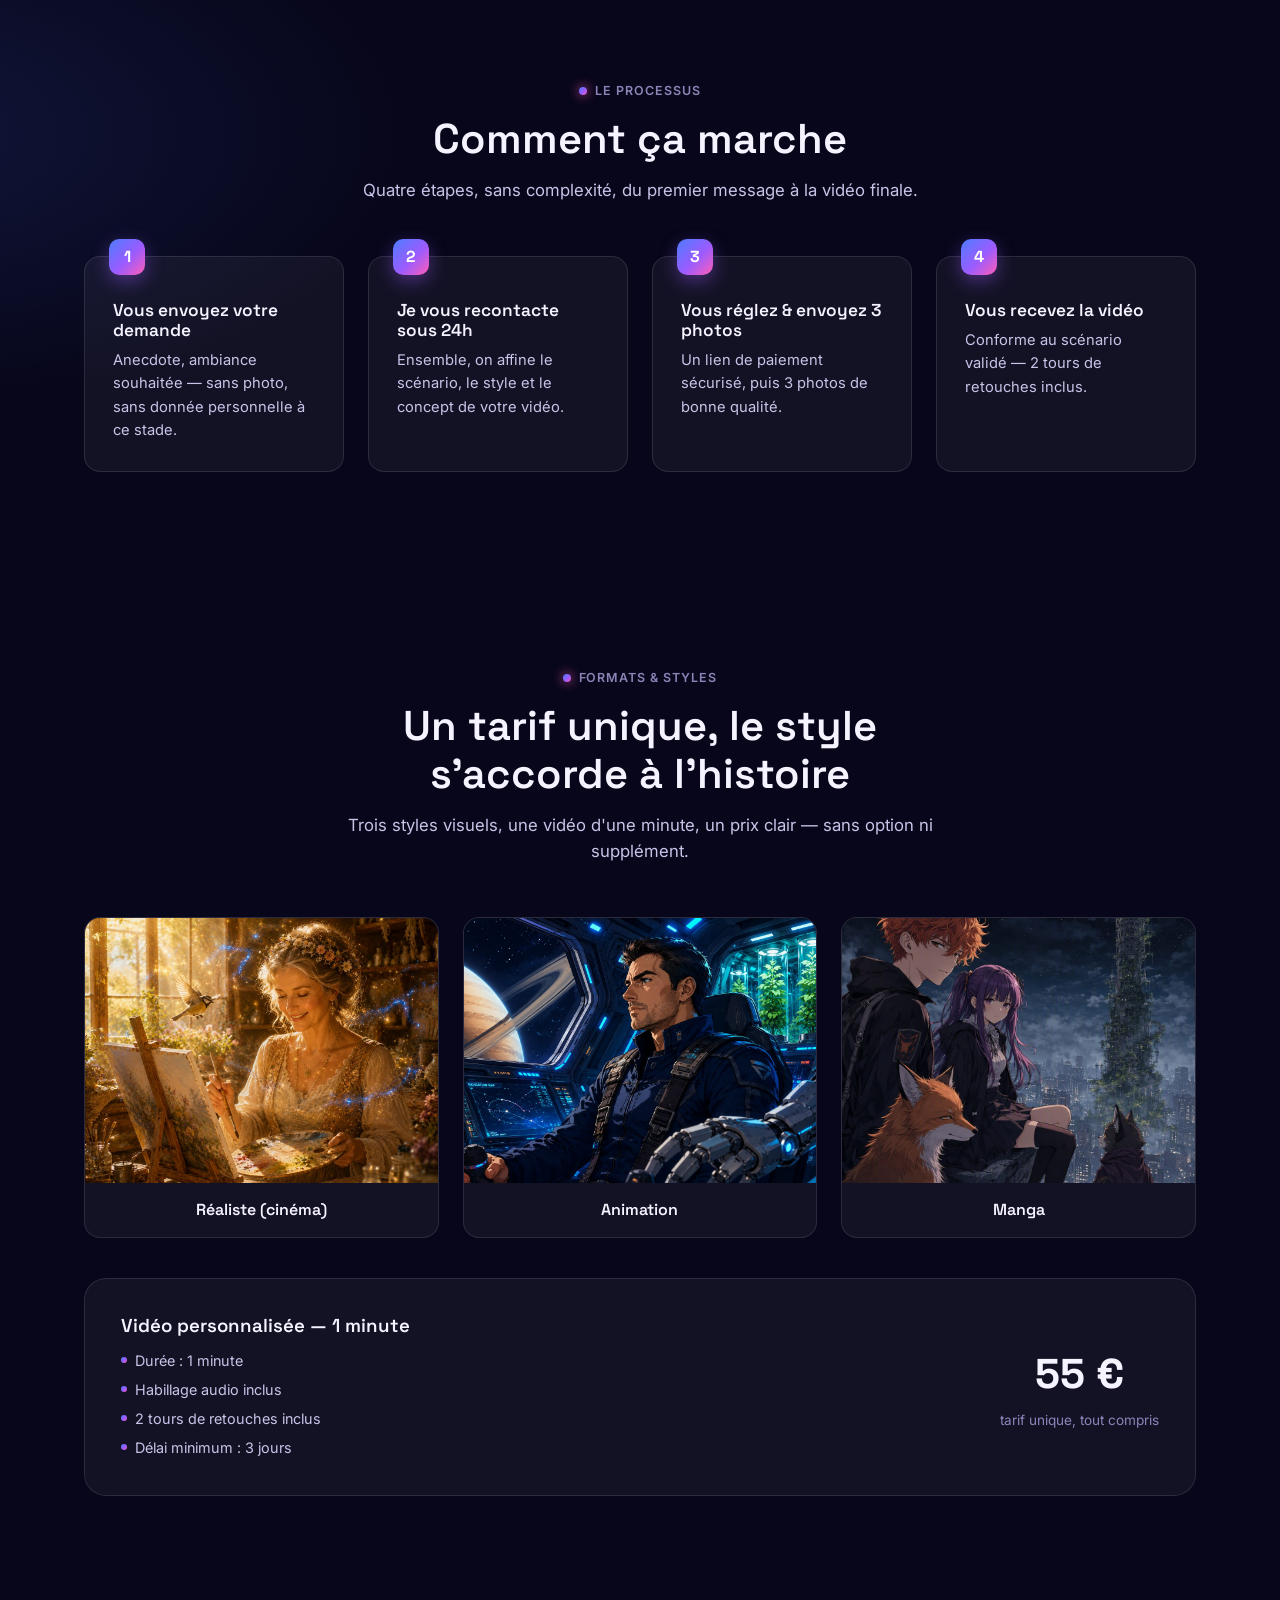
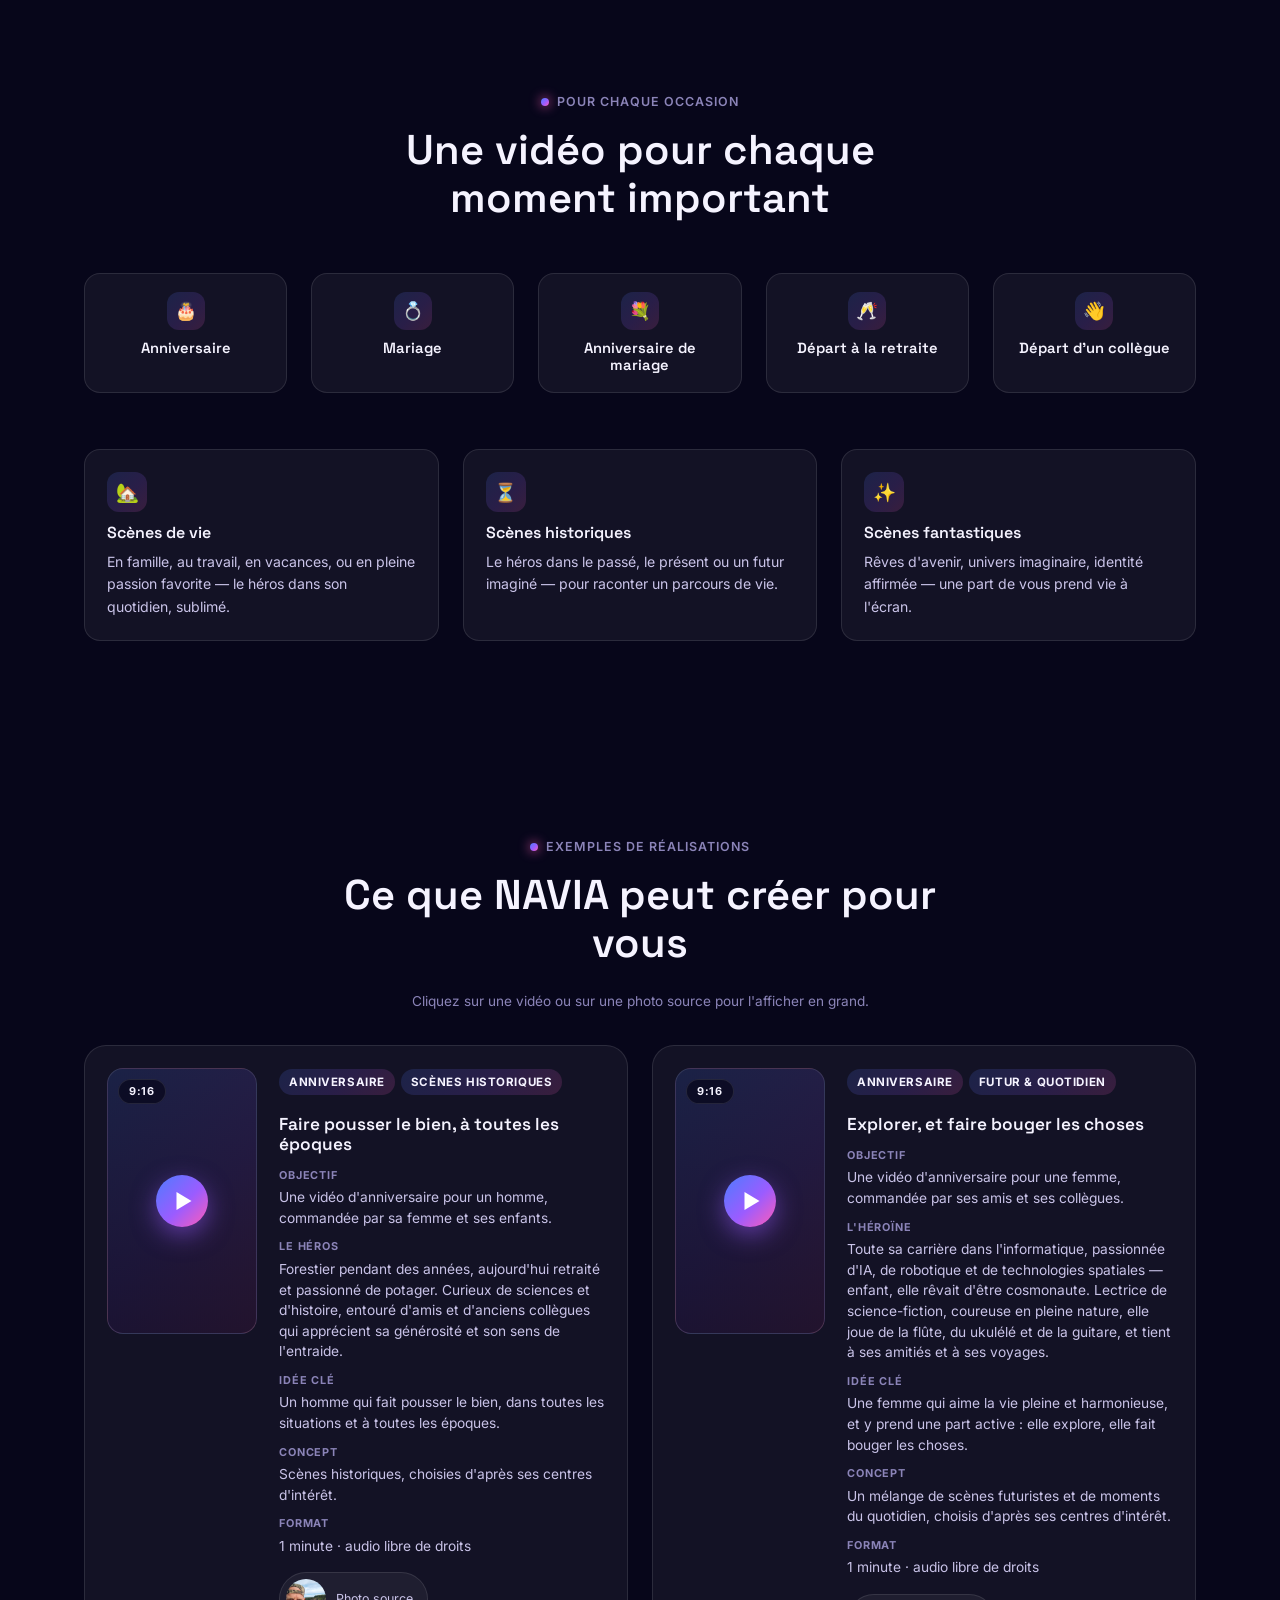
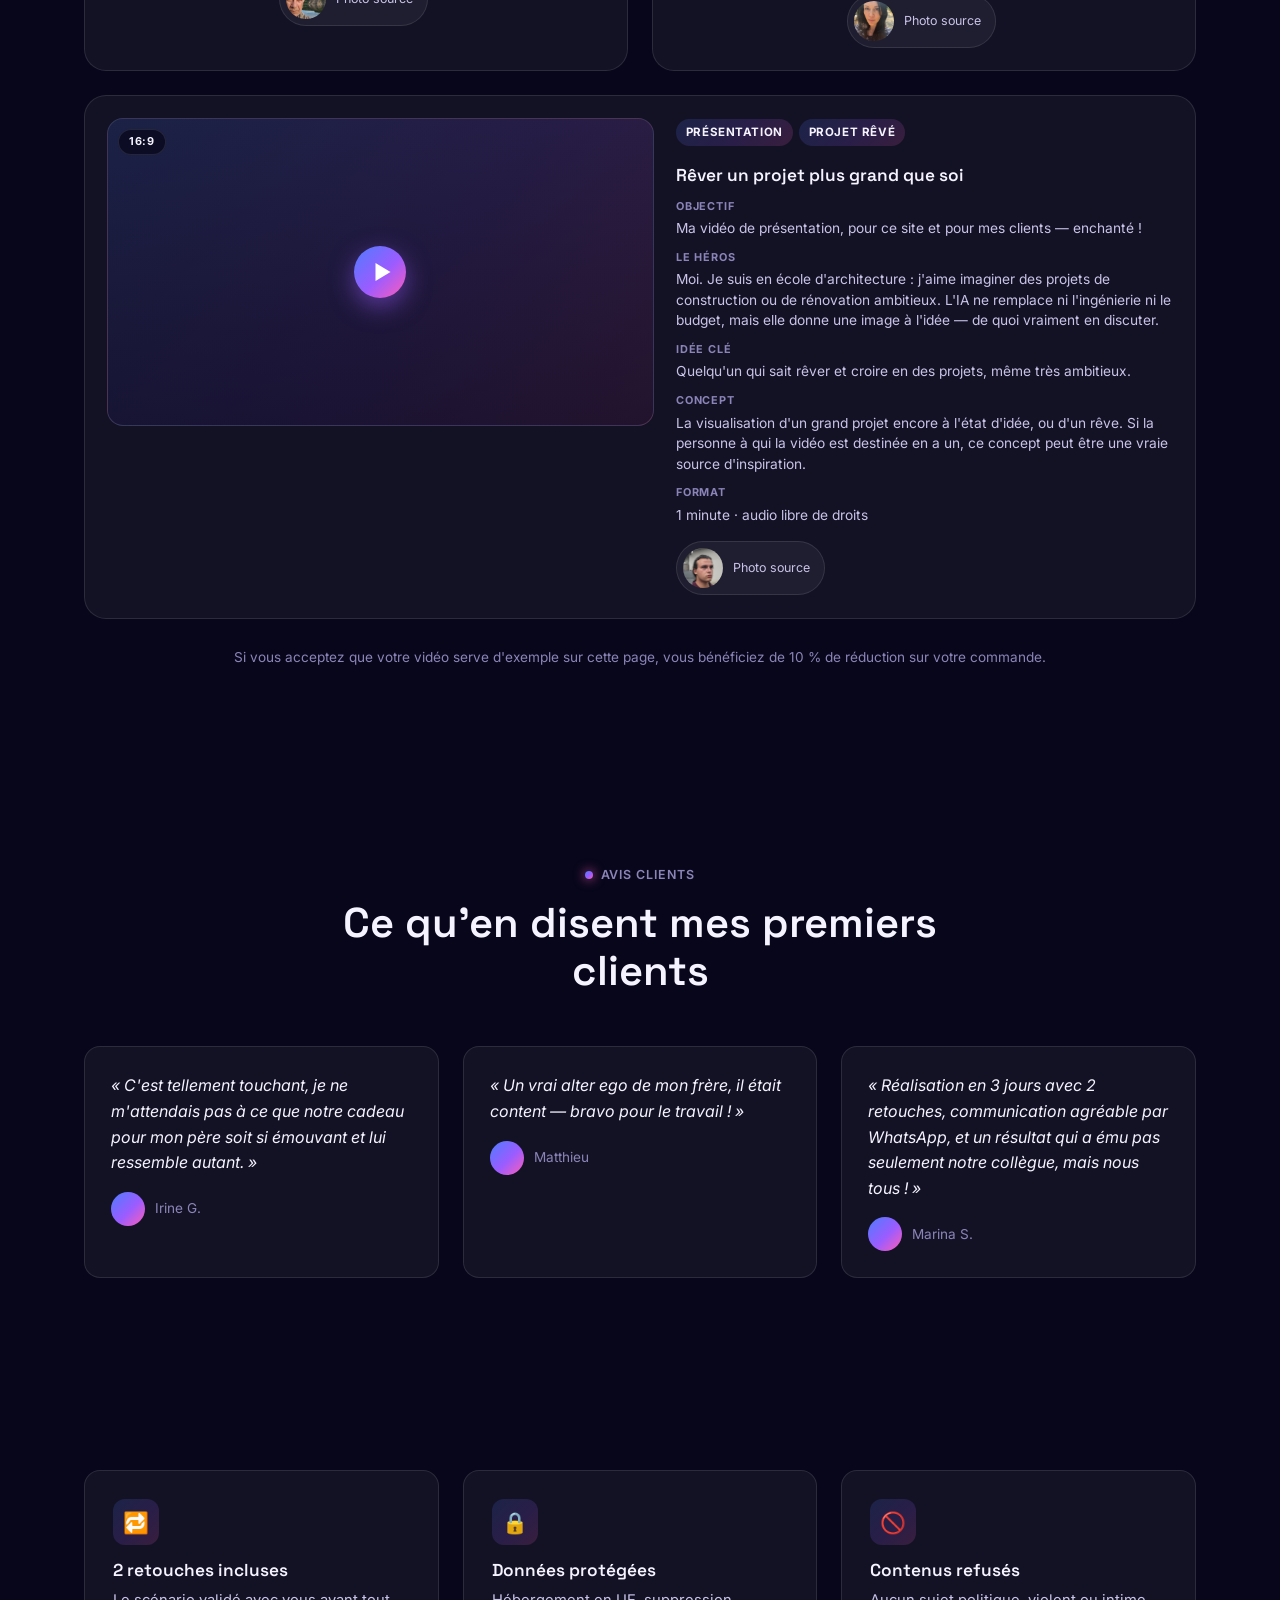
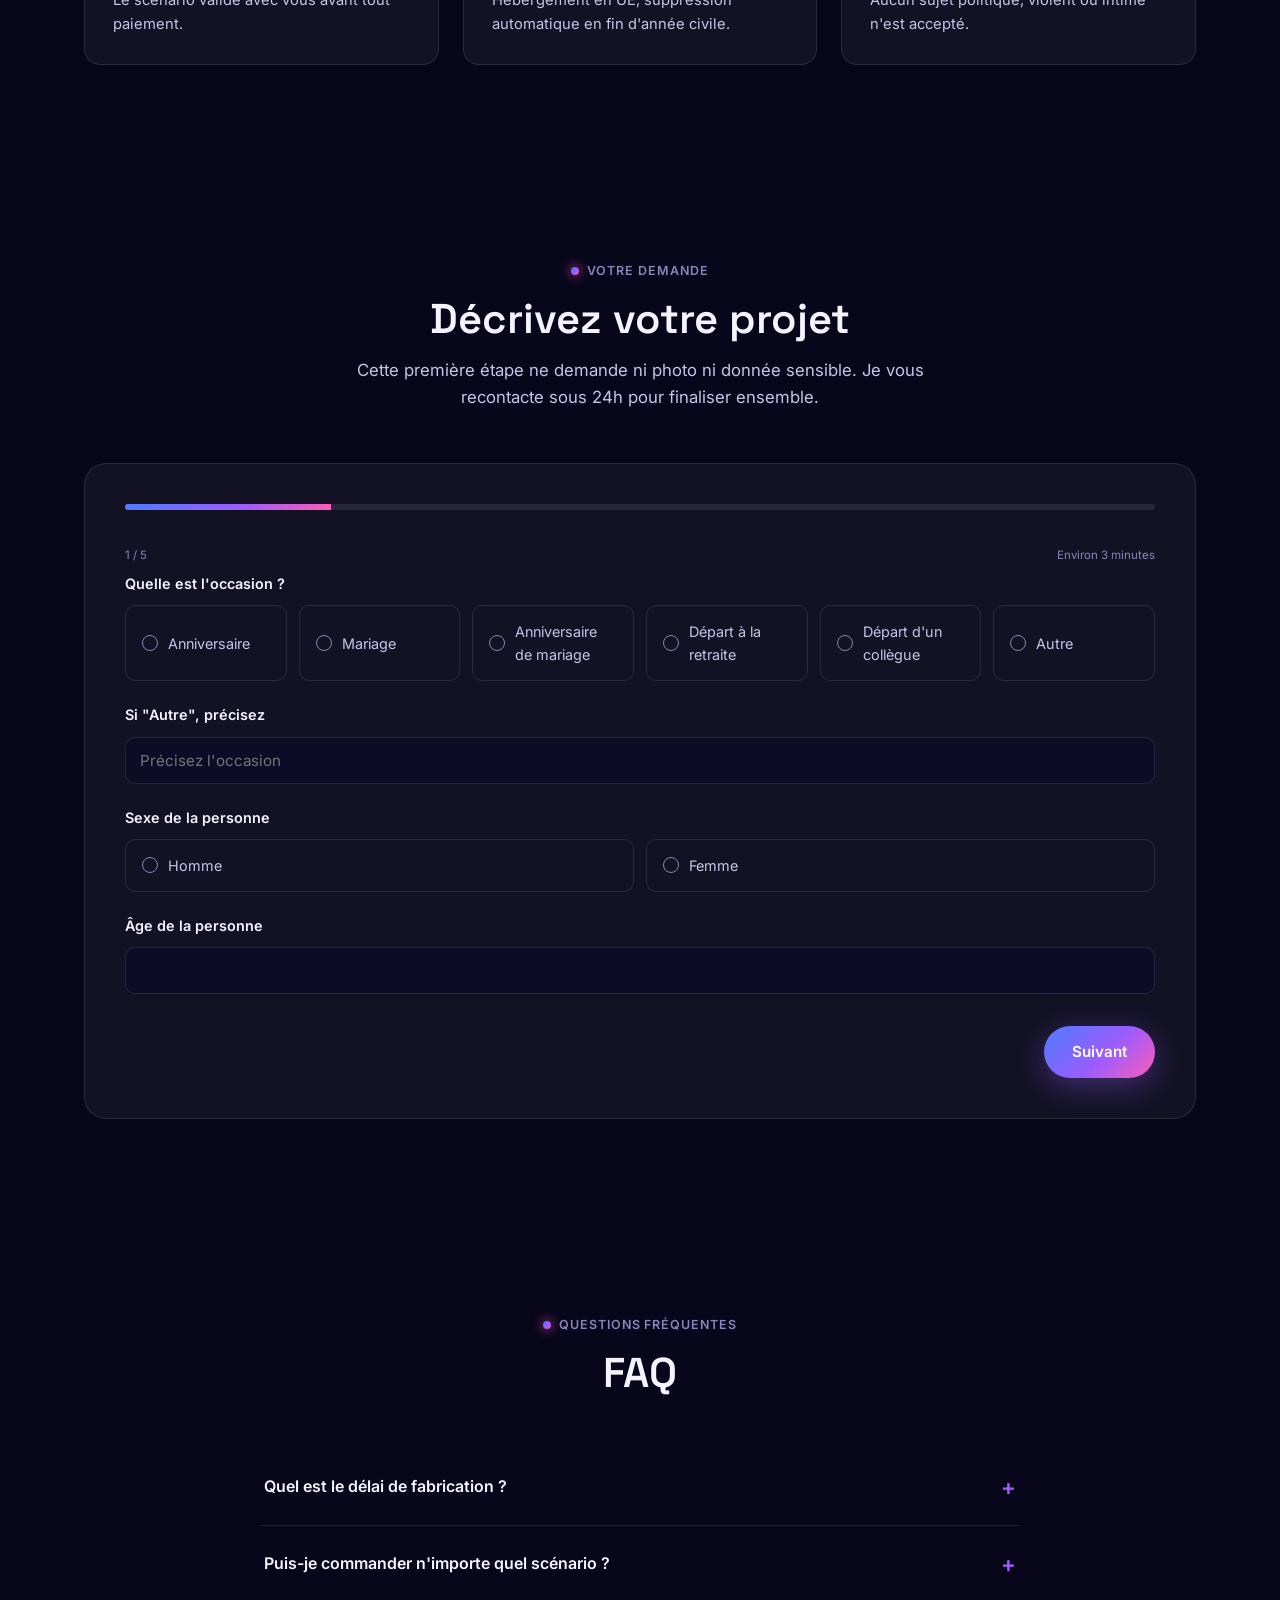
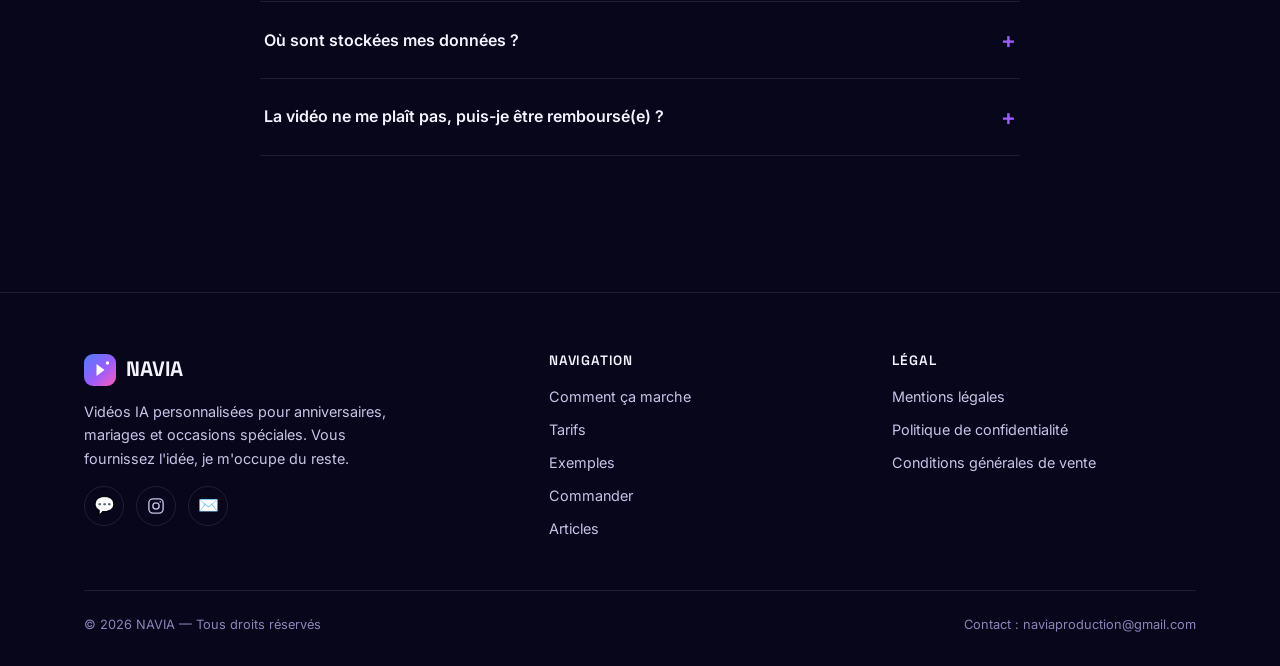
==== commit 46385a6c: "Add an articles section answering the informational queries The site only answered "what is NAVIA" -" ====
--- a/index.html
+++ b/index.html
@@ -798,6 +798,7 @@
           <li><a href="#tarifs">Tarifs</a></li>
           <li><a href="#exemples">Exemples</a></li>
           <li><a href="#commande">Commander</a></li>
+          <li><a href="/articles/">Articles</a></li>
         </ul>
       </div>
       <div>
--- a/css/style.css
+++ b/css/style.css
@@ -394,6 +394,16 @@
 .legal-page li{margin-left:20px}
 .legal-page a{color:var(--violet);text-decoration:underline}
 
+/* comparison tables inside articles */
+.legal-page table{width:100%;border-collapse:collapse;margin:20px 0;font-size:.94rem}
+.legal-page th,.legal-page td{padding:10px 14px;border:1px solid var(--border);text-align:left;vertical-align:top}
+.legal-page thead th{background:var(--bg-2);color:var(--text-0);font-weight:600}
+.legal-page tbody td:first-child{color:var(--text-0);font-weight:500}
+.legal-page ol{margin-bottom:12px}
+.legal-page ol li{margin-left:20px;color:var(--text-1);font-size:.96rem;margin-bottom:12px}
+.legal-page .card h2 a{text-decoration:none}
+.legal-page .card h2 a:hover{text-decoration:underline}
+
 /* ---------- whatsapp float ---------- */
 .wa-float{
   position:fixed;bottom:22px;right:22px;z-index:200;
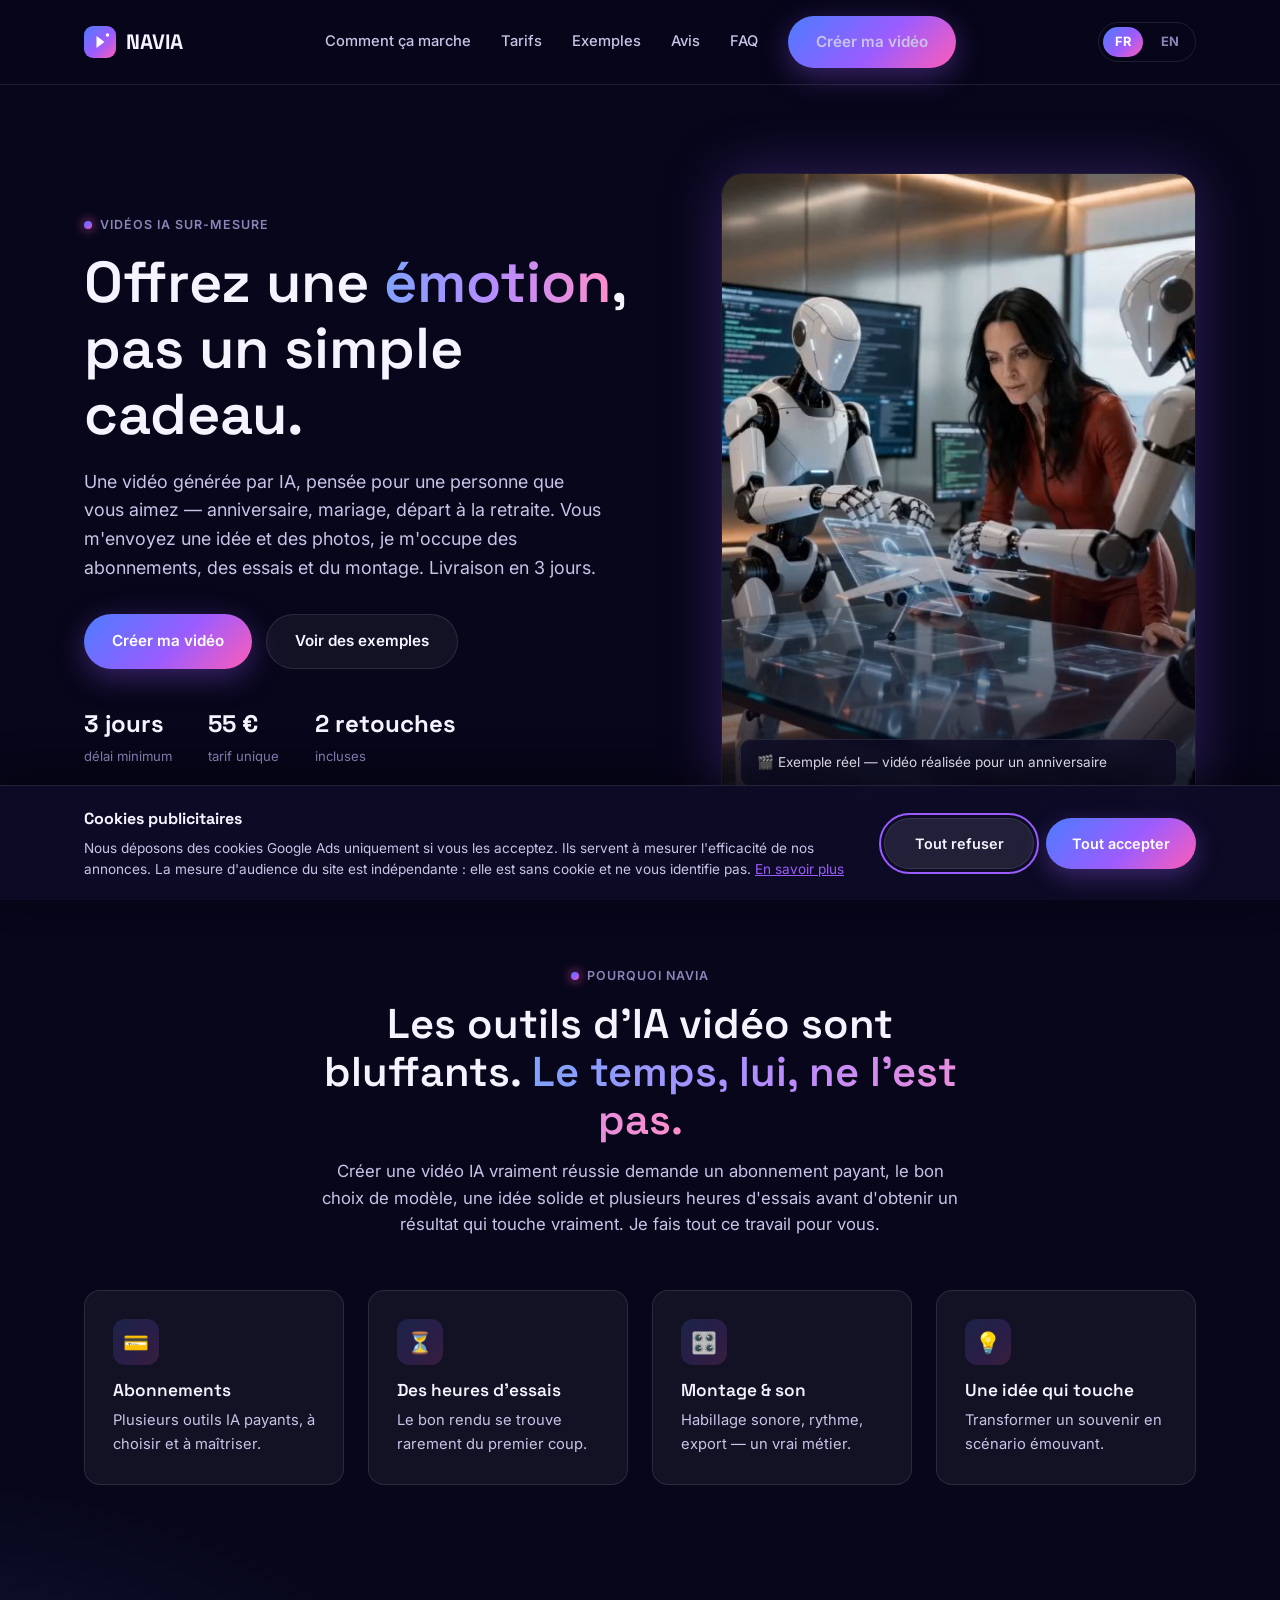
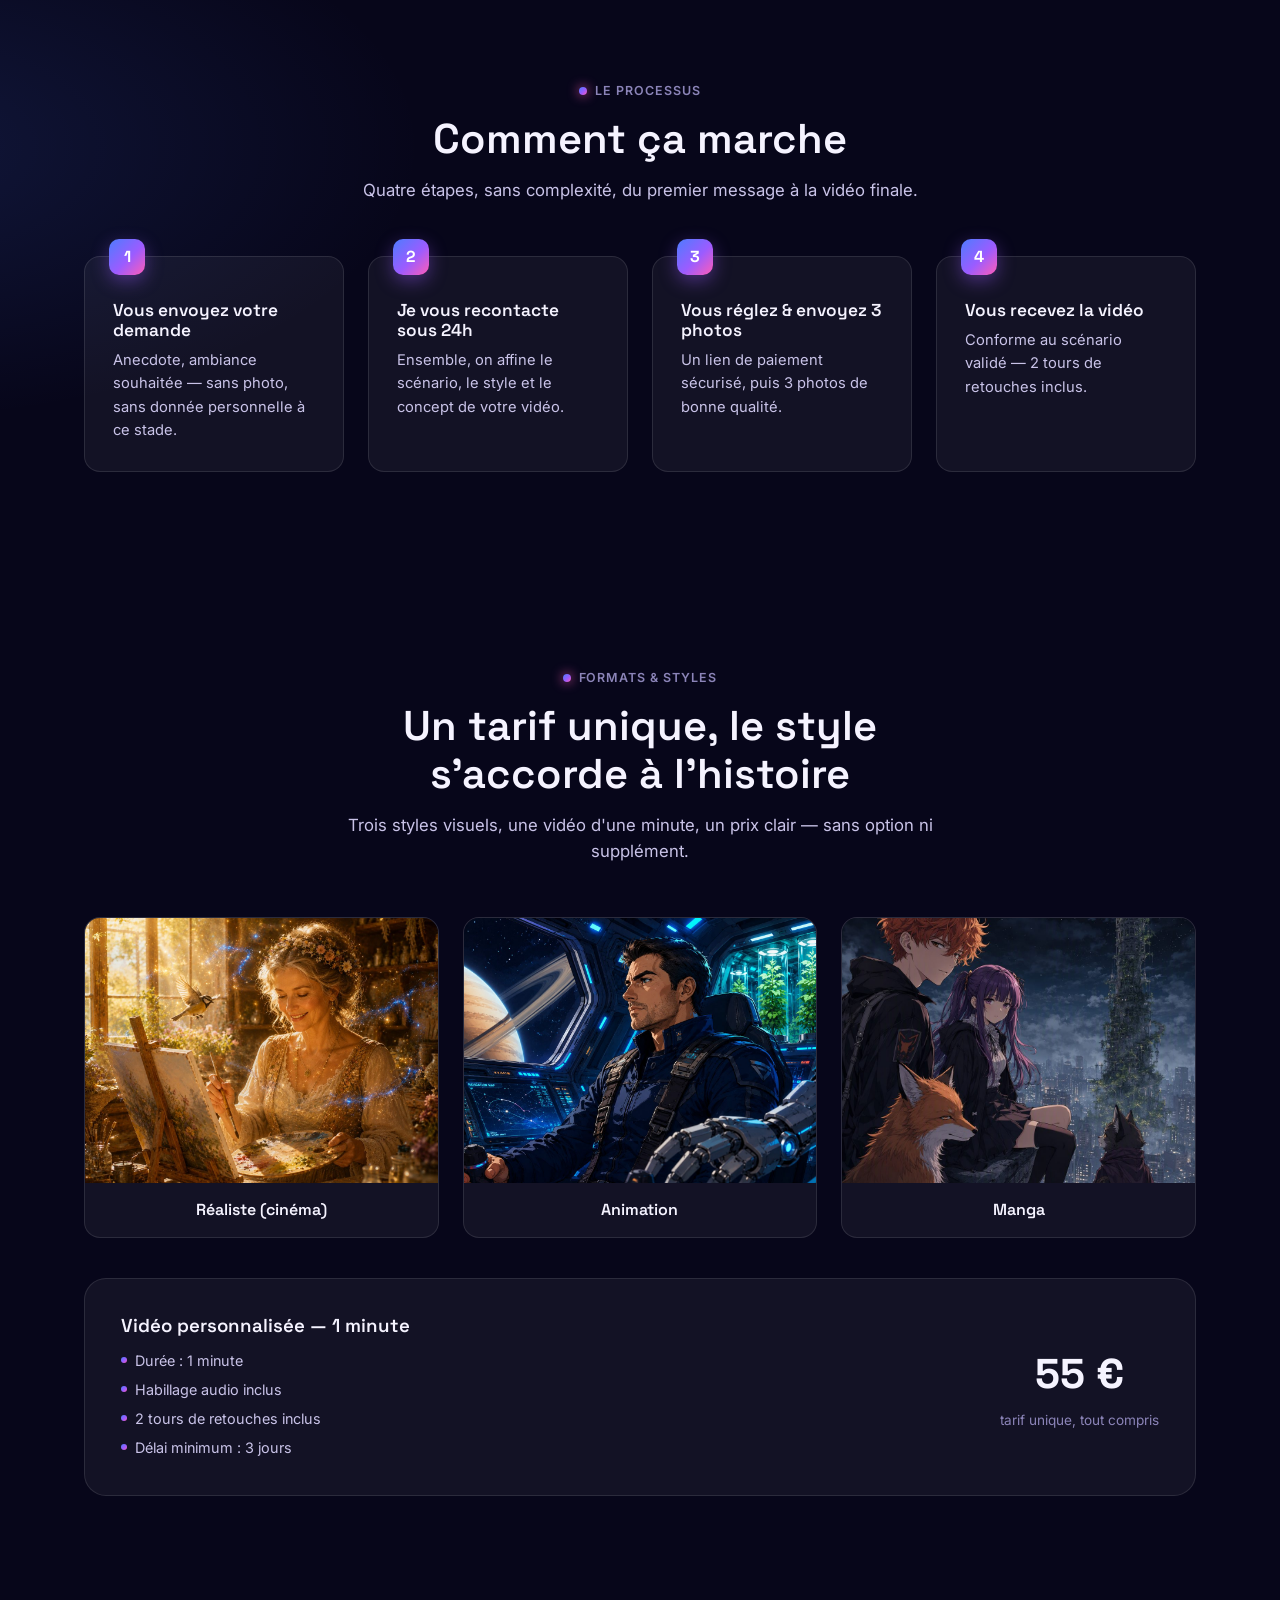
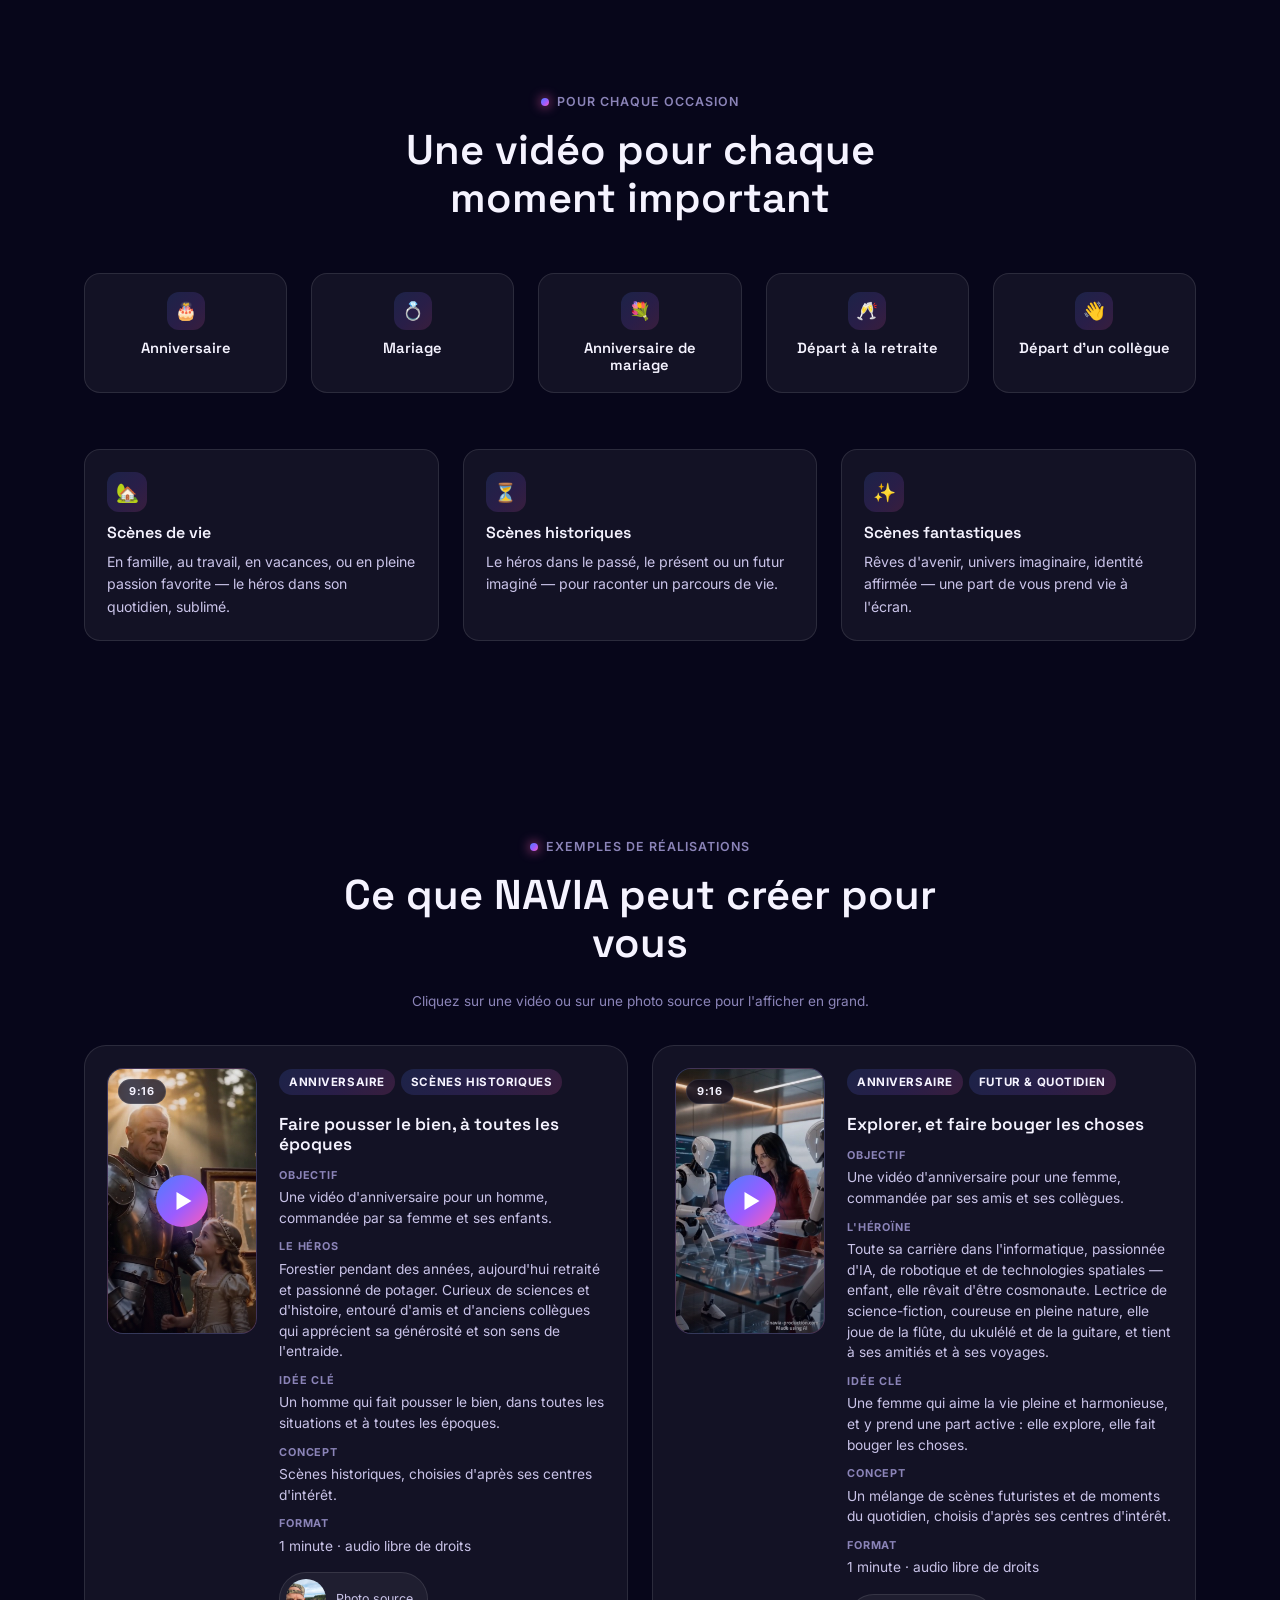
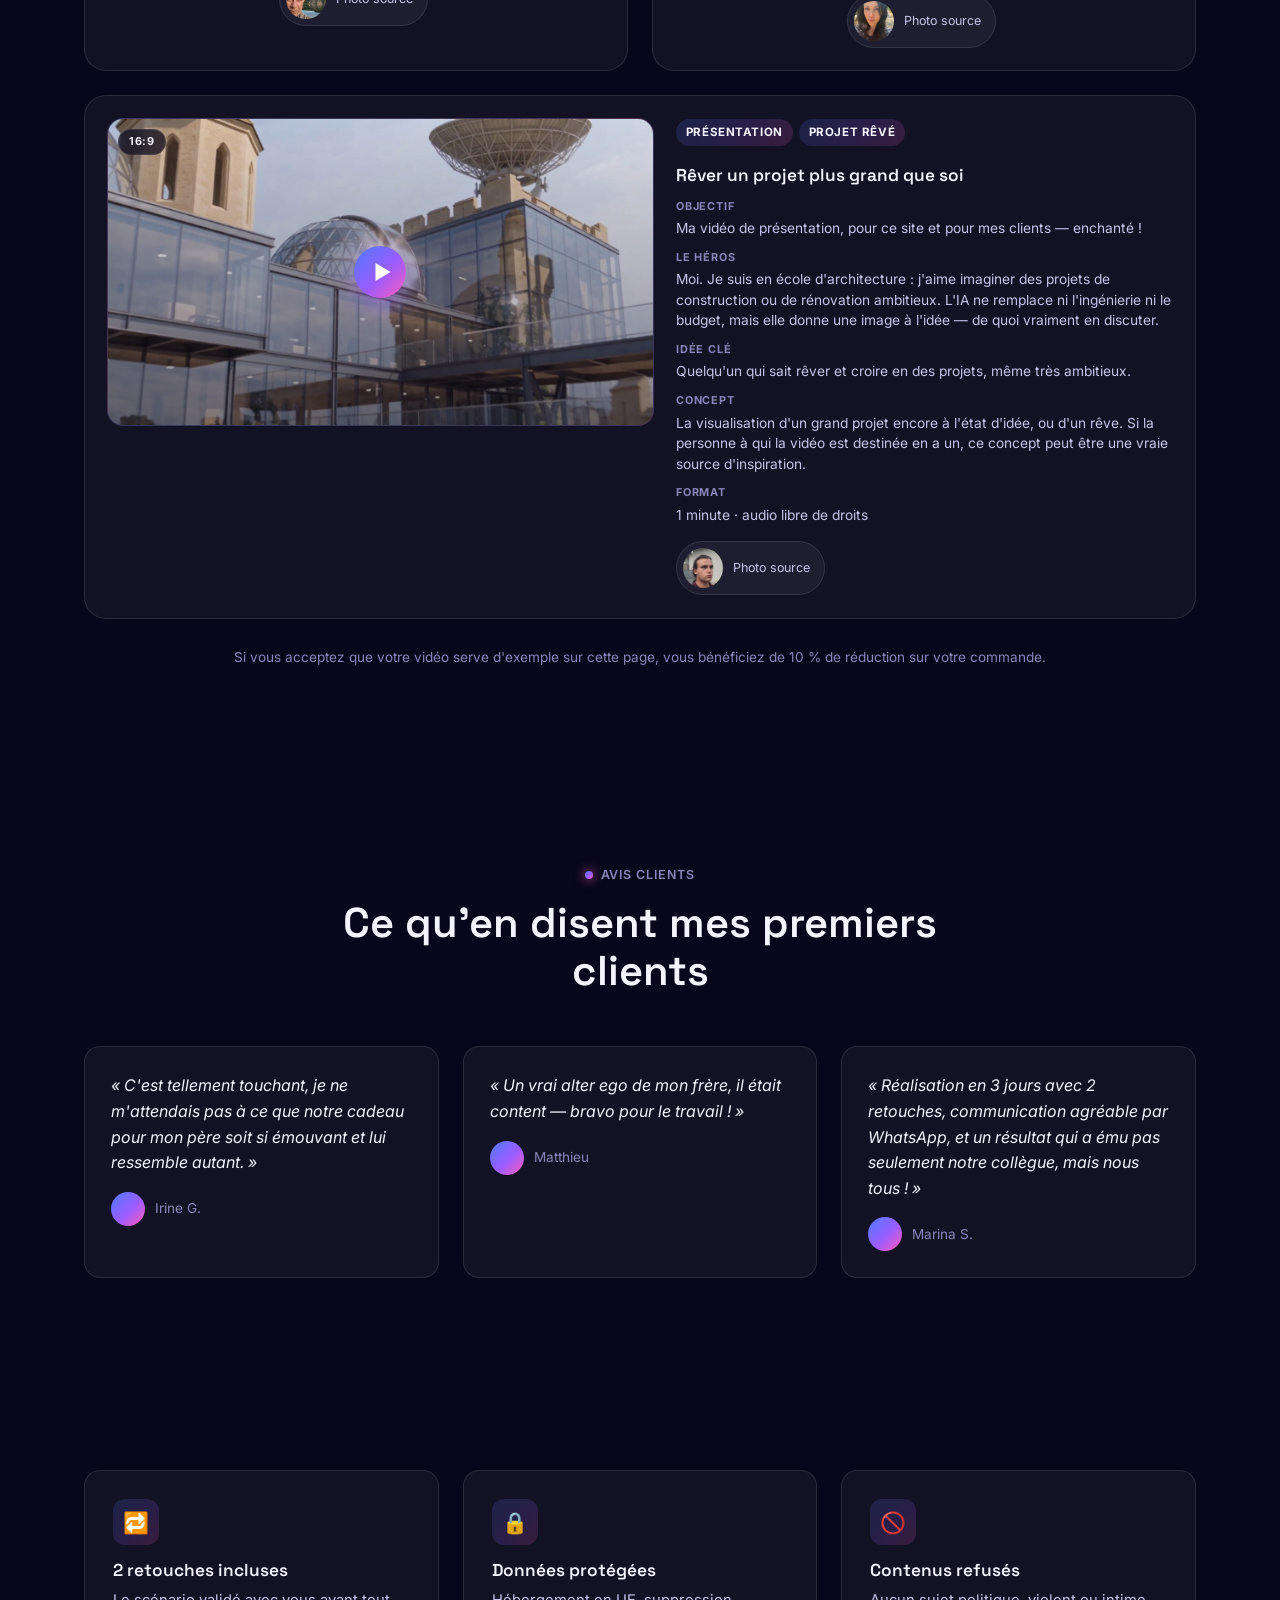
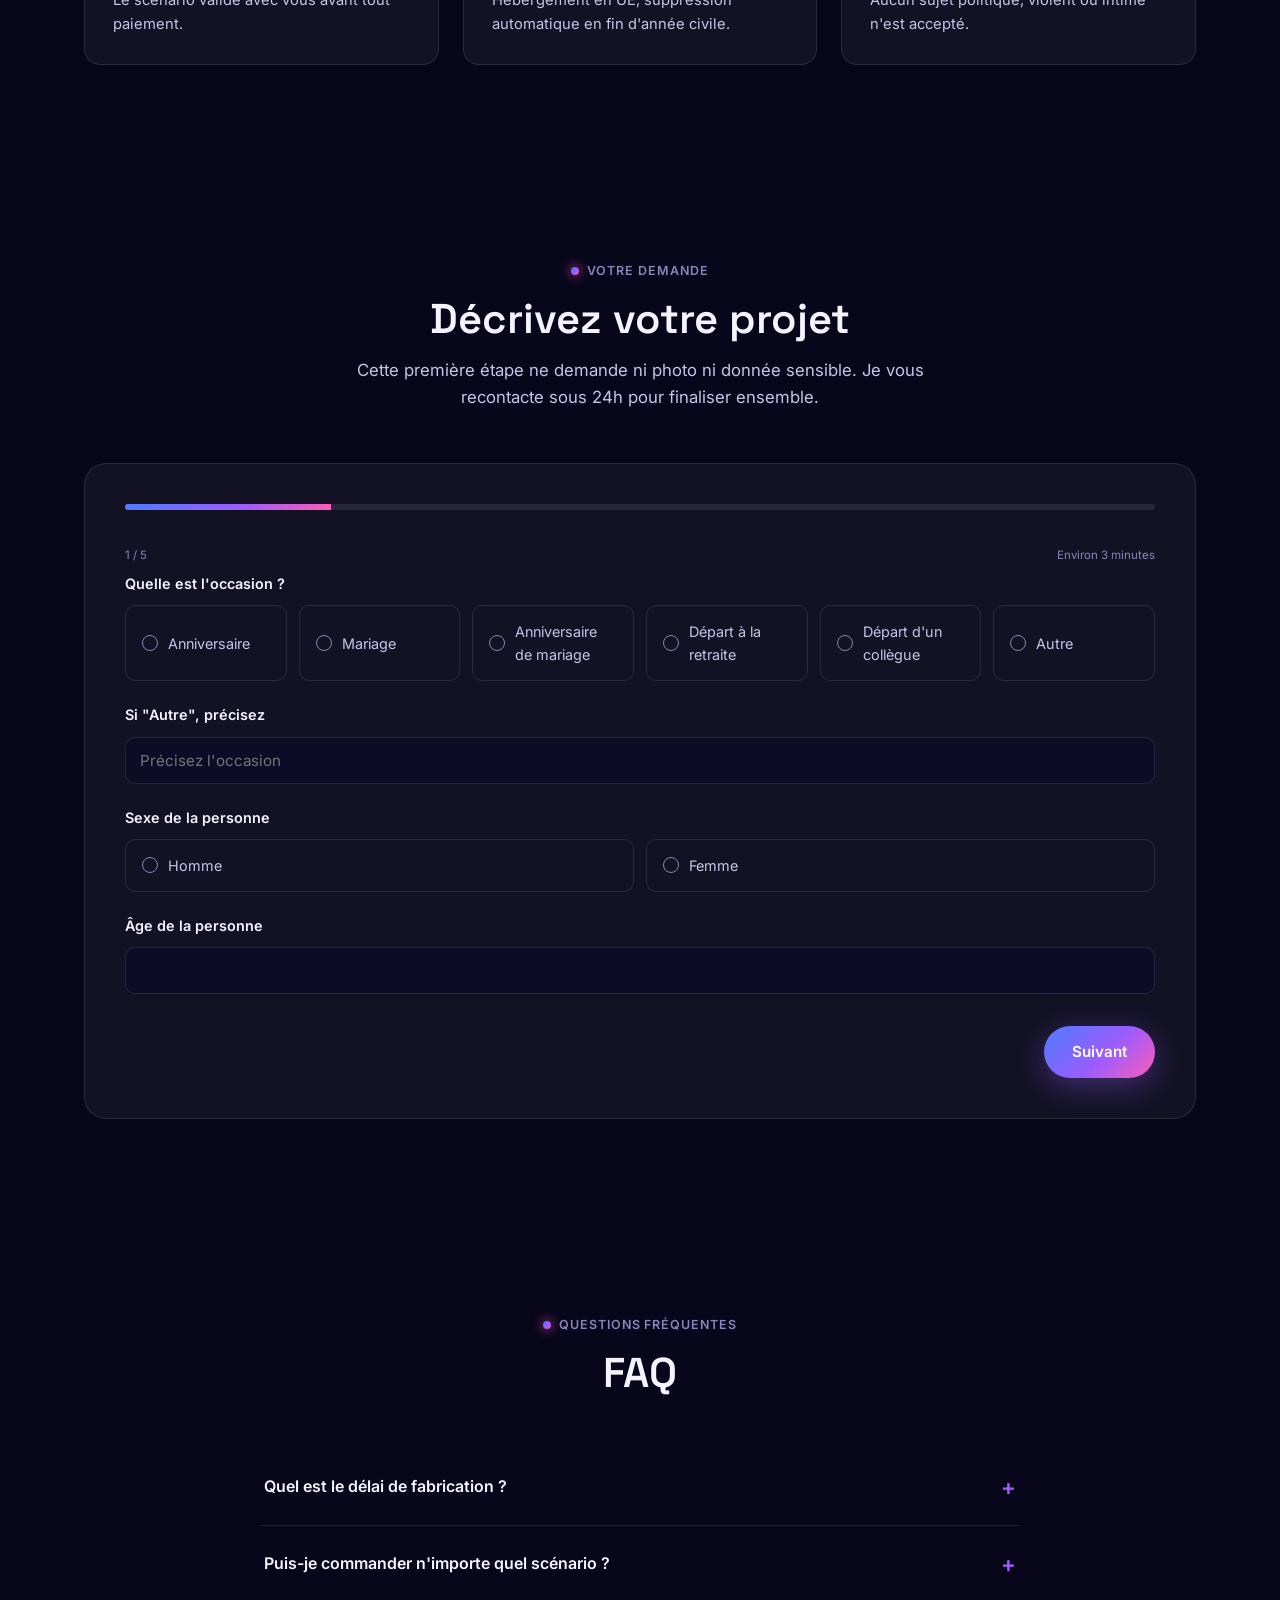
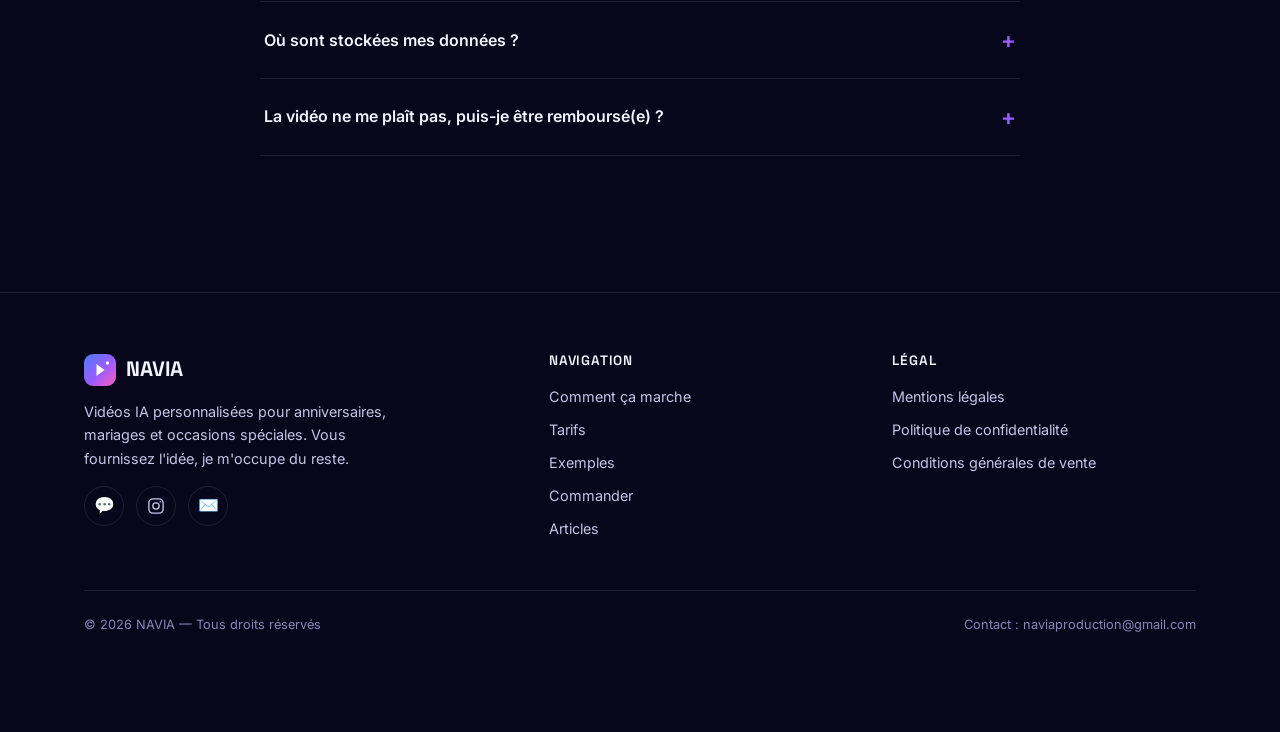
==== commit ea563bb9: "Add Google Ads tracking with consent, /merci page, YouTube examples Google Ads tag AW-18443303177 on" ====
--- a/index.html
+++ b/index.html
@@ -3,6 +3,32 @@
 <head>
 <meta charset="UTF-8">
 <meta name="viewport" content="width=device-width, initial-scale=1.0">
+<!-- Google tag (gtag.js) — Consent Mode v2 : publicité refusée par défaut -->
+<script>
+  window.dataLayer = window.dataLayer || [];
+  function gtag(){dataLayer.push(arguments);}
+  (function () {
+    var ok = false;
+    try {
+      var c = JSON.parse(localStorage.getItem('navia-consent') || 'null');
+      ok = !!c && c.ads === true && c.expires > Date.now();
+    } catch (e) {}
+    gtag('consent', 'default', {
+      ad_storage:           ok ? 'granted' : 'denied',
+      ad_user_data:         ok ? 'granted' : 'denied',
+      ad_personalization:   ok ? 'granted' : 'denied',
+      analytics_storage:    'denied',
+      functionality_storage:'granted',
+      security_storage:     'granted',
+      wait_for_update: 500
+    });
+  })();
+  gtag('set', 'ads_data_redaction', true);
+  gtag('set', 'url_passthrough', true);
+  gtag('js', new Date());
+  gtag('config', 'AW-18443303177');
+</script>
+<script async src="https://www.googletagmanager.com/gtag/js?id=AW-18443303177"></script>
 <title>NAVIA — Vidéos IA personnalisées pour anniversaires & occasions spéciales</title>
 <meta name="description" content="Offrez une vidéo IA sur-mesure pour un anniversaire, un mariage ou un départ à la retraite. Vous envoyez une idée et des photos, NAVIA s'occupe de tout le reste — livraison en 3 jours.">
 <link rel="canonical" href="https://navia-production.com/">
@@ -281,8 +307,9 @@
       "@id": "https://navia-production.com/#video-01",
       "name": "Faire pousser le bien, à toutes les époques",
       "description": "Objectif : Une vidéo d'anniversaire pour un homme, commandée par sa femme et ses enfants. Le héros : Forestier pendant des années, aujourd'hui retraité et passionné de potager. Curieux de sciences et d'histoire, entouré d'amis et d'anciens collègues qui apprécient sa générosité et son sens de l'entraide. Idée clé : Un homme qui fait pousser le bien, dans toutes les situations et à toutes les époques. Concept : Scènes historiques, choisies d'après ses centres d'intérêt. Format : 1 minute · audio libre de droits",
-      "contentUrl": "https://navia-production.com/assets/portfolio/exemple-01.mp4",
-      "thumbnailUrl": "https://navia-production.com/assets/portfolio/exemple-01-photo.jpg",
+      "embedUrl": "https://www.youtube.com/embed/vQZdULWq4o0",
+      "url": "https://www.youtube.com/watch?v=vQZdULWq4o0",
+      "thumbnailUrl": "https://navia-production.com/assets/portfolio/exemple-01-preview.jpg",
       "uploadDate": "2026-07-25",
       "duration": "PT1M",
       "inLanguage": "fr-FR",
@@ -299,8 +326,9 @@
       "@id": "https://navia-production.com/#video-02",
       "name": "Rêver un projet plus grand que soi",
       "description": "Objectif : Ma vidéo de présentation, pour ce site et pour mes clients — enchanté ! Le héros : Moi. Je suis en école d'architecture : j'aime imaginer des projets de construction ou de rénovation ambitieux. L'IA ne remplace ni l'ingénierie ni le budget, mais elle donne une image à l'idée — de quoi vraiment en discuter. Idée clé : Quelqu'un qui sait rêver et croire en des projets, même très ambitieux. Concept : La visualisation d'un grand projet encore à l'état d'idée, ou d'un rêve. Si la personne à qui la vidéo est destinée en a un, ce concept peut être une vraie source d'inspiration. Format : 1 minute · audio libre de droits",
-      "contentUrl": "https://navia-production.com/assets/portfolio/exemple-02.mp4",
-      "thumbnailUrl": "https://navia-production.com/assets/portfolio/exemple-02-photo.jpg",
+      "embedUrl": "https://www.youtube.com/embed/JZKAfjNY8yg",
+      "url": "https://www.youtube.com/watch?v=JZKAfjNY8yg",
+      "thumbnailUrl": "https://navia-production.com/assets/portfolio/exemple-02-preview.jpg",
       "uploadDate": "2026-08-30",
       "duration": "PT50S",
       "inLanguage": "fr-FR",
@@ -317,8 +345,9 @@
       "@id": "https://navia-production.com/#video-03",
       "name": "Explorer, et faire bouger les choses",
       "description": "Objectif : Une vidéo d'anniversaire pour une femme, commandée par ses amis et ses collègues. L'héroïne : Toute sa carrière dans l'informatique, passionnée d'IA, de robotique et de technologies spatiales — enfant, elle rêvait d'être cosmonaute. Lectrice de science-fiction, coureuse en pleine nature, elle joue de la flûte, du ukulélé et de la guitare, et tient à ses amitiés et à ses voyages. Idée clé : Une femme qui aime la vie pleine et harmonieuse, et y prend une part active : elle explore, elle fait bouger les choses. Concept : Un mélange de scènes futuristes et de moments du quotidien, choisis d'après ses centres d'intérêt. Format : 1 minute · audio libre de droits",
-      "contentUrl": "https://navia-production.com/assets/portfolio/exemple-03.mp4",
-      "thumbnailUrl": "https://navia-production.com/assets/portfolio/exemple-03-photo.jpg",
+      "embedUrl": "https://www.youtube.com/embed/wSNFr__r_ss",
+      "url": "https://www.youtube.com/watch?v=wSNFr__r_ss",
+      "thumbnailUrl": "https://navia-production.com/assets/portfolio/exemple-03-preview.jpg",
       "uploadDate": "2026-09-05",
       "duration": "PT55S",
       "inLanguage": "fr-FR",
@@ -333,6 +362,11 @@
   ]
 }
 </script>
+
+<!-- Umami — cookieless audience measurement -->
+<script defer src="https://cloud.umami.is/script.js" data-website-id="39aab16a-fd2b-48a6-bdbc-fcffa16c4f5c" data-domains="navia-production.com"></script>
+<script defer src="js/consent.js"></script>
+<script defer src="js/analytics.js"></script>
 </head>
 <body>
 
@@ -377,7 +411,7 @@
         </div>
       </div>
       <div class="hero-media">
-        <video src="assets/portfolio/exemple-01.mp4" muted loop autoplay playsinline></video>
+        <video src="assets/portfolio/preset.mp4" muted loop autoplay playsinline preload="metadata" poster="assets/portfolio/hero-poster.jpg"></video>
         <div class="badge-float">🎬 Exemple réel — vidéo réalisée pour un anniversaire</div>
       </div>
     </div>
@@ -496,8 +530,8 @@
 
         <!-- Exemple 1 — vertical 9:16 -->
         <article class="pf-card pf-card-v">
-          <button type="button" class="pf-media ratio-v" data-lightbox="video" data-src="assets/portfolio/exemple-01.mp4" aria-label="Lire la vidéo : faire pousser le bien, à toutes les époques">
-            <video src="assets/portfolio/exemple-01.mp4#t=0.1" muted playsinline preload="metadata"></video>
+          <button type="button" class="pf-media ratio-v" data-lightbox="youtube" data-yt="vQZdULWq4o0" aria-label="Lire la vidéo : faire pousser le bien, à toutes les époques">
+            <img src="assets/portfolio/exemple-01-preview.jpg" width="540" height="960" alt="Aperçu de la vidéo : faire pousser le bien, à toutes les époques" loading="lazy" decoding="async">
             <span class="pf-play" aria-hidden="true"></span>
             <span class="pf-ratio">9:16</span>
           </button>
@@ -520,8 +554,8 @@
 
         <!-- Exemple 3 — vertical 9:16 -->
         <article class="pf-card pf-card-v">
-          <button type="button" class="pf-media ratio-v" data-lightbox="video" data-src="assets/portfolio/exemple-03.mp4" aria-label="Lire la vidéo : explorer, et faire bouger les choses">
-            <video src="assets/portfolio/exemple-03.mp4#t=0.1" muted playsinline preload="metadata"></video>
+          <button type="button" class="pf-media ratio-v" data-lightbox="youtube" data-yt="wSNFr__r_ss" aria-label="Lire la vidéo : explorer, et faire bouger les choses">
+            <img src="assets/portfolio/exemple-03-preview.jpg" width="540" height="960" alt="Aperçu de la vidéo : explorer, et faire bouger les choses" loading="lazy" decoding="async">
             <span class="pf-play" aria-hidden="true"></span>
             <span class="pf-ratio">9:16</span>
           </button>
@@ -546,8 +580,8 @@
 
       <!-- Exemple 2 — horizontal 16:9 -->
       <article class="pf-card pf-card-h">
-        <button type="button" class="pf-media ratio-h" data-lightbox="video" data-src="assets/portfolio/exemple-02.mp4" aria-label="Lire la vidéo : rêver un projet plus grand que soi">
-          <video src="assets/portfolio/exemple-02.mp4#t=0.1" muted playsinline preload="metadata"></video>
+        <button type="button" class="pf-media ratio-h" data-lightbox="youtube" data-yt="JZKAfjNY8yg" aria-label="Lire la vidéo : rêver un projet plus grand que soi">
+          <img src="assets/portfolio/exemple-02-preview.jpg" width="1280" height="720" alt="Aperçu de la vidéo : rêver un projet plus grand que soi" loading="lazy" decoding="async">
           <span class="pf-play" aria-hidden="true"></span>
           <span class="pf-ratio">16:9</span>
         </button>
--- a/css/style.css
+++ b/css/style.css
@@ -218,7 +218,7 @@
 }
 .pf-media.ratio-v{aspect-ratio:9/16}
 .pf-media.ratio-h{aspect-ratio:16/9}
-.pf-media video{width:100%;height:100%;object-fit:cover;pointer-events:none}
+.pf-media video,.pf-media img{width:100%;height:100%;object-fit:cover;pointer-events:none}
 .pf-media::after{content:"";position:absolute;inset:0;background:linear-gradient(180deg,rgba(7,6,26,.05),rgba(7,6,26,.45));transition:opacity .2s}
 .pf-media:hover::after{opacity:.6}
 .pf-media:focus-visible{outline:2px solid var(--violet);outline-offset:3px}
@@ -264,11 +264,24 @@
   background:rgba(4,3,15,.9);backdrop-filter:blur(10px);
 }
 .lightbox.open{display:flex;animation:fadein .2s ease}
-.lightbox-inner{max-width:min(1100px,100%);max-height:100%;display:flex;align-items:center;justify-content:center}
+.lightbox-inner{width:100%;max-width:min(1100px,100%);max-height:100%;display:flex;align-items:center;justify-content:center}
 .lightbox-inner video,.lightbox-inner img{
   max-width:100%;max-height:calc(100vh - 96px);width:auto;height:auto;
   border-radius:var(--radius);border:1px solid var(--border);box-shadow:var(--glow-violet);
 }
+/* lecteur YouTube : la largeur est bornée à la fois par la hauteur
+   de la fenêtre et par la largeur disponible, la hauteur suit le ratio */
+.lightbox-inner .yt-wrap{
+  aspect-ratio:9/16;
+  width:min(calc((100vh - 96px) * 9 / 16), 100%);
+  background:#000;overflow:hidden;
+  border-radius:var(--radius);border:1px solid var(--border);box-shadow:var(--glow-violet);
+}
+.lightbox-inner .yt-wrap.ratio-h{
+  aspect-ratio:16/9;
+  width:min(calc((100vh - 96px) * 16 / 9), 100%);
+}
+.lightbox-inner .yt-wrap iframe{width:100%;height:100%;border:0;display:block}
 .lightbox-close{
   position:absolute;top:16px;right:20px;z-index:2;
   width:44px;height:44px;border-radius:50%;font-size:1.8rem;line-height:1;
@@ -370,6 +383,8 @@
 
 /* ---------- footer ---------- */
 footer{border-top:1px solid var(--border);padding:60px 0 30px;margin-top:40px}
+/* marge basse : le bouton WhatsApp flottant ne doit rien recouvrir en bas de page */
+body:has(.wa-float) footer{padding-bottom:96px}
 .footer-grid{display:grid;grid-template-columns:1.4fr 1fr 1fr;gap:40px;margin-bottom:40px}
 @media(max-width:700px){.footer-grid{grid-template-columns:1fr;gap:32px}}
 .footer-grid h4{color:var(--text-0);font-size:.85rem;text-transform:uppercase;letter-spacing:.06em;margin-bottom:16px}
@@ -390,9 +405,14 @@
 .legal-page h1{font-size:2rem;margin-bottom:8px}
 .legal-page .updated{color:var(--text-2);font-size:.85rem;margin-bottom:40px}
 .legal-page h2{font-size:1.25rem;margin:36px 0 12px}
+.legal-page h3{font-size:1rem;margin:24px 0 10px;color:var(--text-0)}
 .legal-page p,.legal-page li{color:var(--text-1);font-size:.96rem;margin-bottom:12px}
 .legal-page li{margin-left:20px}
 .legal-page a{color:var(--violet);text-decoration:underline}
+/* buttons must keep their own colour: .legal-page a outranks .btn-primary */
+.legal-page a.btn{text-decoration:none;font-weight:600}
+.legal-page a.btn-primary{color:#fff}
+.legal-page a.btn-ghost{color:var(--text-0)}
 
 /* comparison tables inside articles */
 .legal-page table{width:100%;border-collapse:collapse;margin:20px 0;font-size:.94rem}
@@ -411,3 +431,51 @@
   display:flex;align-items:center;justify-content:center;font-size:1.6rem;color:#fff;
   box-shadow:0 10px 30px rgba(155,92,255,.5);
 }
+
+/* ---------- cookie consent banner ---------- */
+.cookie-banner{
+  position:fixed;left:0;right:0;bottom:0;z-index:400;
+  background:rgba(13,11,38,.97);
+  backdrop-filter:blur(14px);
+  border-top:1px solid var(--border);
+  box-shadow:0 -10px 40px rgba(0,0,0,.45);
+  animation:cookie-in .25s ease-out;
+}
+@keyframes cookie-in{from{transform:translateY(100%)}to{transform:translateY(0)}}
+@media(prefers-reduced-motion:reduce){.cookie-banner{animation:none}}
+.cookie-inner{
+  max-width:var(--container);margin:0 auto;padding:20px 24px;
+  display:flex;align-items:center;gap:28px;flex-wrap:wrap;
+}
+.cookie-text{flex:1 1 380px;min-width:0}
+.cookie-text strong{display:block;color:var(--text-0);font-family:var(--font-head);font-size:1rem;margin-bottom:6px}
+.cookie-text p{color:var(--text-1);font-size:.85rem;line-height:1.55}
+.cookie-text a{color:var(--violet);text-decoration:underline}
+/* les deux boutons ont strictement la même taille : refuser doit être
+   aussi simple qu'accepter (exigence CNIL) */
+.cookie-actions{display:flex;gap:12px;flex-wrap:wrap}
+.cookie-btn{
+  flex:1 1 auto;min-width:150px;
+  padding:13px 26px;border-radius:999px;
+  font-weight:600;font-size:.9rem;text-align:center;
+  transition:transform .2s ease,box-shadow .2s ease,background .2s ease;
+}
+.cookie-btn:hover{transform:translateY(-2px)}
+.cookie-deny{background:var(--surface-strong);border:1px solid var(--border);color:var(--text-0)}
+.cookie-deny:hover{background:rgba(255,255,255,.14);border-color:rgba(255,255,255,.22)}
+.cookie-accept{background:var(--gradient-1);color:#fff;box-shadow:0 8px 24px rgba(155,92,255,.32)}
+.cookie-accept:hover{box-shadow:0 12px 30px rgba(255,92,184,.38)}
+.cookie-btn:focus-visible{outline:2px solid var(--violet);outline-offset:3px}
+@media(max-width:640px){
+  .cookie-inner{padding:18px 20px;gap:16px}
+  .cookie-actions{width:100%}
+  .cookie-btn{flex:1 1 0;min-width:0;padding:13px 12px}
+}
+/* le bandeau recouvrirait le bouton WhatsApp flottant */
+body.cookie-open .wa-float{display:none}
+
+.cookie-manage{
+  color:var(--text-2);font-size:inherit;text-decoration:underline;
+  padding:0;vertical-align:baseline;
+}
+.cookie-manage:hover{color:var(--text-1)}
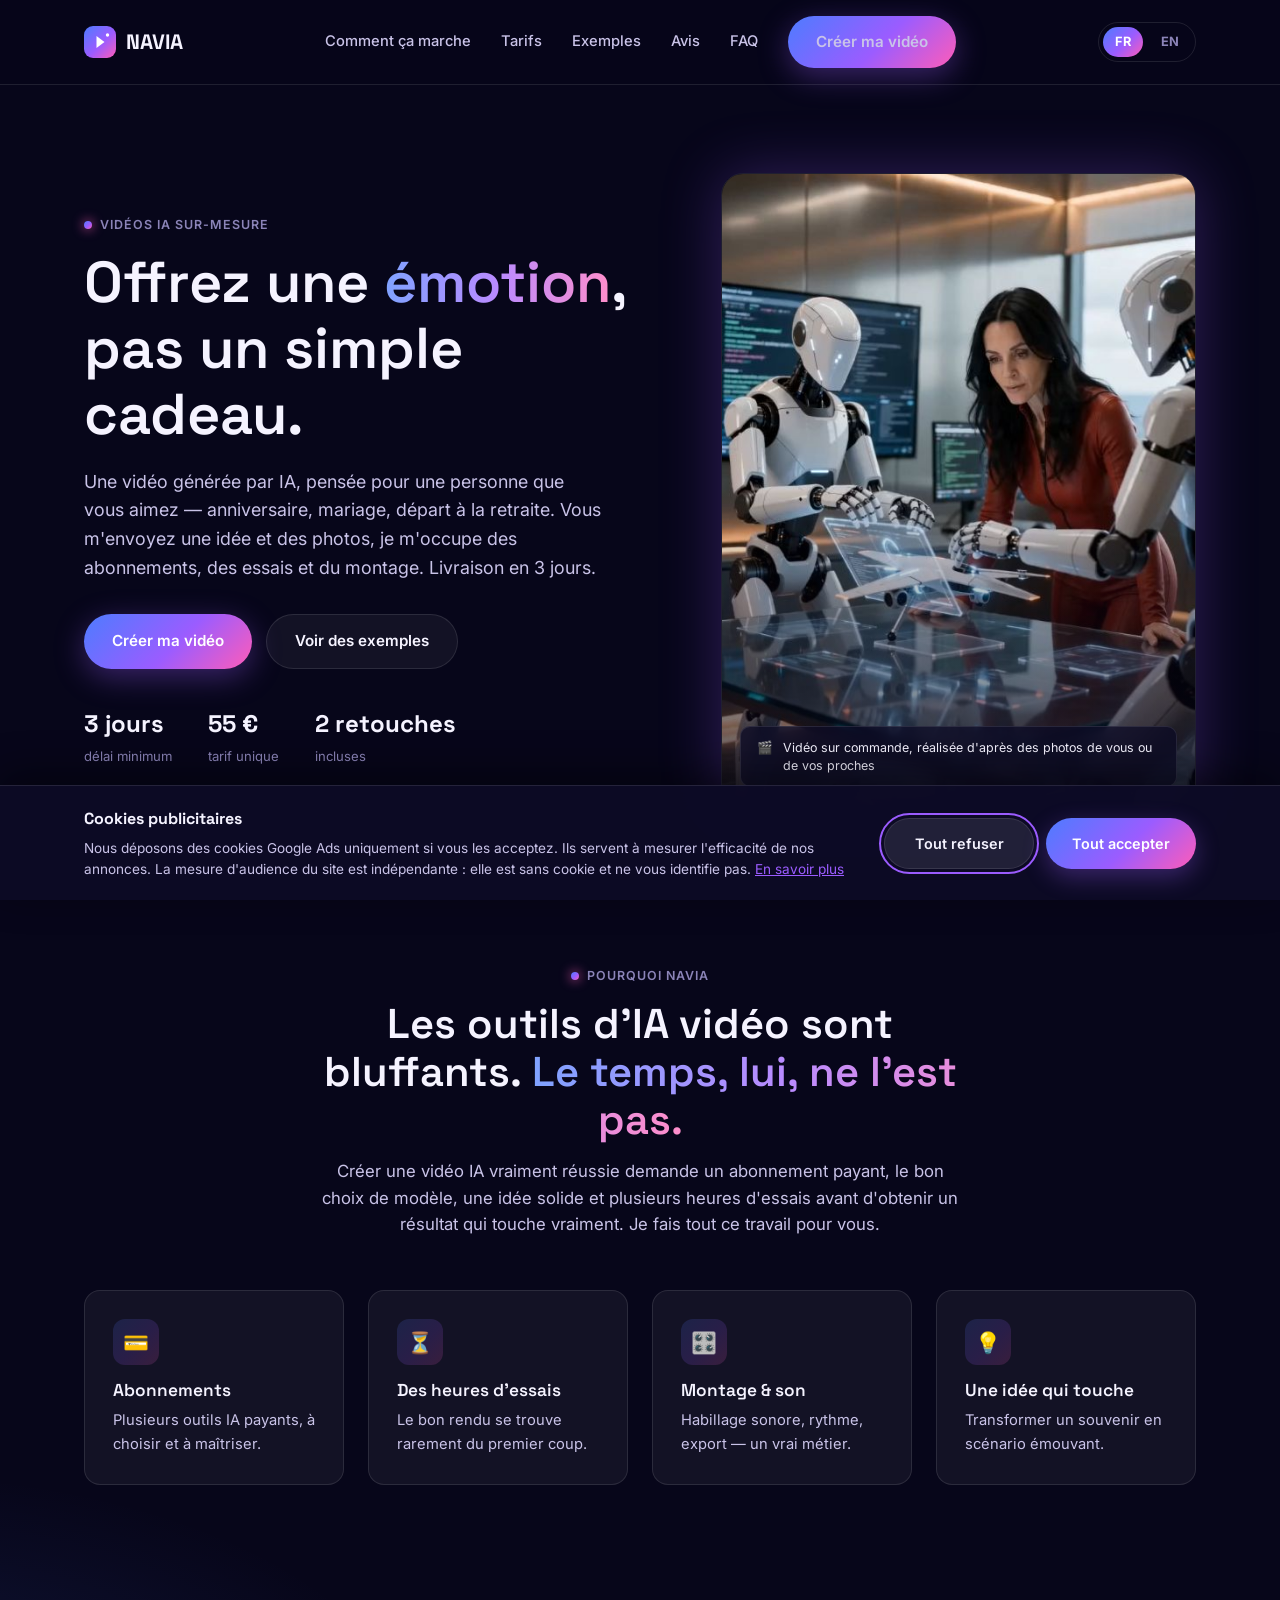
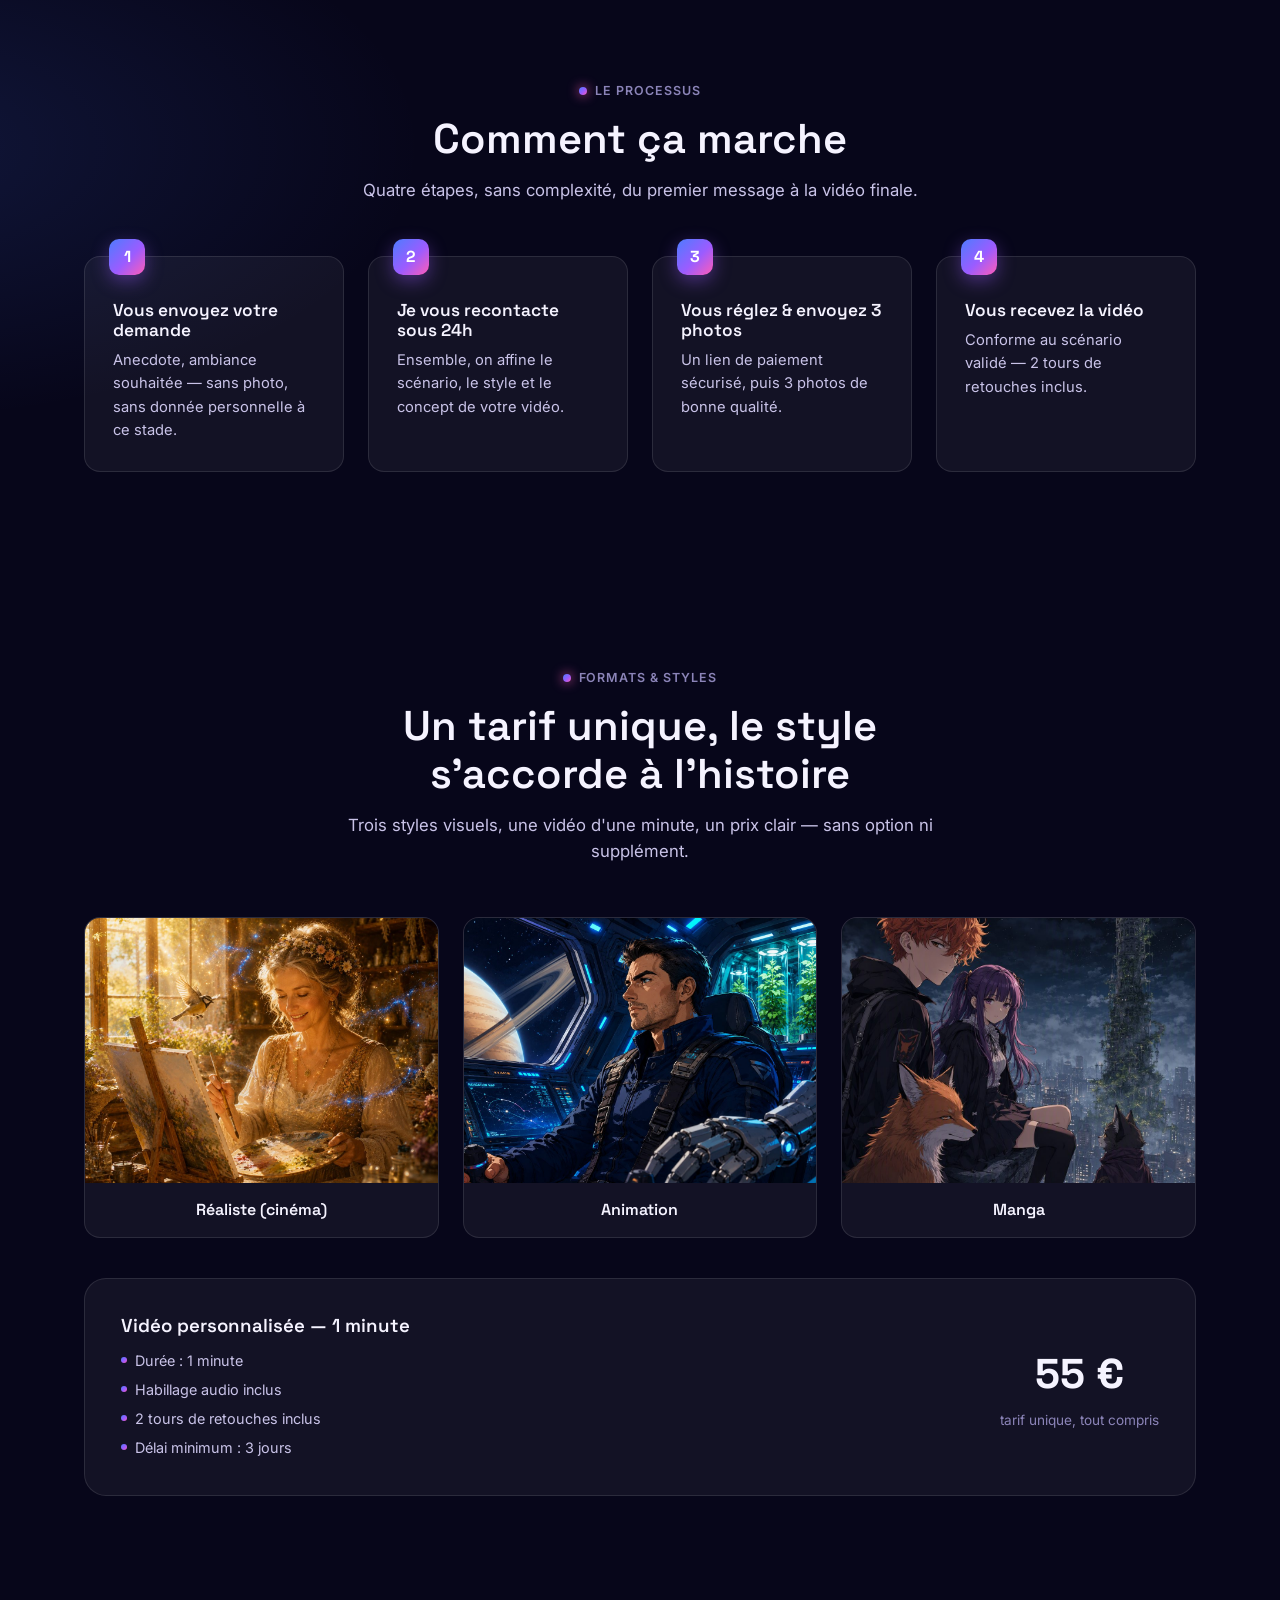
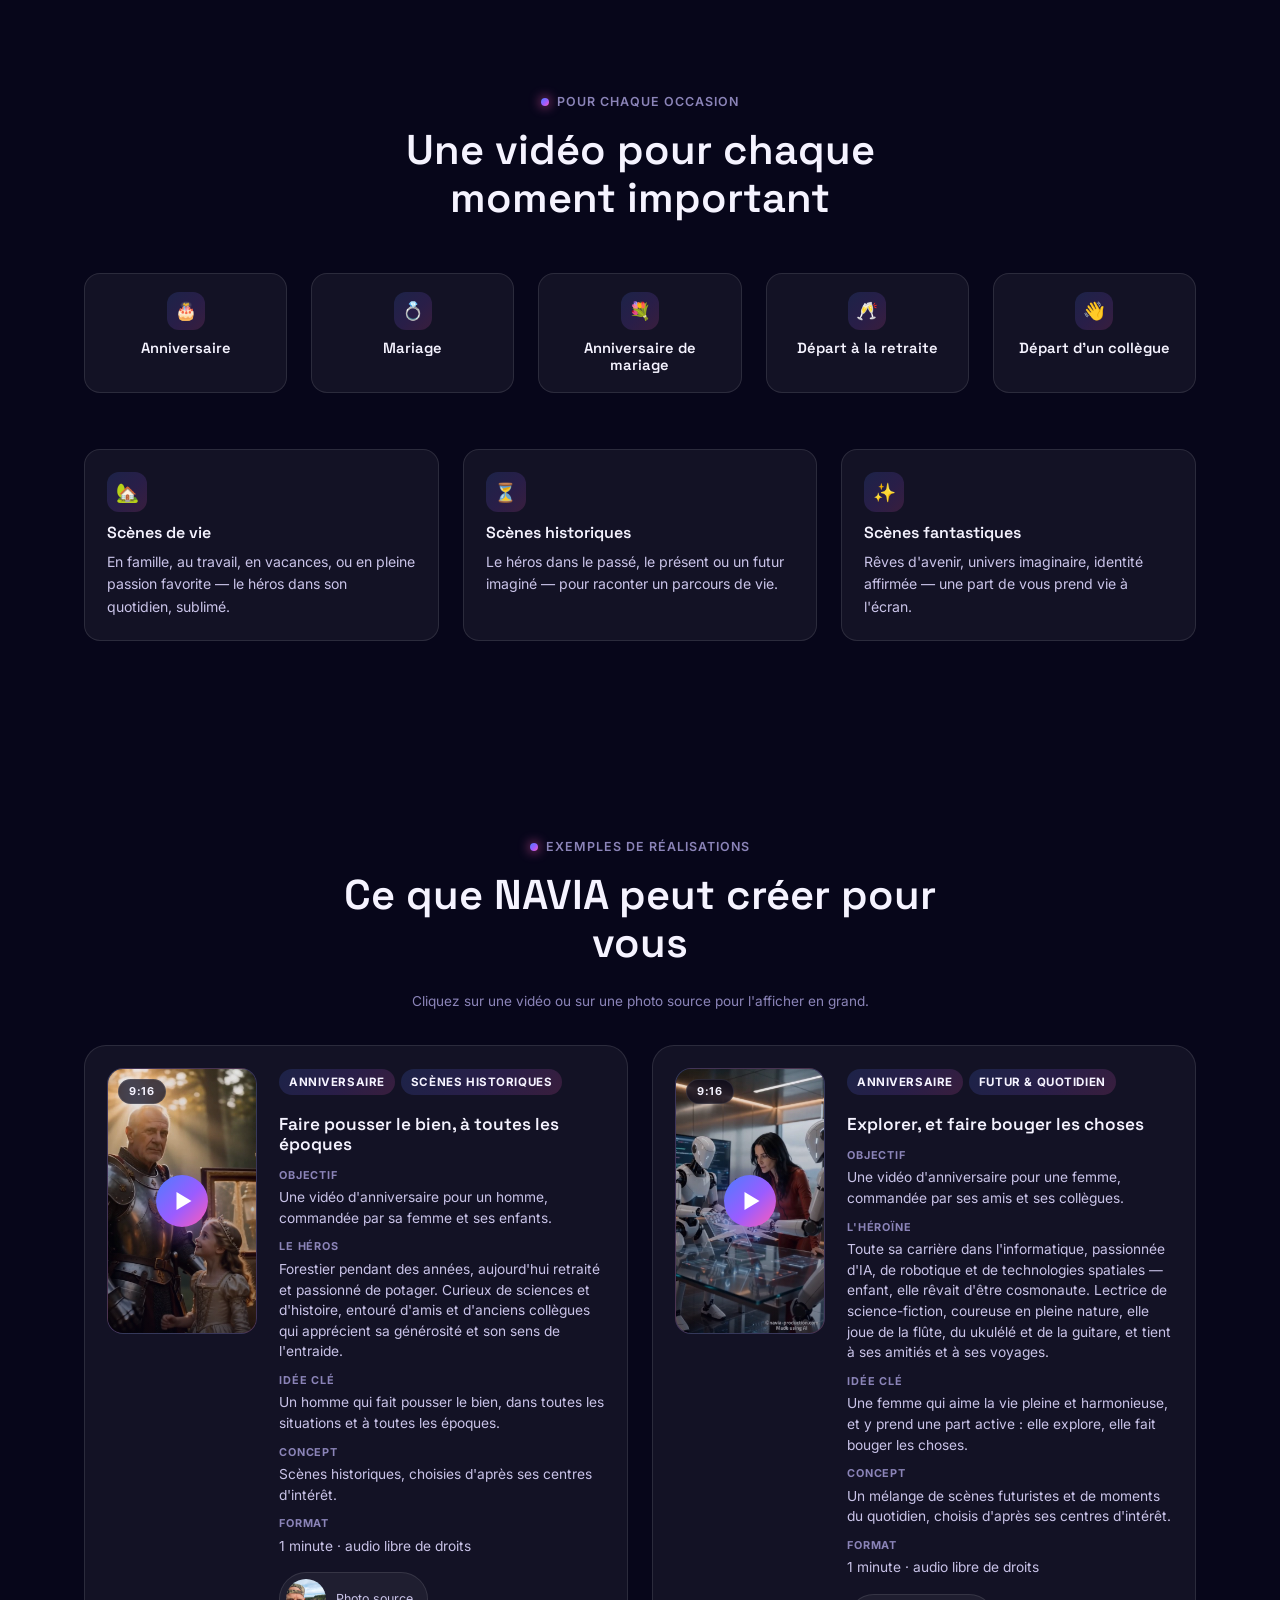
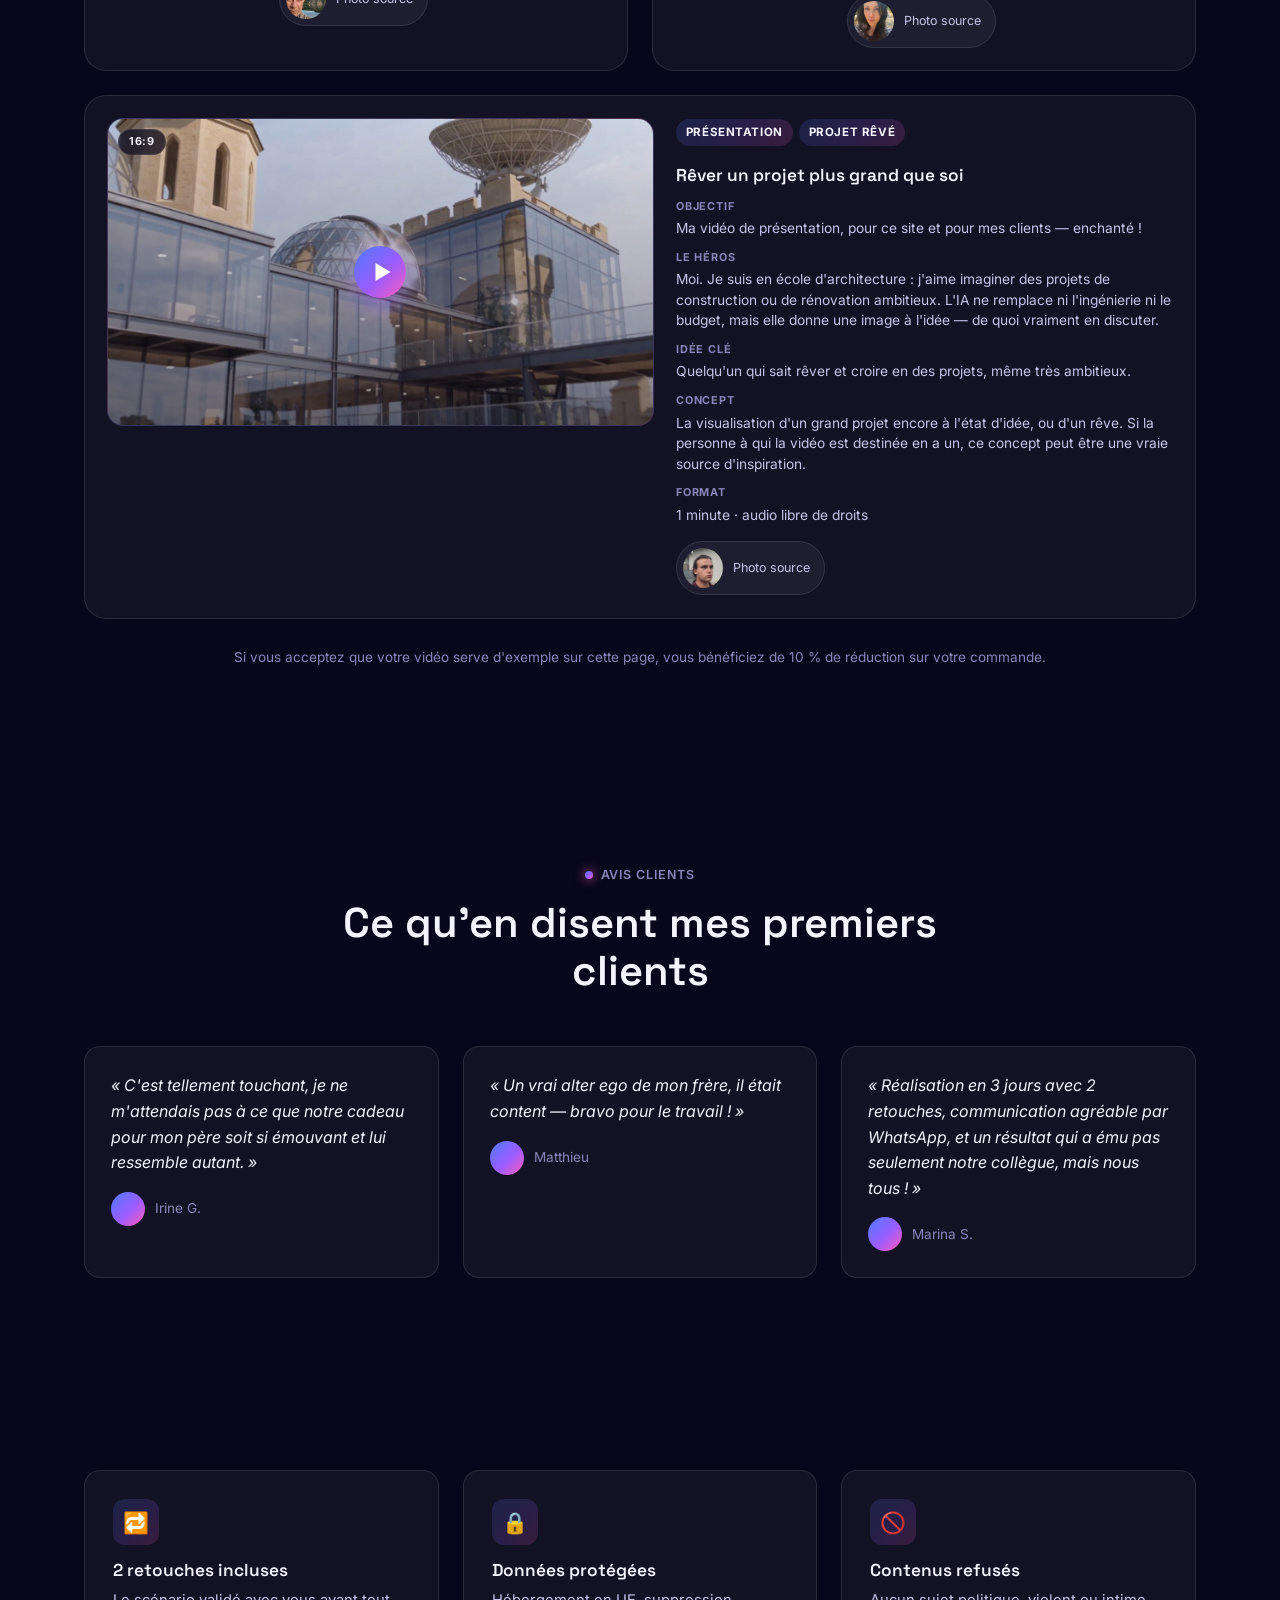
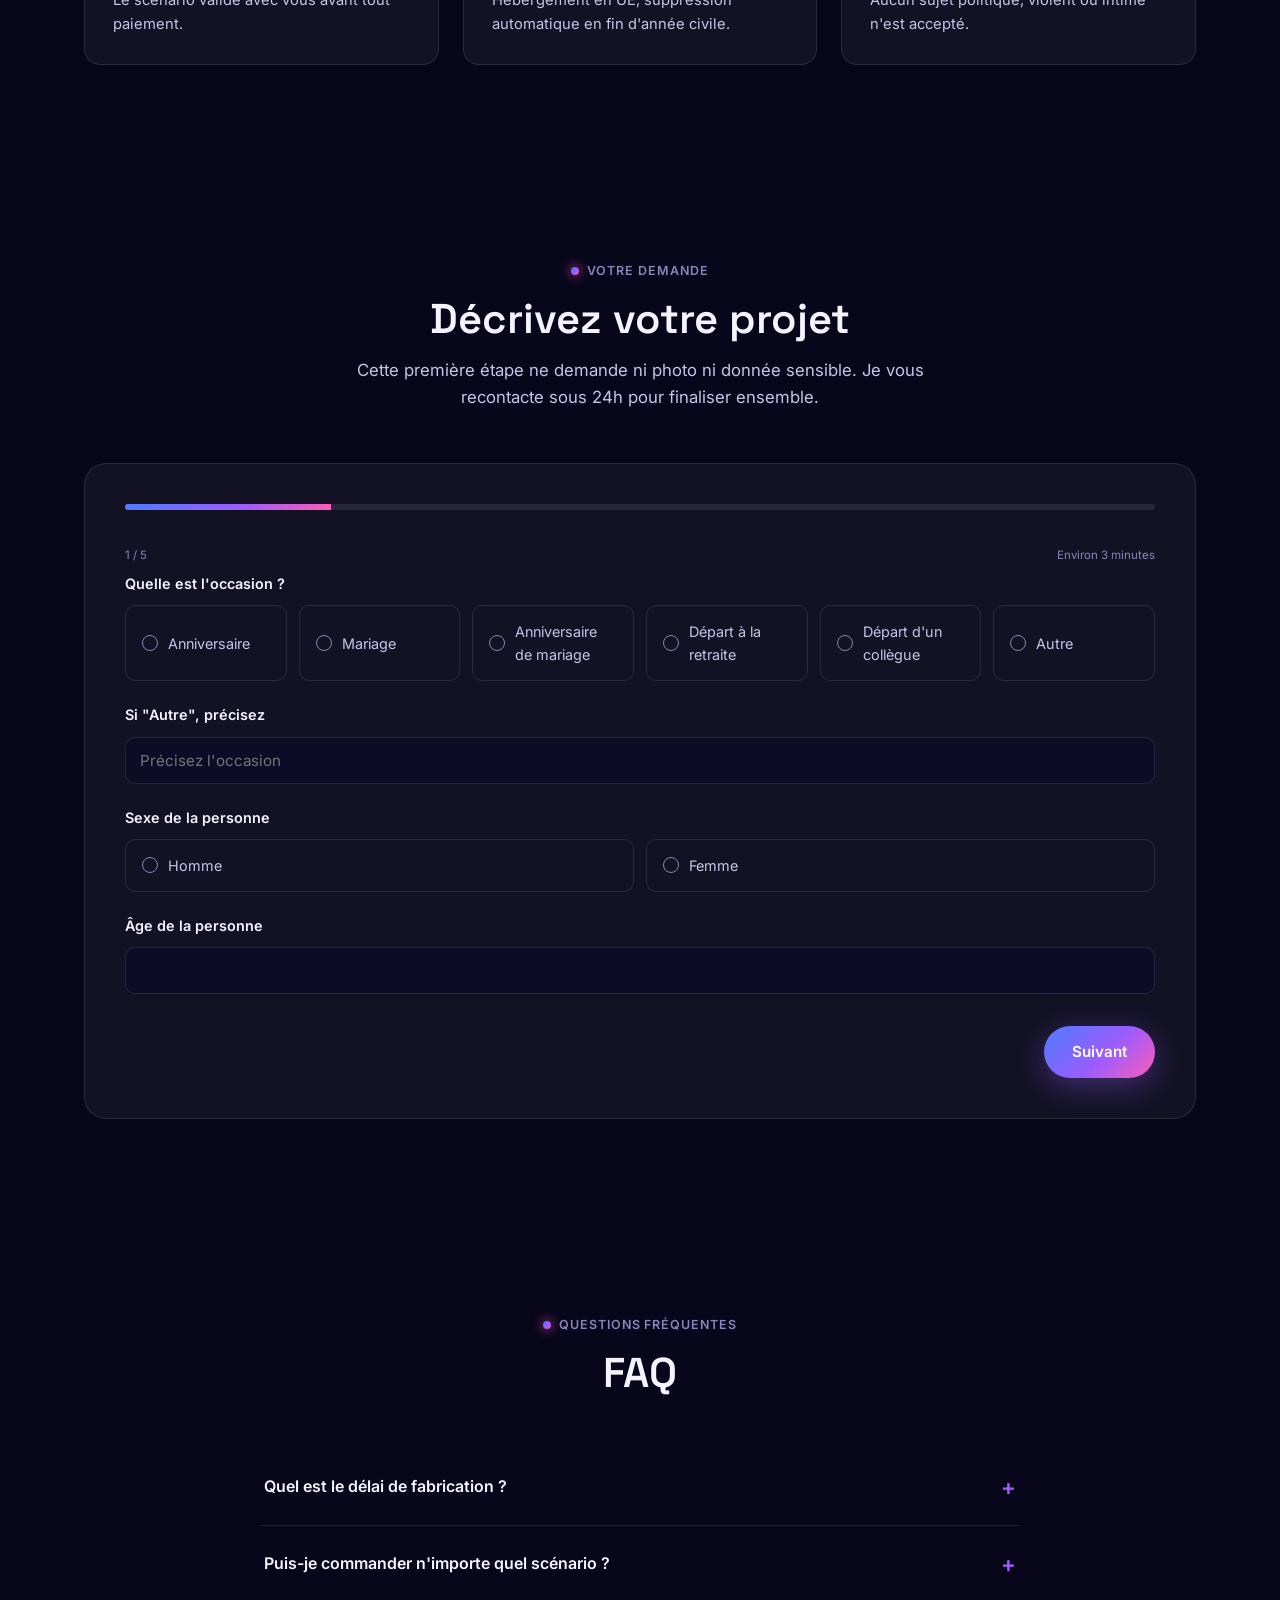
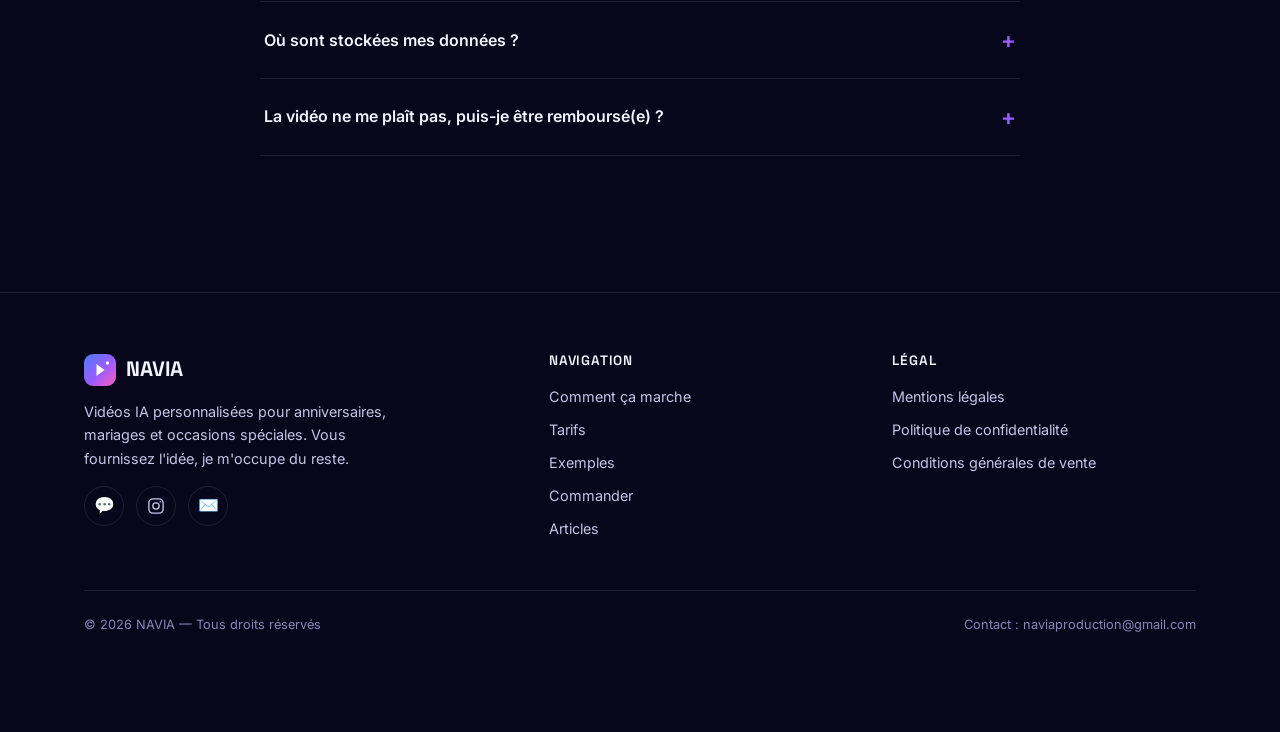
==== commit 6a55112c: "Reword the hero badge to describe the service, not one example The hero video is a montage of all th" ====
--- a/index.html
+++ b/index.html
@@ -412,7 +412,7 @@
       </div>
       <div class="hero-media">
         <video src="assets/portfolio/preset.mp4" muted loop autoplay playsinline preload="metadata" poster="assets/portfolio/hero-poster.jpg"></video>
-        <div class="badge-float">🎬 Exemple réel — vidéo réalisée pour un anniversaire</div>
+        <div class="badge-float"><span class="badge-icon" aria-hidden="true">🎬</span><span>Vidéo sur commande, réalisée d'après des photos de vous ou de vos proches</span></div>
       </div>
     </div>
   </section>
--- a/css/style.css
+++ b/css/style.css
@@ -135,7 +135,13 @@
   position:absolute;bottom:18px;left:18px;right:18px;z-index:2;
   background:rgba(13,11,38,.75);backdrop-filter:blur(8px);
   border:1px solid var(--border);border-radius:var(--radius-sm);
-  padding:12px 16px;font-size:.85rem;color:var(--text-0);display:flex;align-items:center;gap:10px;
+  padding:12px 16px;font-size:.78rem;line-height:1.4;color:var(--text-0);
+  /* le texte tient sur deux ou trois lignes : l'icône reste calée sur la première */
+  display:flex;align-items:flex-start;gap:10px;
+}
+.badge-float .badge-icon{flex:none;line-height:1.4}
+@media(max-width:768px){
+  .badge-float{bottom:12px;left:12px;right:12px;padding:10px 12px;font-size:.72rem;gap:8px}
 }
 
 /* ---------- cards / grid ---------- */
